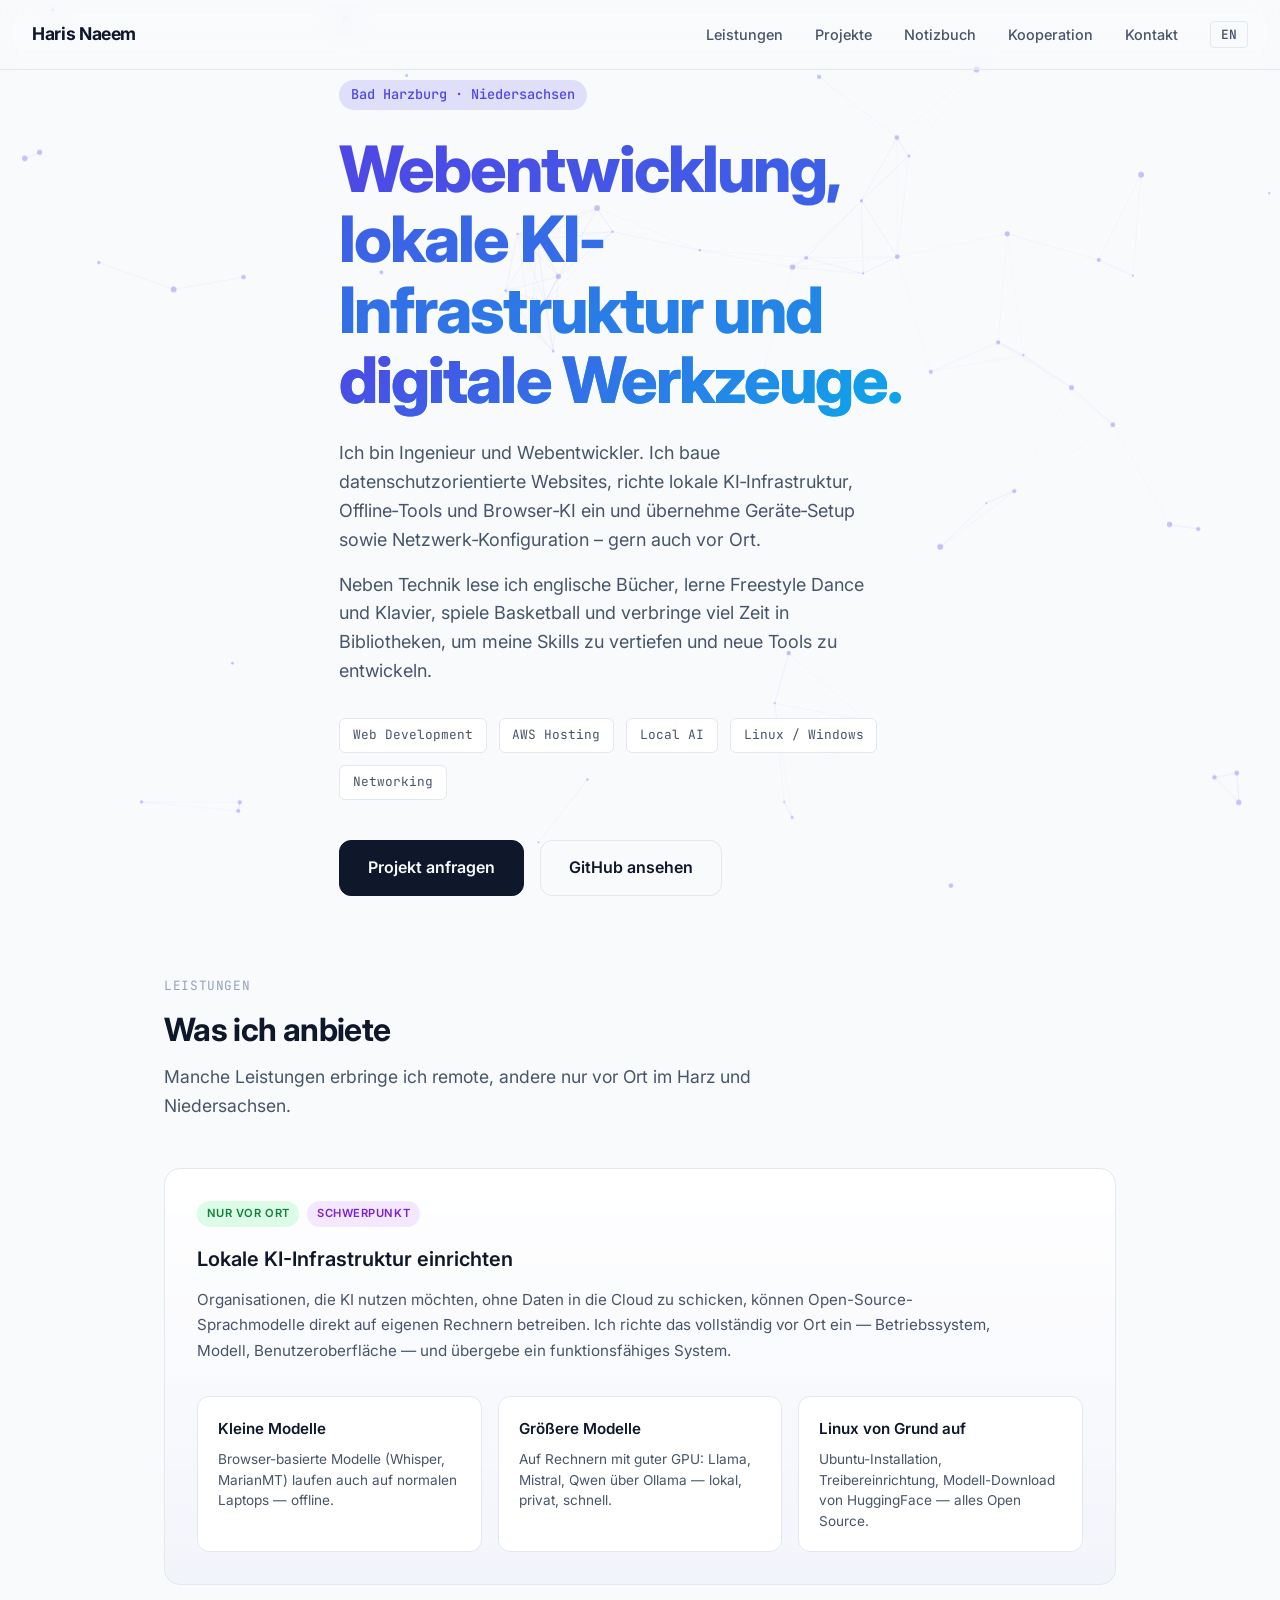
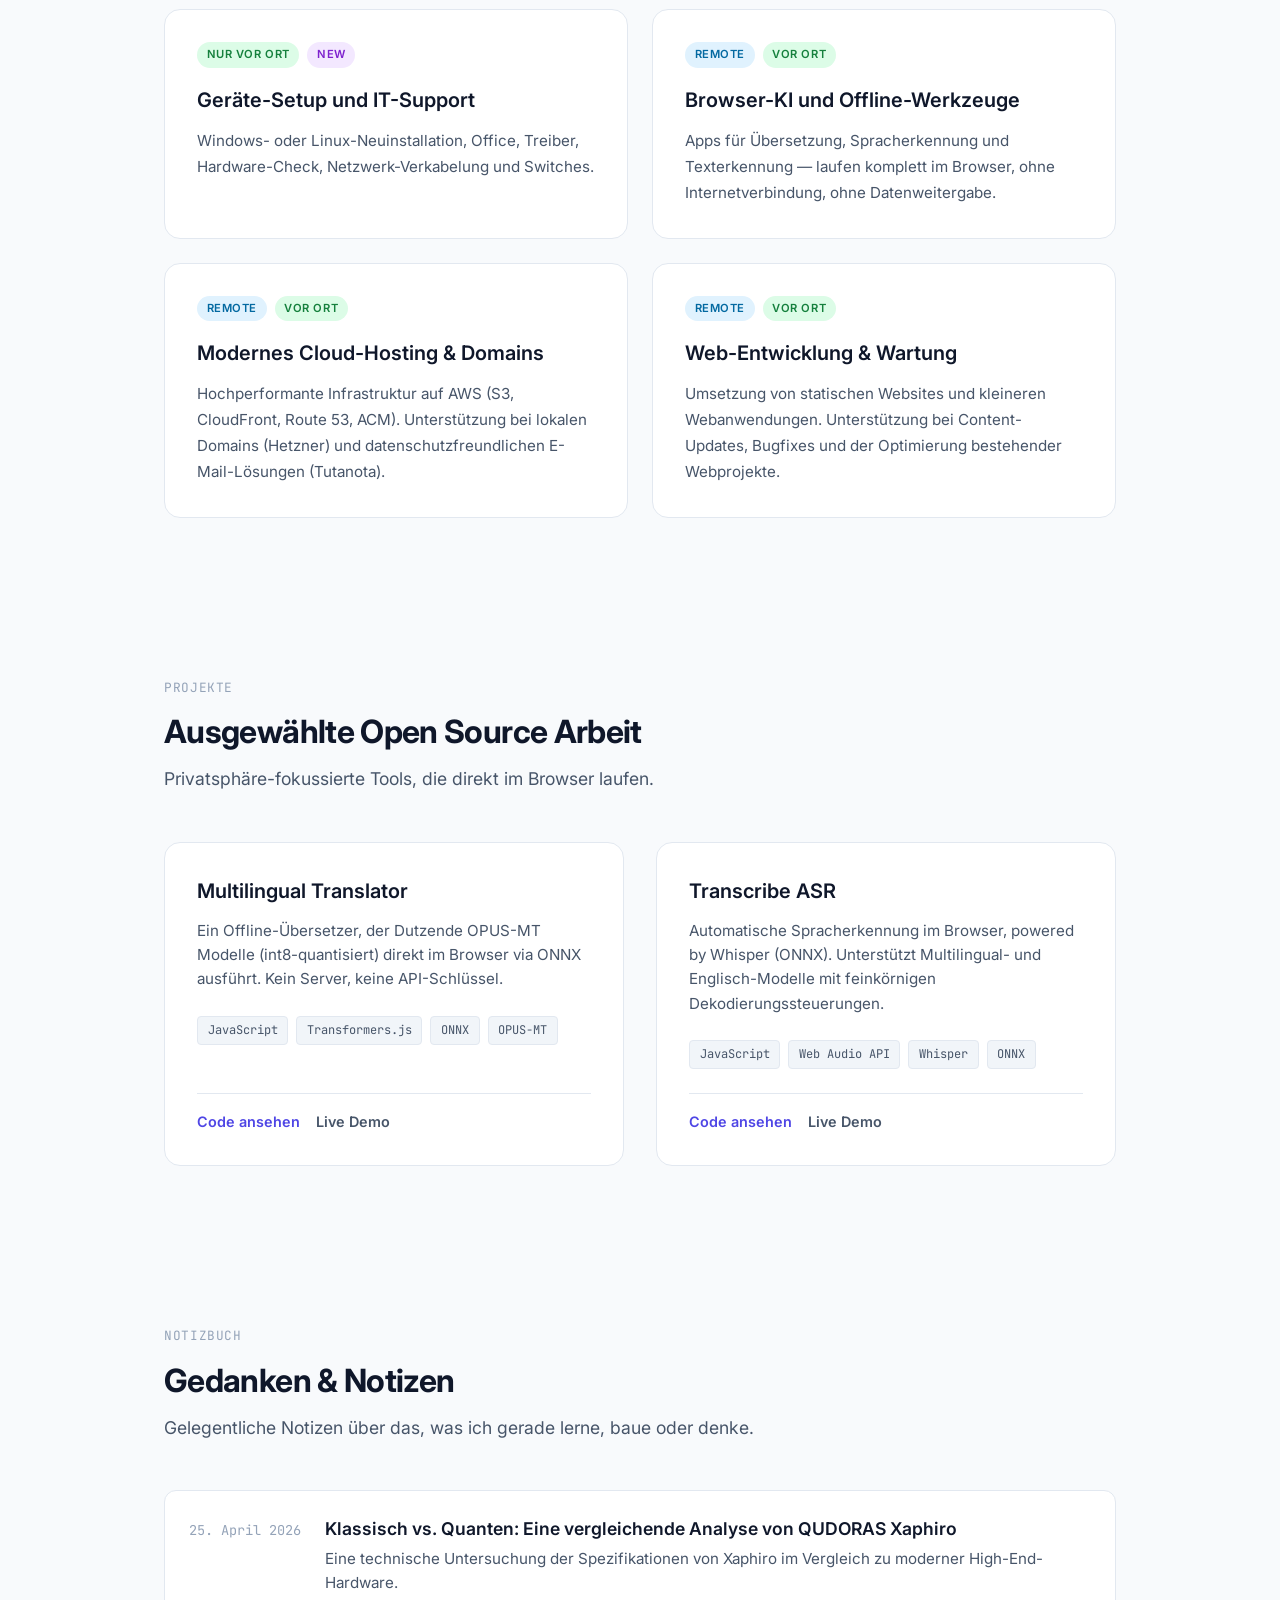
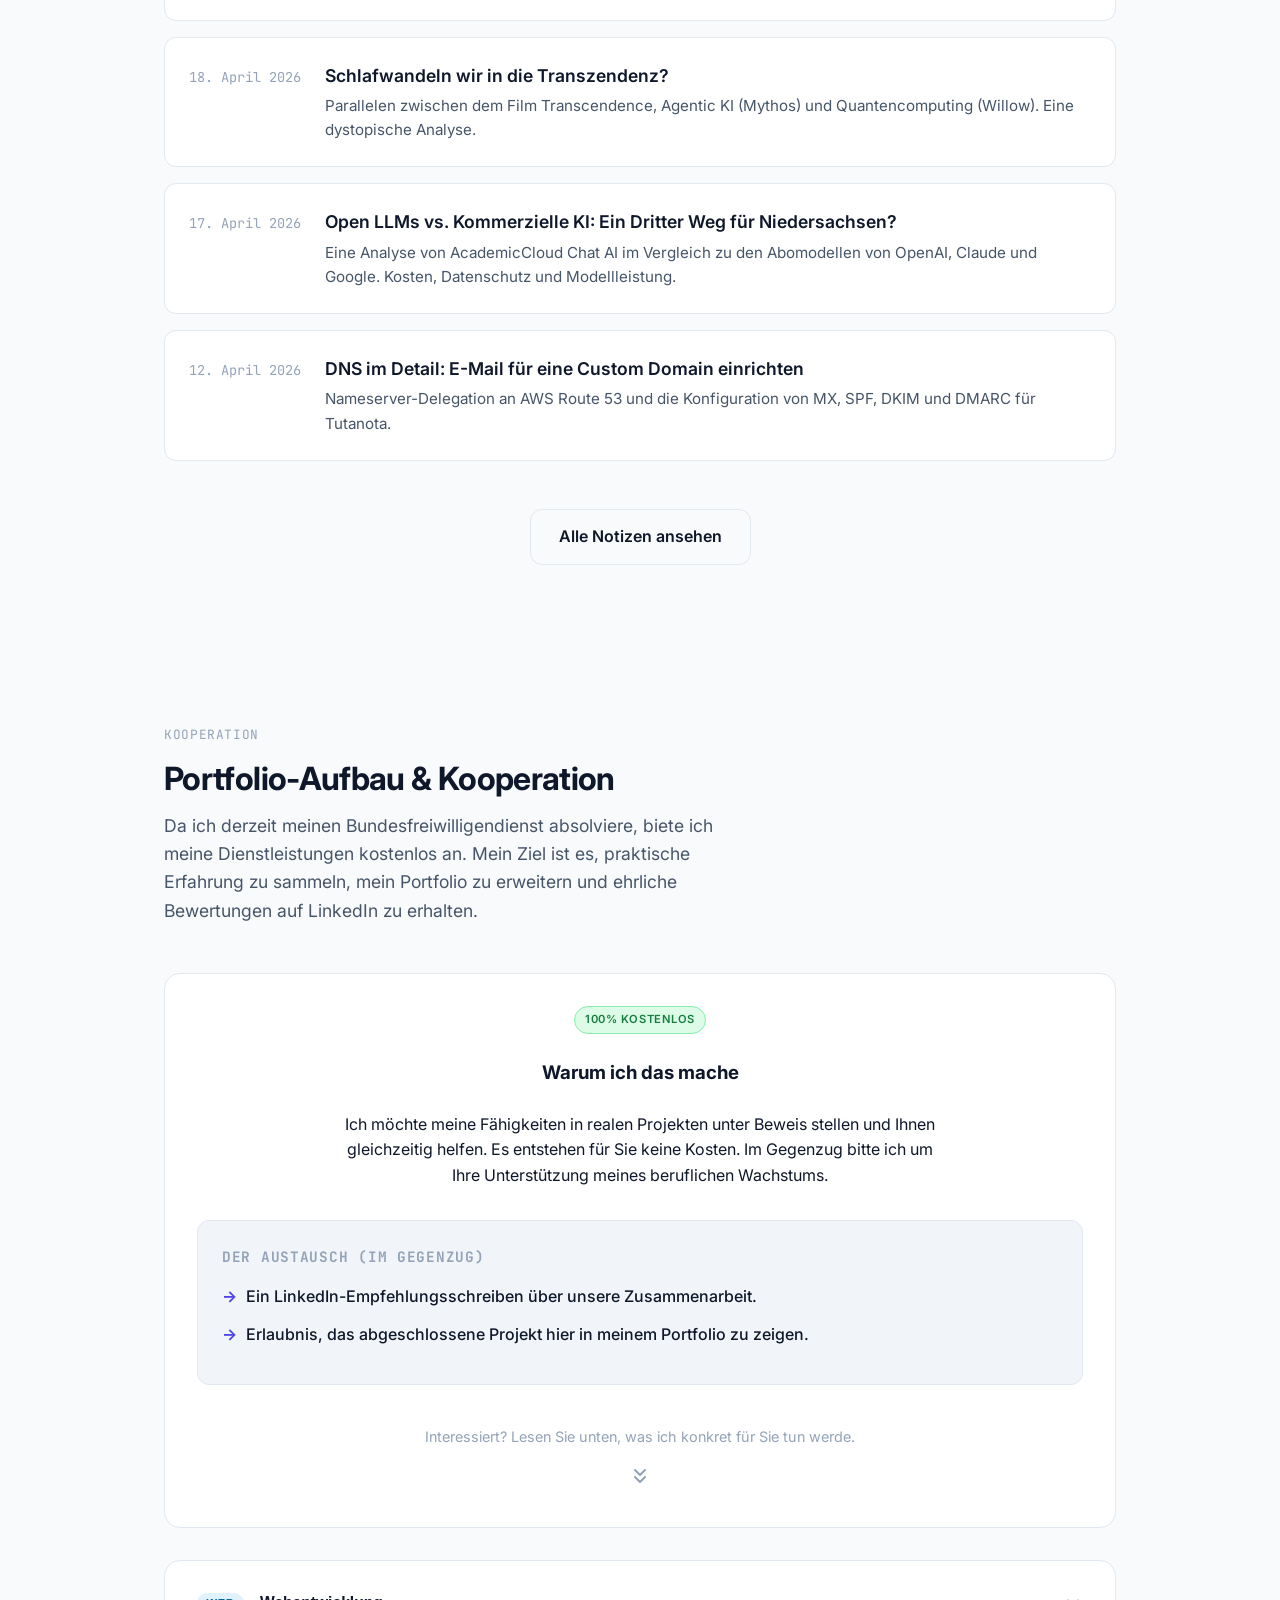
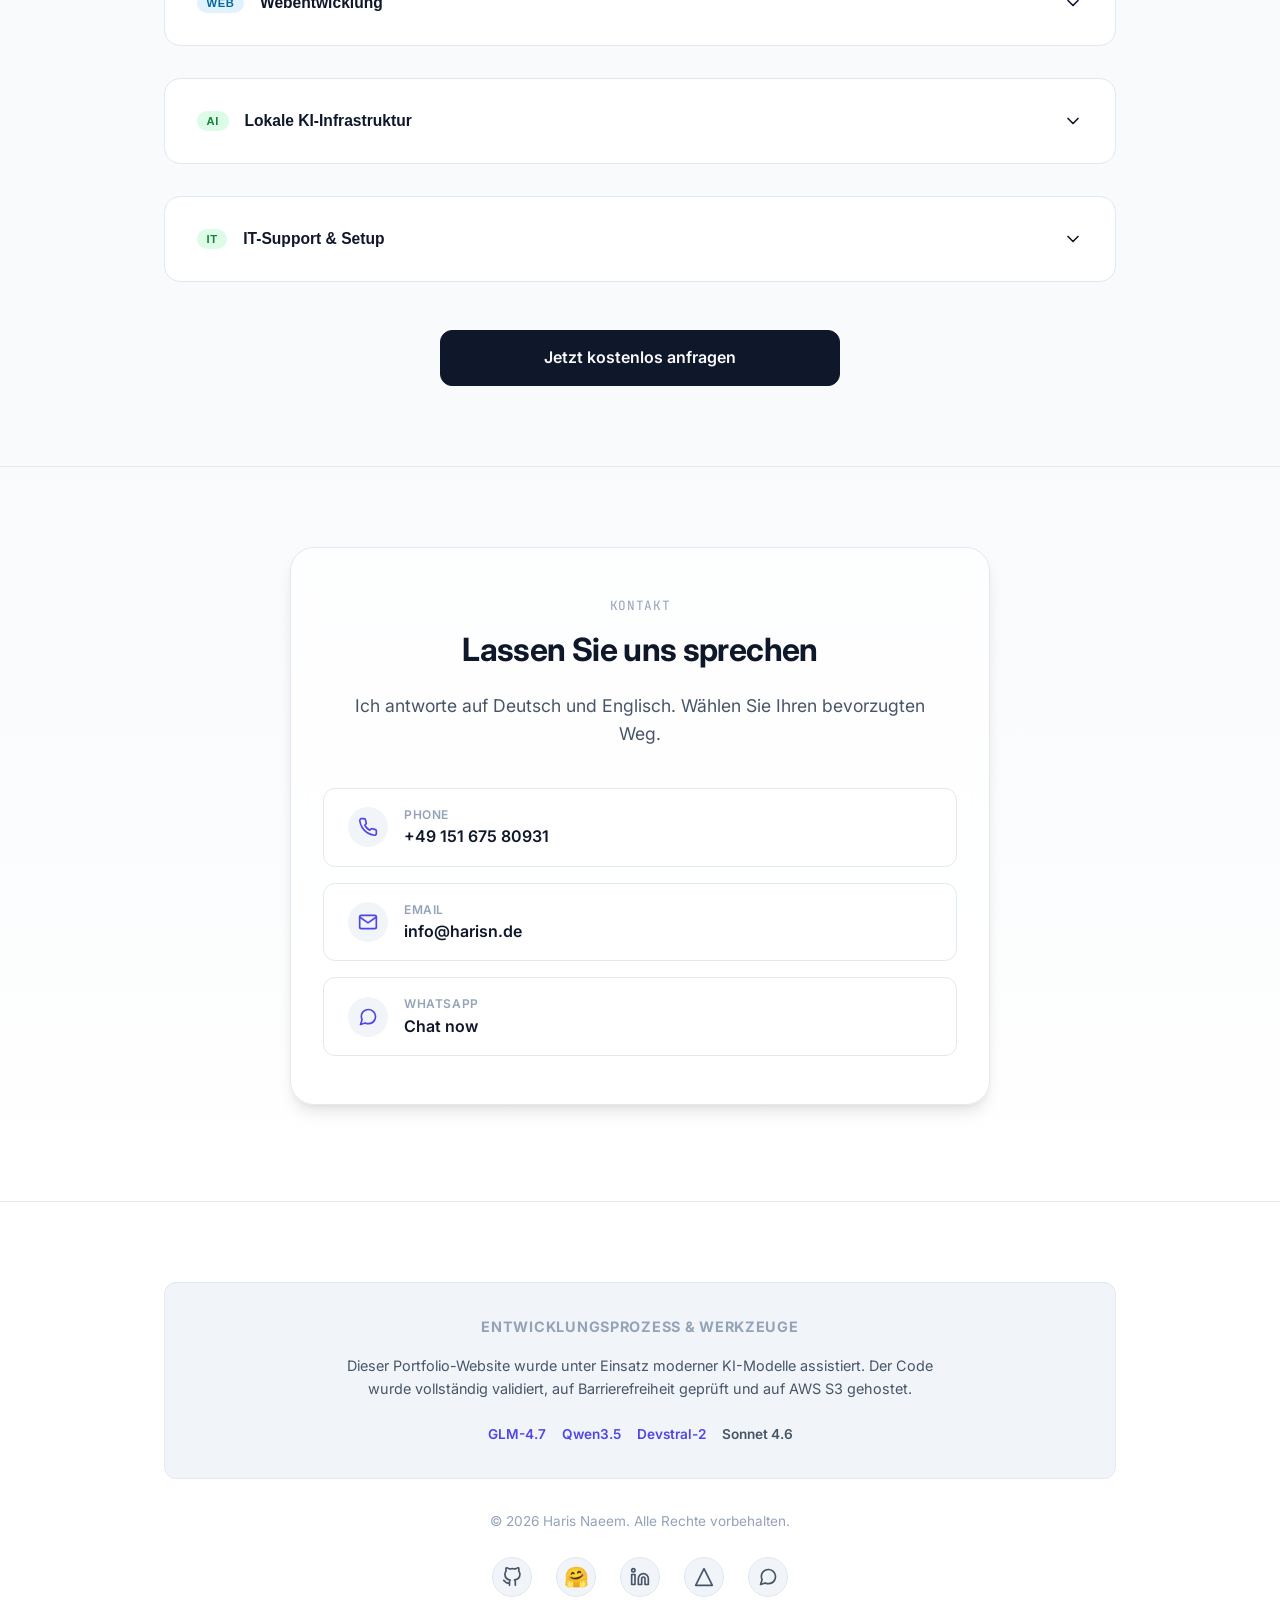
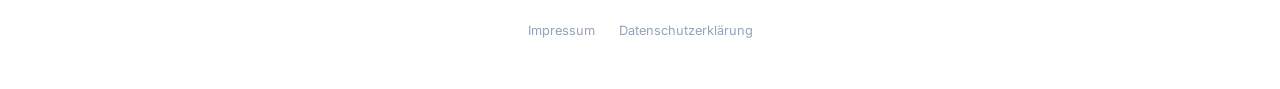
==== index.html @ 2668cb2e "add file xaphiro-quanten-vs-gaming-pc.html" ====
<!DOCTYPE html>
<html lang="de">
<head>
    <meta charset="UTF-8">
    <meta name="viewport" content="width=device-width, initial-scale=1.0">
    <meta name="description" content="Webentwicklung, lokale KI-Infrastruktur und digitale Werkzeuge von Haris Naeem in Bad Harzburg, Niedersachsen">
    <meta name="author" content="Haris Naeem">
    <meta name="theme-color" content="#0f172a">

    <!-- SEO & Social Media Meta Tags -->
    <meta property="og:title" content="Haris Naeem - Webentwicklung & KI-Infrastruktur">
    <meta property="og:description" content="Professionelle Websites, lokale KI-Lösungen und IT-Support im Harz und Niedersachsen">
    <meta property="og:type" content="website">
    <meta property="og:locale" content="de_DE">

    <title>Haris Naeem | Webentwicklung & KI-Infrastruktur</title>

    <!-- Google Fonts -->
    <link rel="preconnect" href="https://fonts.googleapis.com">
    <link rel="preconnect" href="https://fonts.gstatic.com" crossorigin>
    <link href="https://fonts.googleapis.com/css2?family=Inter:wght@400;500;600;700&family=JetBrains+Mono:wght@400;500&display=swap" rel="stylesheet">

    <!-- External CSS -->
    <link rel="stylesheet" href="styles.css">
</head>
<body data-active-lang="de">

    <!-- NAVIGATION -->
    <nav class="nav">
    <a href="index.html" class="nav-name">Haris Naeem</a>
        
        <div class="nav-links">
            <a href="#leistungen" class="nav-link">
                <span data-lang="de">Leistungen</span>
                <span data-lang="en">Services</span>
            </a>
            <a href="#projekte" class="nav-link">
                <span data-lang="de">Projekte</span>
                <span data-lang="en">Projects</span>
            </a>
            <a href="#notizbuch" class="nav-link">
                <span data-lang="de">Notizbuch</span>
                <span data-lang="en">Notebook</span>
            </a>
            <a href="#kooperation" class="nav-link">
                <span data-lang="de">Kooperation</span>
                <span data-lang="en">Collaboration</span>
            </a>
            <a href="#kontakt" class="nav-link">
                <span data-lang="de">Kontakt</span>
                <span data-lang="en">Contact</span>
            </a>
            
            <div class="nav-lang-switch">
                <button id="lang-toggle" aria-label="Change Language">EN</button>
            </div>
        </div>

        <button class="nav-toggle" aria-label="Menü öffnen" aria-expanded="false">
            <span></span>
            <span></span>
            <span></span>
        </button>
    </nav>

    <!-- HERO SECTION -->
    <section class="hero">
        <canvas id="hero-canvas"></canvas>
        <div class="container hero-content">
            <span class="hero-tag">
                <span data-lang="de">Bad Harzburg · Niedersachsen</span>
                <span data-lang="en">Bad Harzburg · Lower Saxony</span>
            </span>
            
            <h1>
                <span data-lang="de">Webentwicklung, lokale KI-Infrastruktur und <span>digitale Werkzeuge</span>.</span>
                <span data-lang="en">Web Development, Local AI Infrastructure, and <span>Digital Tools</span>.</span>
            </h1>
            
            <div class="hero-body">
                <p>
                    <span data-lang="de">
                        Ich bin Ingenieur und Webentwickler. Ich baue datenschutzorientierte Websites, 
                        richte lokale KI‑Infrastruktur, Offline‑Tools und Browser‑KI ein und übernehme 
                        Geräte‑Setup sowie Netzwerk‑Konfiguration – gern auch vor Ort.
                    </span>
                    <span data-lang="en">
                        I am an engineer and web developer. I build privacy-focused websites, 
                        set up local AI infrastructure, offline tools and browser-based AI, 
                        and handle device setup and network configuration – I’m happy to do this on-site as well.
                    </span>
                </p>
                <p>
                    <span data-lang="de">Neben Technik lese ich englische Bücher, lerne Freestyle Dance und Klavier, 
                    spiele Basketball und verbringe viel Zeit in Bibliotheken, um meine Skills zu vertiefen und 
                    neue Tools zu entwickeln.</span>
                    <span data-lang="en">Besides technology, I read English books, learn freestyle dance and the piano, 
                    play basketball, and spend a lot of time in libraries to deepen my skills and develop new tools.</span>
                </p>
            </div>

            <div class="pill-row">
                <span class="pill">Web Development</span>
                <span class="pill">AWS Hosting</span>
                <span class="pill">Local AI</span>
                <span class="pill">Linux / Windows</span>
                <span class="pill">Networking</span>
            </div>

            <div class="cta-row">
                <a href="#kontakt" class="btn btn-primary">
                    <span data-lang="de">Projekt anfragen</span>
                    <span data-lang="en">Request Project</span>
                </a>
                <a href="https://github.com/harisnae" target="_blank" rel="noopener noreferrer" class="btn btn-secondary">
                    <span data-lang="de">GitHub ansehen</span>
                    <span data-lang="en">View GitHub</span>
                </a>
            </div>
        </div>
    </section>

    <!-- SERVICES SECTION -->
    <section id="leistungen" class="section-spacer">
        <div class="container">
            <div class="section-header">
                <span class="section-label">
                    <span data-lang="de">Leistungen</span>
                    <span data-lang="en">Services</span>
                </span>
                <h2 class="section-title">
                    <span data-lang="de">Was ich anbiete</span>
                    <span data-lang="en">What I Offer</span>
                </h2>
                <p class="section-sub">
                    <span data-lang="de">Manche Leistungen erbringe ich remote, andere nur vor Ort im Harz und Niedersachsen.</span>
                    <span data-lang="en">Some services are provided remotely, others only on-site in the Harz and Lower Saxony.</span>
                </p>
            </div>

            <div class="service-grid">
            
                <!-- Full Width Card -->
                <article class="card service-full" onmousemove="handleCardHover(event, this)">
                    <div class="card-content">
                        <div class="badge-row">
                            <span class="badge badge-regional">
                                <span data-lang="de">Nur vor Ort</span>
                                <span data-lang="en">On-site Only</span>
                            </span>
                            <span class="badge badge-new">
                                <span data-lang="de">Schwerpunkt</span>
                                <span data-lang="en">Focus</span>
                            </span>
                        </div>
                        <h3>
                            <span data-lang="de">Lokale KI-Infrastruktur einrichten</span>
                            <span data-lang="en">Setting up Local AI Infrastructure</span>
                        </h3>
                        <p style="max-width: 800px;">
                            <span data-lang="de">
                                Organisationen, die KI nutzen möchten, ohne Daten in die Cloud zu
                                schicken, können Open-Source-Sprachmodelle direkt auf eigenen
                                Rechnern betreiben. Ich richte das vollständig vor Ort ein —
                                Betriebssystem, Modell, Benutzeroberfläche — und übergebe ein
                                funktionsfähiges System.
                            </span>
                            <span data-lang="en">
                                Organizations that want to use AI without sending data to the cloud
                                can run open-source language models directly on their own machines.
                                I set this up completely on-site — operating system, model, UI —
                                and hand over a working system.
                            </span>
                        </p>

                        <div class="examples-grid">
                            <div class="example-box">
                                <h4>
                                    <span data-lang="de">Kleine Modelle</span>
                                    <span data-lang="en">Small Models</span>
                                </h4>
                                <p>
                                    <span data-lang="de">Browser-basierte Modelle (Whisper, MarianMT) laufen auch auf normalen Laptops — offline.</span>
                                    <span data-lang="en">Browser-based models (Whisper, MarianMT) run on normal laptops too — offline.</span>
                                </p>
                            </div>
                            <div class="example-box">
                                <h4>
                                    <span data-lang="de">Größere Modelle</span>
                                    <span data-lang="en">Larger Models</span>
                                </h4>
                                <p>
                                    <span data-lang="de">Auf Rechnern mit guter GPU: Llama, Mistral, Qwen über Ollama — lokal, privat, schnell.</span>
                                    <span data-lang="en">On machines with good GPU: Llama, Mistral, Qwen via Ollama — local, private, fast.</span>
                                </p>
                            </div>
                            <div class="example-box">
                                <h4>
                                    <span data-lang="de">Linux von Grund auf</span>
                                    <span data-lang="en">Linux from Scratch</span>
                                </h4>
                                <p>
                                    <span data-lang="de">Ubuntu-Installation, Treibereinrichtung, Modell-Download von HuggingFace — alles Open Source.</span>
                                    <span data-lang="en">Ubuntu installation, driver setup, model download from HuggingFace — all open source.</span>
                                </p>
                            </div>
                        </div>
                    </div>
                </article>
                <!-- Full Width Card Ends Here -->
                
                <!-- Half Width Cards -->
                <!-- Card 1 -->
                <article class="card" onmousemove="handleCardHover(event, this)">
                    <div class="card-content">
                        <div class="badge-row">
                            <span class="badge badge-regional">
                                <span data-lang="de">Nur vor Ort</span>
                                <span data-lang="en">On-site Only</span>
                            </span>
                            <span class="badge badge-new">New</span>
                        </div>
                        <h3>
                            <span data-lang="de">Geräte-Setup und IT-Support</span>
                            <span data-lang="en">Device Setup & IT Support</span>
                        </h3>
                        <p>
                            <span data-lang="de">
                                Windows- oder Linux-Neuinstallation, Office, Treiber, Hardware-Check,
                                Netzwerk-Verkabelung und Switches.
                            </span>
                            <span data-lang="en">
                                Windows or Linux reinstall, Office, drivers, hardware check,
                                network cabling and switches.
                            </span>
                        </p>
                    </div>
                </article>
                
                <!-- Card 2 -->
                <article class="card" onmousemove="handleCardHover(event, this)">
                    <div class="card-content">
                        <div class="badge-row">
                            <span class="badge badge-remote">Remote</span>
                            <span class="badge badge-regional">
                                <span data-lang="de">Vor Ort</span>
                                <span data-lang="en">On-site</span>
                            </span>
                        </div>
                        <h3>
                            <span data-lang="de">Browser-KI und Offline-Werkzeuge</span>
                            <span data-lang="en">Browser AI & Offline Tools</span>
                        </h3>
                        <p>
                            <span data-lang="de">
                                Apps für Übersetzung, Spracherkennung und Texterkennung — laufen
                                komplett im Browser, ohne Internetverbindung, ohne Datenweitergabe.
                            </span>
                            <span data-lang="en">
                                Apps for translation, speech recognition, and OCR — running
                                completely in the browser, without internet, without data sharing.
                            </span>
                        </p>
                    </div>
                </article>
                
                <!-- Card 3 -->
                <article class="card" onmousemove="handleCardHover(event, this)">
                    <div class="card-content">
                        <div class="badge-row">
                            <span class="badge badge-remote">Remote</span>
                            <span class="badge badge-regional">
                              <span data-lang="de">Vor Ort</span>
                              <span data-lang="en">On-site</span>
                          </span>
                        </div>
                        <h3>
                          <span data-lang="de">Modernes Cloud-Hosting & Domains</span>
                          <span data-lang="en">Modern Cloud Hosting & Domains</span>
                        </h3>
                        <p>
                            <span data-lang="de">
                              Hochperformante Infrastruktur auf AWS (S3, CloudFront, Route 53, ACM). 
                              Unterstützung bei lokalen Domains (Hetzner) und 
                              datenschutzfreundlichen E-Mail-Lösungen (Tutanota).
                            </span>
                            <span data-lang="en">
                              High-performance infrastructure on AWS (S3, CloudFront, Route 53, ACM). 
                              Assistance with local domains (Hetzner) and 
                              privacy-focused email solutions (Tutanota).
                            </span>
                        </p>
                    </div>
                </article>
                
                <!-- Card 4 -->
                  <article class="card" onmousemove="handleCardHover(event, this)">
                    <div class="card-content">
                        <div class="badge-row">
                          <span class="badge badge-remote">Remote</span>
                          <span class="badge badge-regional">
                              <span data-lang="de">Vor Ort</span>
                              <span data-lang="en">On-site</span>
                          </span>
                    </div>
                  <h3>
                      <span data-lang="de">Web-Entwicklung & Wartung</span>
                      <span data-lang="en">Web Development & Maintenance</span>
                  </h3>
                  <p>
                    <span data-lang="de">
                        Umsetzung von statischen Websites und kleineren Webanwendungen. 
                        Unterstützung bei Content-Updates, Bugfixes und der Optimierung 
                        bestehender Webprojekte.
                    </span>
                    <span data-lang="en">
                        Implementation of static websites and small web applications. 
                        Assistance with content updates, bug fixes, and optimization 
                        of existing web projects.
                    </span>
                </p>
            </div>
          </article>

            </div>
        </div>
    </section>
    
    
<!-- PROJECTS SECTION -->
<section id="projekte" class="section-spacer">
    <div class="container">
        <div class="section-header">
            <span class="section-label">
                <span data-lang="de">Projekte</span>
                <span data-lang="en">Projects</span>
            </span>
            <h2 class="section-title">
                <span data-lang="de">Ausgewählte Open Source Arbeit</span>
                <span data-lang="en">Selected Open Source Work</span>
            </h2>
            <p class="section-sub">
                <span data-lang="de">Privatsphäre-fokussierte Tools, die direkt im Browser laufen.</span>
                <span data-lang="en">Privacy-focused tools that run directly in the browser.</span>
            </p>
        </div>

        <div class="project-grid">
            <!-- Project 1: Multilingual Translator -->
            <article class="project-card">
                <div class="project-content">
                    <h3>Multilingual Translator</h3>
                    <p>
                        <span data-lang="de">Ein Offline-Übersetzer, der Dutzende OPUS-MT Modelle (int8-quantisiert) direkt im Browser via ONNX ausführt. Kein Server, keine API-Schlüssel.</span>
                        <span data-lang="en">An offline translator running dozens of OPUS-MT models (int8-quantized) directly in the browser via ONNX. No server, no API keys.</span>
                    </p>
                    <div class="project-tags">
                        <span class="project-tag">JavaScript</span>
                        <span class="project-tag">Transformers.js</span>
                        <span class="project-tag">ONNX</span>
                        <span class="project-tag">OPUS-MT</span>
                    </div>
                </div>
                <div class="project-links">
                    <a href="https://github.com/harisnae/multilingual-translator-offline" target="_blank" rel="noopener noreferrer" class="project-link">
                        <span data-lang="de">Code ansehen</span>
                        <span data-lang="en">View Code</span>
                    </a>
                    <a href="https://harisnae.github.io/multilingual-translator-offline/" target="_blank" rel="noopener noreferrer" class="project-link secondary">
                        <span data-lang="de">Live Demo</span>
                        <span data-lang="en">Live Demo</span>
                    </a>
                </div>
            </article>

            <!-- Project 2: Transcribe ASR -->
            <article class="project-card">
                <div class="project-content">
                    <h3>Transcribe ASR</h3>
                    <p>
                        <span data-lang="de">Automatische Spracherkennung im Browser, powered by Whisper (ONNX). Unterstützt Multilingual- und Englisch-Modelle mit feinkörnigen Dekodierungssteuerungen.</span>
                        <span data-lang="en">Client-side Automatic Speech Recognition powered by Whisper (ONNX). Supports multilingual and English-only models with fine-grained decoding controls.</span>
                    </p>
                    <div class="project-tags">
                        <span class="project-tag">JavaScript</span>
                        <span class="project-tag">Web Audio API</span>
                        <span class="project-tag">Whisper</span>
                        <span class="project-tag">ONNX</span>
                    </div>
                </div>
                <div class="project-links">
                    <a href="https://github.com/harisnae/transcribe-asr" target="_blank" rel="noopener noreferrer" class="project-link">
                        <span data-lang="de">Code ansehen</span>
                        <span data-lang="en">View Code</span>
                    </a>
                    <a href="https://harisnae.github.io/transcribe-asr" target="_blank" rel="noopener noreferrer" class="project-link secondary">
                        <span data-lang="de">Live Demo</span>
                        <span data-lang="en">Live Demo</span>
                    </a>
                </div>
            </article>
        </div>
    </div>
</section>
    

    <!-- NOTEBOOK SECTION -->
    <section id="notizbuch" class="section-spacer">
        <div class="container">
            <div class="section-header">
                <span class="section-label">
                    <span data-lang="de">Notizbuch</span>
                    <span data-lang="en">Notebook</span>
                </span>
                <h2 class="section-title">
                    <span data-lang="de">Gedanken & Notizen</span>
                    <span data-lang="en">Thoughts & Notes</span>
                </h2>
                <p class="section-sub">
                    <span data-lang="de">Gelegentliche Notizen über das, was ich gerade lerne, baue oder denke.</span>
                    <span data-lang="en">Occasional notes about what I'm currently learning, building, or thinking.</span>
                </p>
            </div>

            <div class="notebook-list">
            <!-- New Clickable Blog Post Entry -->
<a href="xaphiro-quanten-vs-gaming-pc.html" class="entry" style="display: flex; align-items: baseline; gap: 1.5rem; padding: 1.5rem; background-color: var(--bg-surface); border: 1px solid var(--border); border-radius: var(--radius-md); transition: all 0.2s ease;">
    <span class="entry-date">25. April 2026</span>
    <div class="entry-content">
        <h3 class="entry-title">
            <span data-lang="de">Klassisch vs. Quanten: Eine vergleichende Analyse von QUDORAS Xaphiro</span>
            <span data-lang="en">Classical vs. Quantum: A Comparative Analysis of QUDORA’s Xaphiro</span>
        </h3>
        <p class="entry-sub">
            <span data-lang="de">Eine technische Untersuchung der Spezifikationen von Xaphiro im Vergleich zu moderner High-End-Hardware.</span>
            <span data-lang="en">A technical examination of Xaphiro's specifications compared to modern high-end hardware.</span>
        </p>
    </div>
</a>
            <!-- Clickable Blog Post Entry -->
<a href="transcendence-reality.html" class="entry" style="display: flex; align-items: baseline; gap: 1.5rem; padding: 1.5rem; background-color: var(--bg-surface); border: 1px solid var(--border); border-radius: var(--radius-md); transition: all 0.2s ease;">
    <span class="entry-date">18. April 2026</span>
    <div class="entry-content">
        <h3 class="entry-title">
            <span data-lang="de">Schlafwandeln wir in die Transzendenz?</span>
            <span data-lang="en">Are We Sleepwalking Into Transcendence?</span>
        </h3>
        <p class="entry-sub">
            <span data-lang="de">Parallelen zwischen dem Film Transcendence, Agentic KI (Mythos) und Quantencomputing (Willow). Eine dystopische Analyse.</span>
            <span data-lang="en">Parallels between the film Transcendence, Agentic AI (Mythos), and Quantum Computing (Willow). A dystopian analysis.</span>
        </p>
    </div>
</a>

            <!-- Clickable Blog Post Entry -->
<a href="open-llm-vs-kommerzielle-ki-niedersachsen.html" class="entry" style="display: flex; align-items: baseline; gap: 1.5rem; padding: 1.5rem; background-color: var(--bg-surface); border: 1px solid var(--border); border-radius: var(--radius-md); transition: all 0.2s ease;">
    <span class="entry-date">17. April 2026</span>
    <div class="entry-content">
        <h3 class="entry-title">
            <span data-lang="de">Open LLMs vs. Kommerzielle KI: Ein Dritter Weg für Niedersachsen?</span>
            <span data-lang="en">Open LLMs vs. Commercial AI: A Third Way for Lower Saxony?</span>
        </h3>
        <p class="entry-sub">
            <span data-lang="de">Eine Analyse von AcademicCloud Chat AI im Vergleich zu den Abomodellen von OpenAI, Claude und Google. Kosten, Datenschutz und Modellleistung.</span>
            <span data-lang="en">An analysis of AcademicCloud Chat AI compared to subscription models from OpenAI, Claude, and Google. Cost, data privacy, and model performance.</span>
        </p>
    </div>
</a> 
            <!-- Clickable Blog Post Entry -->
<a href="dns-email-einrichtung.html" class="entry" style="display: flex; align-items: baseline; gap: 1.5rem; padding: 1.5rem; background-color: var(--bg-surface); border: 1px solid var(--border); border-radius: var(--radius-md); transition: all 0.2s ease;">
    <span class="entry-date">12. April 2026</span>
    <div class="entry-content">
        <h3 class="entry-title">
            <span data-lang="de">DNS im Detail: E-Mail für eine Custom Domain einrichten</span>
            <span data-lang="en">DNS Deep Dive: Setting up Email for a Custom Domain</span>
        </h3>
        <p class="entry-sub">
            <span data-lang="de">Nameserver-Delegation an AWS Route 53 und die Konfiguration von MX, SPF, DKIM und DMARC für Tutanota.</span>
            <span data-lang="en">Nameserver delegation to AWS Route 53 and configuring MX, SPF, DKIM, and DMARC for Tutanota.</span>
        </p>
    </div>
</a>                      

                <!-- "View All" Link -->
                <div style="text-align: center; margin-top: 2rem;">
                    <a href="archiv.html" class="btn btn-secondary" style="display: inline-flex;">
                        <span data-lang="de">Alle Notizen ansehen</span>
                        <span data-lang="en">View All Notes</span>
                    </a>
                </div>
            </div>
        </section>

            </div>
        </div>
    </section>

<!-- COLLABORATION SECTION -->
<section id="kooperation" class="section-spacer">
    <div class="container">
        <div class="section-header">
            <span class="section-label">
                <span data-lang="de">Kooperation</span>
                <span data-lang="en">Collaboration</span>
            </span>
            <h2 class="section-title">
                <span data-lang="de">Portfolio-Aufbau & Kooperation</span>
                <span data-lang="en">Portfolio Building & Cooperation</span>
            </h2>
            <p class="section-sub">
                <span data-lang="de">Da ich derzeit meinen Bundesfreiwilligendienst absolviere, biete ich meine Dienstleistungen kostenlos an. Mein Ziel ist es, praktische Erfahrung zu sammeln, mein Portfolio zu erweitern und ehrliche Bewertungen auf LinkedIn zu erhalten.</span>
                <span data-lang="en">As I am currently completing my Federal Volunteer Service, I am offering my services for free. My goal is to gain practical experience, expand my portfolio, and receive honest reviews on LinkedIn.</span>
            </p>
        </div>

        <!-- Single Column Stacked Cards (Full Width) -->
        <div style="display: flex; flex-direction: column; gap: 2rem;">
            
            <!-- CARD 1: THE OFFER (Always Visible) -->
            <article class="collab-card">
                <div class="badge-row" style="justify-content: center; margin-bottom: 1.5rem;">
                    <span class="badge badge-free">100% Kostenlos</span>
                </div>
                
                <h3 style="text-align: center; margin-bottom: 1.5rem;">
                    <span data-lang="de">Warum ich das mache</span>
                    <span data-lang="en">Why I am doing this</span>
                </h3>
                
                <p style="text-align: center; max-width: 600px; margin: 0 auto 2rem auto;">
                    <span data-lang="de">
                        Ich möchte meine Fähigkeiten in realen Projekten unter Beweis stellen und Ihnen gleichzeitig helfen. 
                        Es entstehen für Sie keine Kosten. Im Gegenzug bitte ich um Ihre Unterstützung meines beruflichen Wachstums.
                    </span>
                    <span data-lang="en">
                        I want to prove my skills in real projects while helping you at the same time. 
                        There are no costs for you. In return, I ask for your support in my professional growth.
                    </span>
                </p>

                <div class="exchange-box" style="text-align: left;">
                    <h4>
                        <span data-lang="de">Der Austausch (Im Gegenzug)</span>
                        <span data-lang="en">The Exchange (In Return)</span>
                    </h4>
                    <ul class="exchange-list">
                        <li>
                            <span data-lang="de">Ein LinkedIn-Empfehlungsschreiben über unsere Zusammenarbeit.</span>
                            <span data-lang="en">A LinkedIn recommendation about our collaboration.</span>
                        </li>
                        <li>
                            <span data-lang="de">Erlaubnis, das abgeschlossene Projekt hier in meinem Portfolio zu zeigen.</span>
                            <span data-lang="en">Permission to showcase the completed project here in my portfolio.</span>
                        </li>
                    </ul>
                </div>

                <div style="margin-top: 2.5rem; text-align: center;">
                    <p style="font-size: 0.9rem; color: var(--text-muted); margin-bottom: 1rem;">
                        <span data-lang="de">Interessiert? Lesen Sie unten, was ich konkret für Sie tun werde.</span>
                        <span data-lang="en">Interested? Read below what I will specifically do for you.</span>
                    </p>
                    <svg xmlns="http://www.w3.org/2000/svg" width="24" height="24" viewBox="0 0 24 24" fill="none" stroke="var(--text-muted)" stroke-width="2" stroke-linecap="round" stroke-linejoin="round"><path d="M7 13l5 5 5-5M7 6l5 5 5-5"/></svg>
                </div>
            </article>

            <!-- CARD 2: WEB DEVELOPMENT (Collapsible) -->
            <article class="collab-card accordion-card">
                <button class="accordion-header" onclick="toggleAccordion('web-content', this)" aria-expanded="false">
                    <span style="display: flex; align-items: center; gap: 1rem;">
                        <span class="badge badge-remote" style="margin:0;">Web</span>
                        <h3 style="margin: 0;">
                            <span data-lang="de">Webentwicklung</span>
                            <span data-lang="en">Web Development</span>
                        </h3>
                    </span>
                    <svg class="accordion-icon" xmlns="http://www.w3.org/2000/svg" width="20" height="20" viewBox="0 0 24 24" fill="none" stroke="currentColor" stroke-width="2" stroke-linecap="round" stroke-linejoin="round"><polyline points="6 9 12 15 18 9"></polyline></svg>
                </button>
                
                <div id="web-content" class="accordion-content">
                    <div style="padding-top: 1.5rem;">
                        
                        <!-- Web Dev Tasks -->
                        <div class="task-category">
                            <ul class="task-list bullets-arrow">
                                <li>
                                    <span data-lang="de">
                                        <strong>Die Technologie:</strong> Ich erstelle eine <strong>moderne, statische Website</strong> (Handcrafted HTML/CSS/JS). 
                                        Das bedeutet: Kein langsames WordPress, keine monatlichen Plugin-Kosten, sondern maximaler Performance, Sicherheit und Geschwindigkeit.
                                    </span>
                                    <span data-lang="en">
                                        <strong>The Technology:</strong> I create a <strong>modern, static website</strong> (Handcrafted HTML/CSS/JS). 
                                        This means: No slow WordPress, no monthly plugin costs, but maximum performance, security, and speed.
                                    </span>
                                </li>
                                <li>
                                    <span data-lang="de">
                                        <strong>Hosting & Workflow (GitHub Pages):</strong> 
                                        Wir nutzen GitHub Pages für das kostenlose Hosting. 
                                        <br>• <strong>Der Prozess:</strong> Ich erstelle ein Projekt-Repository in <strong>Ihrem</strong> GitHub-Account (oder helfe Ihnen, eines zu erstellen). 
                                        <br>• <strong>Ihr Vorteil:</strong> Sie behalten 100% die Kontrolle über den Code. Die Website gehört Ihnen.
                                    </span>
                                    <span data-lang="en">
                                        <strong>Hosting & Workflow (GitHub Pages):</strong> 
                                        We use GitHub Pages for free hosting. 
                                        <br>• <strong>The Process:</strong> I create a project repository in <strong>your</strong> GitHub account (or help you create one). 
                                        <br>• <strong>Your Benefit:</strong> You retain 100% control over the code. The website belongs to you.
                                    </span>
                                </li>
                                <li>
                                    <span data-lang="de">
                                        <strong>Domain & SSL:</strong> Ich verbinde Ihre eigene Domain (z.B. `meine-firma.de`) mit der GitHub-Seite. 
                                        Das SSL-Zertifikat (für das Schloss-Symbol im Browser) wird dabei automatisch und kostenlos von GitHub konfiguriert.
                                    </span>
                                    <span data-lang="en">
                                        <strong>Domain & SSL:</strong> I connect your own domain (e.g., `example.com`) to the GitHub site. 
                                        The SSL certificate (for the lock icon in the browser) is configured automatically and free of charge by GitHub.
                                    </span>
                                </li>
                                <li>
                                    <span data-lang="de">
                                        <strong>E-Mail (Exklusiv):</strong> E-Mail-Dienste werden nicht über GitHub bereitgestellt. 
                                        Ich kann jedoch helfen, eine professionelle E-Mail-Lösung (z.B. Tuta) separat einzurichten.
                                    </span>
                                    <span data-lang="en">
                                        <strong>Email (Exclusive):</strong> Email services are not provided by GitHub. 
                                        However, I can help set up a professional email solution (e.g., Tuta) separately.
                                    </span>
                                </li>
                                <li>
                                    <span data-lang="de">Responsive Design für optimale Darstellung auf Mobilgeräten und Desktops.</span>
                                    <span data-lang="en">Responsive design for optimal display on mobile and desktop.</span>
                                </li>
                                <li>
                                    <span data-lang="de">Grundlegende SEO-Optimierung (Meta-Tags, Struktur).</span>
                                    <span data-lang="en">Basic SEO optimization (Meta tags, structure).</span>
                                </li>
                            </ul>
                        </div>

                        <!-- NESTED: Important Info for Web Dev -->
                        <div style="margin-top: 2rem; background: var(--bg-surface-hover); padding: 1.5rem; border-radius: var(--radius-sm); border-left: 3px solid var(--accent);">
                            <h5 style="margin: 0 0 1rem 0; font-size: 0.95rem; color: var(--accent); display: flex; align-items: center; gap: 0.5rem;">
                                <svg xmlns="http://www.w3.org/2000/svg" width="16" height="16" viewBox="0 0 24 24" fill="none" stroke="currentColor" stroke-width="2" stroke-linecap="round" stroke-linejoin="round"><circle cx="12" cy="12" r="10"></circle><line x1="12" y1="16" x2="12" y2="12"></line><line x1="12" y1="8" x2="12.01" y2="8"></line></svg>
                                <span data-lang="de">Wichtige Infos vorab</span>
                                <span data-lang="en">Important Info Upfront</span>
                            </h5>
                            <ul style="margin: 0; padding-left: 1.2rem; font-size: 0.9rem; color: var(--text-secondary); line-height: 1.6;">
                                <li style="margin-bottom: 0.5rem;">
                                    <span data-lang="de"><strong>Stack:</strong> Ich baue keine WordPress, Wix, Squarespace oder Shopify-Seiten. Ich nutze Modern Semantic HTML5, CSS3 und Vanilla JavaScript.</span>
                                    <span data-lang="en"><strong>Stack:</strong> I do not build WordPress, Wix, Squarespace or Shopify sites. I use Modern Semantic HTML5, CSS3, and Vanilla JavaScript.</span>
                                </li>
                                <li style="margin-bottom: 0.5rem;">
                                    <span data-lang="de"><strong>Hosting:</strong> Wir nutzen GitHub Pages. Ich erstelle das Repository in <strong>Ihrem</strong> Account, damit Sie den Code besitzen.</span>
                                    <span data-lang="en"><strong>Hosting:</strong> We use GitHub Pages. I create the repository in <strong>your</strong> account so you own the code.</span>
                                </li>
                                <li>
                                    <span data-lang="de"><strong>Voraussetzung:</strong> Wenn Sie kein GitHub haben, helfe ich Ihnen, eines in 2 Minuten kostenlos zu erstellen.</span>
                                    <span data-lang="en"><strong>Requirement:</strong> If you don't have GitHub, I will help you create one for free in 2 minutes.</span>
                                </li>
                            </ul>
                        </div>

                    </div>
                </div>
            </article>

            <!-- CARD 3: LOCAL AI (Collapsible) -->
            <article class="collab-card accordion-card">
                <button class="accordion-header" onclick="toggleAccordion('ai-content', this)" aria-expanded="false">
                    <span style="display: flex; align-items: center; gap: 1rem;">
                        <span class="badge badge-regional" style="margin:0;">AI</span>
                        <h3 style="margin: 0;">
                            <span data-lang="de">Lokale KI-Infrastruktur</span>
                            <span data-lang="en">Local AI Infrastructure</span>
                        </h3>
                    </span>
                    <svg class="accordion-icon" xmlns="http://www.w3.org/2000/svg" width="20" height="20" viewBox="0 0 24 24" fill="none" stroke="currentColor" stroke-width="2" stroke-linecap="round" stroke-linejoin="round"><polyline points="6 9 12 15 18 9"></polyline></svg>
                </button>
                
                <div id="ai-content" class="accordion-content">
                    <div style="padding-top: 1.5rem;">
                        
                        <!-- AI Tasks -->
                        <div class="task-category">
                            <ul class="task-list bullets-arrow">
                                <li>
                                    <span data-lang="de">
                                        <strong>Tool-Stack & Deployment:</strong> 
                                        Ich bringe Erfahrung mit den etablierten Standards mit (<strong>Ollama</strong>, <strong>LM Studio</strong>, <strong>text-generation-webui</strong>, <strong>llama.cpp</strong>). 
                                        Darüber hinaus kann ich moderne Produktions-Stacks wie <strong>vLLM</strong> (für hohen Durchsatz), <strong>LocalAI</strong> (OpenAI-kompatible Server) oder containerisierte Lösungen via <strong>Docker Model Runner</strong> einrichten.
                                    </span>
                                    <span data-lang="en">
                                        <strong>Tool Stack & Deployment:</strong> 
                                        I bring experience with established standards (<strong>Ollama</strong>, <strong>LM Studio</strong>, <strong>text-generation-webui</strong>, <strong>llama.cpp</strong>). 
                                        Additionally, I can set up modern production stacks like <strong>vLLM</strong> (for high throughput), <strong>LocalAI</strong> (OpenAI-compatible servers), or containerized solutions via <strong>Docker Model Runner</strong>.
                                    </span>
                                </li>
                                <li>
                                    <span data-lang="de">
                                        <strong>OS-Szenarien (Linux vs. Windows/Mac):</strong> 
                                        <br>• <strong>Linux von Grund auf:</strong> Installation von Ubuntu (Server/Desktop), NVIDIA-Treiber (CUDA/ROCm) und Backend-Setup für maximale Performance.
                                        <br>• <strong>Bestehendes OS:</strong> Nahtlose Integration in Ihre aktuelle Windows- oder macOS-Umgebung mit passenden GUIs oder CLI-Tools.
                                    </span>
                                    <span data-lang="en">
                                        <strong>OS Scenarios (Linux vs. Windows/Mac):</strong> 
                                        <br>• <strong>Linux from Scratch:</strong> Installation of Ubuntu (Server/Desktop), NVIDIA drivers (CUDA/ROCm), and backend setup for maximum performance.
                                        <br>• <strong>Existing OS:</strong> Seamless integration into your current Windows or macOS environment with suitable GUIs or CLI tools.
                                    </span>
                                </li>
                                <li>
                                    <span data-lang="de">
                                        <strong>Modell-Optimierung:</strong> 
                                        Auswahl und Download der passenden Modelle von HuggingFace. Nutzung von <strong>Quantisierung</strong> (4-bit/8-bit via AWQ/GPTQ/BitsAndBytes), um große Modelle (z.B. Llama-3.1-70B) auch auf Hardware mit begrenztem VRAM nutzbar zu machen.
                                    </span>
                                    <span data-lang="en">
                                        <strong>Model Optimization:</strong> 
                                        Selection and download of suitable models from HuggingFace. Utilization of <strong>Quantization</strong> (4-bit/8-bit via AWQ/GPTQ/BitsAndBytes) to make large models (e.g., Llama-3.1-70B) usable even on hardware with limited VRAM.
                                    </span>
                                </li>
                                <li>
                                    <span data-lang="de">
                                        <strong>Interface & Workflow:</strong> 
                                        Einrichtung von Web-UIs (Open WebUI, text-generation-webui) für Chat, Dokumenten-Upload (RAG) und Bildanalyse. Bei Bedarf Konfiguration von Fine-Tuning-Workflows (QLoRA) oder Adaptern.
                                    </span>
                                    <span data-lang="en">
                                        <strong>Interface & Workflow:</strong> 
                                        Setup of Web-UIs (Open WebUI, text-generation-webui) for chat, document upload (RAG), and image analysis. If needed, configuration of fine-tuning workflows (QLoRA) or adapters.
                                    </span>
                                </li>
                            </ul>
                        </div>

                        <!-- NESTED: Hardware Requirements Table -->
                        <div style="margin-top: 2rem; background: var(--bg-surface-hover); padding: 1.5rem; border-radius: var(--radius-sm); border-left: 3px solid var(--accent);">
                            <h5 style="margin: 0 0 1rem 0; font-size: 0.95rem; color: var(--accent); display: flex; align-items: center; gap: 0.5rem;">
                                <svg xmlns="http://www.w3.org/2000/svg" width="16" height="16" viewBox="0 0 24 24" fill="none" stroke="currentColor" stroke-width="2" stroke-linecap="round" stroke-linejoin="round"><rect x="2" y="3" width="20" height="14" rx="2" ry="2"></rect><line x1="8" y1="21" x2="16" y2="21"></line><line x1="12" y1="17" x2="12" y2="21"></line></svg>
                                <span data-lang="de">Hardware-Leitfaden (Stand 2026)</span>
                                <span data-lang="en">Hardware Guidelines (As of 2026)</span>
                            </h5>
                            
                            <div style="overflow-x: auto;">
                                <table style="width: 100%; border-collapse: collapse; font-size: 0.85rem; color: var(--text-secondary);">
                                    <thead>
                                        <tr style="border-bottom: 1px solid var(--border); text-align: left;">
                                            <th style="padding: 0.5rem; color: var(--text-main);">Model Class</th>
                                            <th style="padding: 0.5rem; color: var(--text-main);">Examples</th>
                                            <th style="padding: 0.5rem; color: var(--text-main);">GPU VRAM (Min)</th>
                                            <th style="padding: 0.5rem; color: var(--text-main);">System RAM</th>
                                        </tr>
                                    </thead>
                                    <tbody>
                                        <tr style="border-bottom: 1px solid var(--border-hover);">
                                            <td style="padding: 0.5rem; font-weight: 600;">Small / Efficient</td>
                                            <td style="padding: 0.5rem;">Llama 3 8B, Mistral 7B</td>
                                            <td style="padding: 0.5rem;">6–16 GB</td>
                                            <td style="padding: 0.5rem;">16–32 GB</td>
                                        </tr>
                                        <tr style="border-bottom: 1px solid var(--border-hover);">
                                            <td style="padding: 0.5rem; font-weight: 600;">Medium (Quantized)</td>
                                            <td style="padding: 0.5rem;">gemma-4-26B, Mistral 8B</td>
                                            <td style="padding: 0.5rem;">24–48 GB</td>
                                            <td style="padding: 0.5rem;">32–64 GB</td>
                                        </tr>
                                        <tr>
                                            <td style="padding: 0.5rem; font-weight: 600;">Large (Single-GPU)</td>
                                            <td style="padding: 0.5rem;">gemma-4-31B, Qwen3.5-35B</td>
                                            <td style="padding: 0.5rem;">48–80 GB (A100/H100)</td>
                                            <td style="padding: 0.5rem;">64–256 GB</td>
                                        </tr>
                                        <tr>
                                            <td style="padding: 0.5rem; font-weight: 600;">Very Large (Multi‑GPU)</td>
                                            <td style="padding: 0.5rem;">GLM-5.1, gpt-oss-120b</td>
                                            <td style="padding: 0.5rem;">160–320+ GB (A100/H100)</td>
                                            <td style="padding: 0.5rem;">128–512+ GB</td>
                                        </tr>
                                    </tbody>
                                </table>
                            </div>
                            <p style="margin-top: 1rem; font-size: 0.8rem; color: var(--text-muted);">
                                <span data-lang="de"><strong>Hinweis:</strong> Werte basieren auf 4-bit/8-bit Quantisierung. NVMe SSD wird für Model-Loading empfohlen.</span>
                                <span data-lang="en"><strong>Note:</strong> Values assume 4-bit/8-bit quantization. NVMe SSD recommended for model loading.</span>
                            </p>
                        </div>

                    </div>
                </div>
            </article>

            <!-- CARD 4: IT SUPPORT (Collapsible) -->
            <article class="collab-card accordion-card">
                <button class="accordion-header" onclick="toggleAccordion('support-content', this)" aria-expanded="false">
                    <span style="display: flex; align-items: center; gap: 1rem;">
                        <span class="badge badge-regional" style="margin:0;">IT</span>
                        <h3 style="margin: 0;">IT-Support & Setup</h3>
                    </span>
                    <svg class="accordion-icon" xmlns="http://www.w3.org/2000/svg" width="20" height="20" viewBox="0 0 24 24" fill="none" stroke="currentColor" stroke-width="2" stroke-linecap="round" stroke-linejoin="round"><polyline points="6 9 12 15 18 9"></polyline></svg>
                </button>
                
                <div id="support-content" class="accordion-content">
                    <div style="padding-top: 1.5rem;">
                        
                        <!-- IT Support Tasks -->
                        <div class="task-category">
                            <ul class="task-list bullets-arrow">
                                <li>
                                    <span data-lang="de">
                                        <strong>Büro-Umgebung (Office Setup):</strong> 
                                        Kommissionierung von Arbeitsplatz-PCs: Installation oder Reset des Betriebssystems (Windows 10/11 Pro, Ubuntu Linux), Einrichtung von Benutzerkonten und Installation der Standard-Software-Stacks (Microsoft Office/LibreOffice, Browser, PDF-Tools, VPN-Clients).
                                    </span>
                                    <span data-lang="en">
                                        <strong>Office Environment Setup:</strong> 
                                        Commissioning of workstations: Installation or reset of the operating system (Windows 10/11 Pro, Ubuntu Linux), setup of user accounts, and installation of standard software stacks (Microsoft Office/LibreOffice, Browsers, PDF tools, VPN clients).
                                    </span>
                                </li>
                                <li>
                                    <span data-lang="de">
                                        <strong>Netzwerk-Infrastruktur & Peripherie:</strong> 
                                        physische Verkabelung (LAN), Konfiguration von Routern/Switches und Einrichtung von Netzwerkdruckern (Treiberinstallation, IP-Adressierung, Testdruck). Sicherstellung, dass alle Workstations Zugriff auf gemeinsame Ordner oder Drucker haben.
                                    </span>
                                    <span data-lang="en">
                                        <strong>Network Infrastructure & Peripherals:</strong> 
                                        Physical cabling (LAN), configuration of routers/switches, and setup of network printers (driver installation, IP addressing, test prints). Ensuring all workstations have access to shared folders or printers.
                                    </span>
                                </li>
                                <li>
                                    <span data-lang="de">
                                        <strong>Workshop & Konferenz-Räume:</strong> 
                                        Vorbereitung von Teilnehmer-Geräten (Laptops/Tablets): Konfiguration von WLAN-Zugang (SSID, Passwörter), Prüfung der LAN-Verbindung und Sicherstellung der Stromversorgung an allen Arbeitsplätzen. Einrichtung von Präsentationstechnik (Beamer/Displays mit HDMI/USB-C).
                                    </span>
                                    <span data-lang="en">
                                        <strong>Workshop & Conference Rooms:</strong> 
                                        Preparation of participant devices (Laptops/Tablets): Configuration of Wi-Fi access (SSID, passwords), checking LAN connectivity, and ensuring power supply at all workstations. Setup of presentation technology (Projectors/Displays via HDMI/USB-C).
                                    </span>
                                </li>
                                <li>
                                    <span data-lang="de">
                                        <strong>Hardware-Check & Inbetriebnahme:</strong> 
                                        Überprüfung der Hardware-Funktionalität (RAM, Festplatte, Grafik) vor der Auslieferung an Mitarbeiter oder Teilnehmer. Durchführung von Updates (Windows Update, Firmware) und Ersteinrichtung (OOBE - Out of Box Experience).
                                    </span>
                                    <span data-lang="en">
                                        <strong>Hardware Check & Commissioning:</strong> 
                                        Verification of hardware functionality (RAM, Disk, Graphics) before delivery to employees or participants. Execution of updates (Windows Update, Firmware) and initial setup (OOBE - Out of Box Experience).
                                    </span>
                                </li>
                            </ul>
                        </div>

                        <!-- NESTED: Important Info for IT Support -->
                        <div style="margin-top: 2rem; background: var(--bg-surface-hover); padding: 1.5rem; border-radius: var(--radius-sm); border-left: 3px solid var(--accent);">
                            <h5 style="margin: 0 0 1rem 0; font-size: 0.95rem; color: var(--accent); display: flex; align-items: center; gap: 0.5rem;">
                                <svg xmlns="http://www.w3.org/2000/svg" width="16" height="16" viewBox="0 0 24 24" fill="none" stroke="currentColor" stroke-width="2" stroke-linecap="round" stroke-linejoin="round"><path d="M10.29 3.86L1.82 18a2 2 0 0 0 1.71 3h16.94a2 2 0 0 0 1.71-3L13.71 3.86a2 2 0 0 0-3.42 0z"></path><line x1="12" y1="9" x2="12" y2="13"></line><line x1="12" y1="17" x2="12.01" y2="17"></line></svg>
                                <span data-lang="de">Wichtige Infos vorab</span>
                                <span data-lang="en">Important Info Upfront</span>
                            </h5>
                            <ul style="margin: 0; padding-left: 1.2rem; font-size: 0.9rem; color: var(--text-secondary); line-height: 1.6;">
                                <li style="margin-bottom: 0.5rem;">
                                    <span data-lang="de"><strong>Datensicherung (Backup):</strong> Vor Neuinstallationen oder Resets müssen wichtige Daten gesichert werden. Ich unterstütze beim Prozess, aber die finale Verantwortung für die Datensicherheit liegt beim Kunden.</span>
                                    <span data-lang="en"><strong>Data Backup:</strong> Important data must be backed up before reinstallations or resets. I assist with the process, but final responsibility for data security lies with the client.</span>
                                </li>
                                <li style="margin-bottom: 0.5rem;">
                                    <span data-lang="de"><strong>Lizenzen:</strong> Der Kunde muss im Besitz gültiger Lizenzen für das Betriebssystem (Windows) und Anwendungssoftware (Office) sein. Ich installiere keine Raubkopien oder Crack-Software.</span>
                                    <span data-lang="en"><strong>Licenses:</strong> The client must possess valid licenses for the operating system (Windows) and application software (Office). I do not install pirated or cracked software.</span>
                                </li>
                                <li>
                                    <span data-lang="de"><strong>Servicegebiet:</strong> Vor-Ort-Termine sind nur im Harz / Niedersachsen möglich.</span>
                                    <span data-lang="en"><strong>Service Area:</strong> On-site appointments are only possible in the Harz / Lower Saxony area.</span>
                                </li>
                            </ul>
                        </div>

                    </div>
                </div>
            </article>

            <!-- FINAL CTA -->
            <div style="text-align: center; margin-top: 1rem;">
                <a href="#kontakt" class="btn btn-primary" style="width: 100%; max-width: 400px;">
                    <span data-lang="de">Jetzt kostenlos anfragen</span>
                    <span data-lang="en">Request for free now</span>
                </a>
            </div>

        </div>
    </div>
</section>


        <!-- CONTACT SECTION -->
    <section id="kontakt" class="section-spacer contact-section">
        <div class="container">
            <div class="contact-card">
                <span class="section-label">
                    <span data-lang="de">Kontakt</span>
                    <span data-lang="en">Contact</span>
                </span>
                <h2 class="section-title">
                    <span data-lang="de">Lassen Sie uns sprechen</span>
                    <span data-lang="en">Let's talk</span>
                </h2>
                <p class="section-sub" style="margin: 1rem auto 2.5rem;">
                    <span data-lang="de">Ich antworte auf Deutsch und Englisch. Wählen Sie Ihren bevorzugten Weg.</span>
                    <span data-lang="en">I reply in German and English. Choose your preferred channel.</span>
                </p>
                
                <div class="contact-links">
<!-- Phone -->
<a href="tel:+4915167580931" class="contact-link-item">
    <div class="contact-icon">
        <svg xmlns="http://www.w3.org/2000/svg" width="20" height="20" viewBox="0 0 24 24" fill="none" stroke="currentColor" stroke-width="2" stroke-linecap="round" stroke-linejoin="round"><path d="M22 16.92v3a2 2 0 0 1-2.18 2 19.79 19.79 0 0 1-8.63-3.07 19.5 19.5 0 0 1-6-6 19.79 19.79 0 0 1-3.07-8.67A2 2 0 0 1 4.11 2h3a2 2 0 0 1 2 1.72 12.84 12.84 0 0 0 .7 2.81 2 2 0 0 1-.45 2.11L8.09 9.91a16 16 0 0 0 6 6l1.27-1.27a2 2 0 0 1 2.11-.45 12.84 12.84 0 0 0 2.81.7A2 2 0 0 1 22 16.92z"></path></svg>
    </div>
    <div class="contact-text">
        <span class="contact-label">Phone</span>
        <span class="contact-value">+49 151 675 80931</span>
    </div>
</a>

<!-- Email -->
<a href="mailto:info@harisn.de" class="contact-link-item">
    <div class="contact-icon">
        <svg xmlns="http://www.w3.org/2000/svg" width="20" height="20" viewBox="0 0 24 24" fill="none" stroke="currentColor" stroke-width="2" stroke-linecap="round" stroke-linejoin="round"><path d="M4 4h16c1.1 0 2 .9 2 2v12c0 1.1-.9 2-2 2H4c-1.1 0-2-.9-2-2V6c0-1.1.9-2 2-2z"></path><polyline points="22,6 12,13 2,6"></polyline></svg>
    </div>
    <div class="contact-text">
        <span class="contact-label">Email</span>
        <span class="contact-value">info@harisn.de</span>
    </div>
</a>

                    <!-- WhatsApp -->
                    <a href="https://wa.me/4915167580931" target="_blank" rel="noopener noreferrer" class="contact-link-item">
                        <div class="contact-icon">
                            <svg xmlns="http://www.w3.org/2000/svg" width="20" height="20" viewBox="0 0 24 24" fill="none" stroke="currentColor" stroke-width="2" stroke-linecap="round" stroke-linejoin="round"><path d="M21 11.5a8.38 8.38 0 0 1-.9 3.8 8.5 8.5 0 0 1-7.6 4.7 8.38 8.38 0 0 1-3.8-.9L3 21l1.9-5.7a8.38 8.38 0 0 1-.9-3.8 8.5 8.5 0 0 1 4.7-7.6 8.38 8.38 0 0 1 3.8-.9h.5a8.48 8.48 0 0 1 8 8v.5z"></path></svg>
                        </div>
                        <div class="contact-text">
                            <span class="contact-label">WhatsApp</span>
                            <span class="contact-value">Chat now</span>
                        </div>
                    </a>
                </div>
            </div>
        </div>
    </section>



        <!-- FOOTER SECTION -->
        <footer>
        <!-- DEVELOPMENT DISCLOSURE -->
    <section class="section-spacer" style="padding-bottom: 2rem; padding-top: 2rem;">
        <div class="container">
            <div style="background: var(--bg-surface-hover); border: 1px solid var(--border); border-radius: var(--radius-md); padding: 2rem; text-align: center;">
                <h4 style="font-size: 0.9rem; text-transform: uppercase; letter-spacing: 0.05em; color: var(--text-muted); margin-bottom: 1rem;">
                    <span data-lang="de">Entwicklungsprozess & Werkzeuge</span>
                    <span data-lang="en">Development Process & Tools</span>
                </h4>
                
                <p style="font-size: 0.9rem; color: var(--text-secondary); max-width: 600px; margin: 0 auto 1.5rem auto;">
                    <span data-lang="de">
                        Dieser Portfolio-Website wurde unter Einsatz moderner KI-Modelle assistiert. 
                        Der Code wurde vollständig validiert, auf Barrierefreiheit geprüft und auf AWS S3 gehostet.
                    </span>
                    <span data-lang="en">
                        This portfolio website was built with assistance from modern LLMs. 
                        All code has been validated for accessibility and hosted on AWS S3.
                    </span>
                </p>

                <!-- Model Links -->
                <div style="display: flex; justify-content: center; gap: 1rem; flex-wrap: wrap;">
                    <a href="https://huggingface.co/zai-org/GLM-4.7" target="_blank" rel="noopener noreferrer" class="project-link" style="font-size: 0.85rem;">GLM-4.7</a>
                    <a href="https://huggingface.co/Qwen/Qwen3.5-397B-A17B" target="_blank" rel="noopener noreferrer" class="project-link" style="font-size: 0.85rem;">Qwen3.5</a>
                    <a href="https://huggingface.co/mistralai/Devstral-2-123B-Instruct-2512" target="_blank" rel="noopener noreferrer" class="project-link" style="font-size: 0.85rem;">Devstral-2</a>
                    <a href="https://www.anthropic.com/claude/sonnet" target="_blank" rel="noopener noreferrer" class="project-link secondary" style="font-size: 0.85rem;">Sonnet 4.6</a>
                </div>
            </div>
        </div>
    </section>
    <!-- END OF DEVELOPMENT DISCLOSURE -->

    <div class="container">
        <p>&copy; 2026 Haris Naeem. <span data-lang="de">Alle Rechte vorbehalten.</span><span data-lang="en">All rights reserved.</span></p>
        
        <!-- Social Links Section -->
        <div class="social-links">
            <a href="https://github.com/harisnae" target="_blank" rel="noopener noreferrer" aria-label="GitHub" class="social-icon">
                <!-- GitHub Icon (SVG) -->
                <svg xmlns="http://www.w3.org/2000/svg" width="20" height="20" viewBox="0 0 24 24" fill="none" stroke="currentColor" stroke-width="2" stroke-linecap="round" stroke-linejoin="round"><path d="M9 19c-5 1.5-5-2.5-7-3m14 6v-3.87a3.37 3.37 0 0 0-.94-2.61c3.14-.35 6.44-1.54 6.44-7A5.44 5.44 0 0 0 20 4.77 5.07 5.07 0 0 0 19.91 1S18.73.65 16 2.48a13.38 13.38 0 0 0-7 0C6.27.65 5.09 1 5.09 1A5.07 5.07 0 0 0 5 4.77a5.44 5.44 0 0 0-1.5 3.78c0 5.42 3.3 6.61 6.44 7A3.37 3.37 0 0 0 9 18.13V22"></path></svg>
            </a>
            
            <a href="https://huggingface.co/harisnaeem" target="_blank" rel="noopener noreferrer" aria-label="HuggingFace" class="social-icon">
                <!-- HuggingFace Icon (Emoji or SVG path - using Emoji for simplicity as official SVG is complex) -->
                <span style="font-size: 20px;">🤗</span>
            </a>

            <a href="https://www.linkedin.com/in/haris-naeem-6082ab395/" target="_blank" rel="noopener noreferrer" aria-label="LinkedIn" class="social-icon">
                <!-- LinkedIn Icon (SVG) -->
                <svg xmlns="http://www.w3.org/2000/svg" width="20" height="20" viewBox="0 0 24 24" fill="none" stroke="currentColor" stroke-width="2" stroke-linecap="round" stroke-linejoin="round"><path d="M16 8a6 6 0 0 1 6 6v7h-4v-7a2 2 0 0 0-2-2 2 2 0 0 0-2 2v7h-4v-7a6 6 0 0 1 6-6z"></path><rect x="2" y="9" width="4" height="12"></rect><circle cx="4" cy="4" r="2"></circle></svg>
            </a>

            <a href="https://www.kaggle.com/harisna" target="_blank" rel="noopener noreferrer" aria-label="Kaggle" class="social-icon">
                <!-- Kaggle Icon (SVG) -->
                <svg xmlns="http://www.w3.org/2000/svg" width="20" height="20" viewBox="0 0 24 24" fill="none" stroke="currentColor" stroke-width="2" stroke-linecap="round" stroke-linejoin="round"><path d="M12 2L2 22h20L12 2z"></path></svg>
            </a>

            <a href="https://wa.me/4915167580931" target="_blank" rel="noopener noreferrer" aria-label="WhatsApp" class="social-icon">
                <!-- WhatsApp Icon (SVG) -->
                <svg xmlns="http://www.w3.org/2000/svg" width="20" height="20" viewBox="0 0 24 24" fill="none" stroke="currentColor" stroke-width="2" stroke-linecap="round" stroke-linejoin="round"><path d="M21 11.5a8.38 8.38 0 0 1-.9 3.8 8.5 8.5 0 0 1-7.6 4.7 8.38 8.38 0 0 1-3.8-.9L3 21l1.9-5.7a8.38 8.38 0 0 1-.9-3.8 8.5 8.5 0 0 1 4.7-7.6 8.38 8.38 0 0 1 3.8-.9h.5a8.48 8.48 0 0 1 8 8v.5z"></path></svg>
            </a>
        </div>

        <div style="margin-top: 0.5rem; font-size: 0.8rem;">
            <a href="impressum.html" style="margin: 0 10px; color: var(--text-muted);">
                <span data-lang="de">Impressum</span>
                <span data-lang="en">Imprint</span>
            </a>
            <a href="datenschutz.html" style="margin: 0 10px; color: var(--text-muted);">
                <span data-lang="de">Datenschutzerklärung</span>
                <span data-lang="en">Privacy</span>
            </a>
        </div>
    </div>
    </footer>
<!-- END OF FOOTER SECTION -->
    <!-- External Scripts -->
    <script src="scripts.js" defer></script>
    <script src="home.js" defer></script>
</body>
</html>
---- styles.css ----
/* styles.css */

/* =====================================================
   CSS VARIABLES & THEME
   ===================================================== */
:root {
    /* Typography */
    --font-sans: 'Inter', -apple-system, BlinkMacSystemFont, sans-serif;
    --font-mono: 'JetBrains Mono', monospace;

    /* Colors - Modern Slate & Indigo Theme */
    --bg-body: #f8fafc;
    --bg-surface: #ffffff;
    --bg-surface-hover: #f1f5f9;
    
    --text-main: #0f172a;
    --text-secondary: #475569;
    --text-muted: #94a3b8;

    --primary: #4f46e5; /* Indigo 600 */
    --primary-glow: rgba(79, 70, 229, 0.15);
    --primary-hover: #4338ca;
    
    --accent: #0ea5e9; /* Sky 500 */

    /* Borders & Shadows */
    --border: #e2e8f0;
    --border-hover: #cbd5e1;
    --shadow-sm: 0 1px 2px 0 rgba(0, 0, 0, 0.05);
    --shadow-md: 0 4px 6px -1px rgba(0, 0, 0, 0.1), 0 2px 4px -1px rgba(0, 0, 0, 0.06);
    --shadow-lg: 0 10px 15px -3px rgba(0, 0, 0, 0.1), 0 4px 6px -2px rgba(0, 0, 0, 0.05);
    --shadow-glow: 0 0 20px -5px var(--primary-glow);

    /* Spacing & Radius */
    --radius-sm: 6px;
    --radius-md: 12px;
    --radius-lg: 16px;
    --radius-xl: 24px;
    
    --container-width: 1000px;
}

/* Dark Mode Support */
@media (prefers-color-scheme: dark) {
    :root {
        --bg-body: #0f172a;
        --bg-surface: #1e293b;
        --bg-surface-hover: #334155;
        
        --text-main: #f8fafc;
        --text-secondary: #cbd5e1;
        --text-muted: #64748b;

        --border: #334155;
        --border-hover: #475569;
        
        --primary: #6366f1; /* Indigo 500 */
        --primary-glow: rgba(99, 102, 241, 0.2);
    }
}

/* =====================================================
   RESET & BASE STYLES
   ===================================================== */
*, *::before, *::after {
    box-sizing: border-box;
    margin: 0;
    padding: 0;
}

html {
    scroll-behavior: smooth;
    font-size: 16px;
}

body {
    font-family: var(--font-sans);
    background-color: var(--bg-body);
    color: var(--text-main);
    line-height: 1.6;
    overflow-x: hidden;
    -webkit-font-smoothing: antialiased;
}

a {
    text-decoration: none;
    color: inherit;
    transition: color 0.2s ease;
}

ul {
    list-style: none;
}

/* =====================================================
   LANGUAGE SWITCHER LOGIC
   ===================================================== */
body[data-active-lang="de"] [data-lang="en"],
body[data-active-lang="en"] [data-lang="de"] {
    display: none !important;
}

body[data-active-lang="de"] [data-lang="de"],
body[data-active-lang="en"] [data-lang="en"] {
    display: var(--original-display, inline);
}

.nav-lang-switch button {
    background: transparent;
    border: 1px solid var(--border);
    color: var(--text-secondary);
    padding: 4px 10px;
    border-radius: 4px;
    font-size: 0.8rem;
    font-weight: 600;
    cursor: pointer;
    transition: all 0.2s ease;
    font-family: var(--font-mono);
}

.nav-lang-switch button:hover {
    border-color: var(--primary);
    color: var(--primary);
}

/* =====================================================
   LAYOUT UTILITIES
   ===================================================== */
.container {
    max-width: var(--container-width);
    margin: 0 auto;
    padding: 0 1.5rem;
    position: relative;
}

.section-spacer {
    padding: 5rem 0;
}

/* =====================================================
   NAVIGATION
   ===================================================== */
.nav {
    position: fixed;
    top: 0;
    left: 0;
    right: 0;
    height: 70px;
    display: flex;
    align-items: center;
    justify-content: space-between;
    padding: 0 2rem;
    z-index: 1000;
    background: rgba(var(--bg-body), 0.8);/*  Transparent Fallback */
    /*background-color: var(--bg-surface);  Solid fallback */
    backdrop-filter: blur(12px); /* This provides the transparency effect */
    -webkit-backdrop-filter: blur(12px);
    /*border-bottom: 1px solid rgba(128, 128, 128, 0.1);*/
    border-bottom: 1px solid var(--border);
    transition: all 0.3s ease;
}

.nav-name {
    font-weight: 700;
    font-size: 1.1rem;
    letter-spacing: -0.02em;
    color: var(--text-main);
    z-index: 1002;
}

.nav-links {
    display: flex;
    gap: 2rem;
    align-items: center;
}

.nav-link {
    font-size: 0.9rem;
    font-weight: 500;
    color: var(--text-secondary);
    position: relative;
}

.nav-link:hover, .nav-link.active {
    color: var(--primary);
}

.nav-link::after {
    content: '';
    position: absolute;
    bottom: -4px;
    left: 0;
    width: 0;
    height: 2px;
    background-color: var(--primary);
    transition: width 0.3s ease;
    border-radius: 2px;
}

.nav-link:hover::after, .nav-link.active::after {
    width: 100%;
}

/* Mobile Toggle */
.nav-toggle {
    display: none;
    flex-direction: column;
    gap: 5px;
    background: none;
    border: none;
    cursor: pointer;
    z-index: 1002;
    padding: 5px;
}

.nav-toggle span {
    display: block;
    width: 24px;
    height: 2px;
    background-color: var(--text-main);
    border-radius: 2px;
    transition: all 0.3s ease;
}

/* =====================================================
   HERO SECTION (Index Only)
   ===================================================== */
.hero {
    position: relative;
    min-height: 90vh;
    display: flex;
    flex-direction: column;
    justify-content: center;
    padding-top: 80px;
    overflow: hidden;
}

#hero-canvas {
    position: absolute;
    top: 0;
    left: 0;
    width: 100%;
    height: 100%;
    z-index: 0;
    opacity: 0.6;
    pointer-events: none;
}

.hero-content {
    position: relative;
    z-index: 1;
    max-width: 650px;
}

.hero-tag {
    font-family: var(--font-mono);
    font-size: 0.85rem;
    color: var(--primary);
    margin-bottom: 1.5rem;
    display: inline-block;
    background: var(--primary-glow);
    padding: 0.25rem 0.75rem;
    border-radius: 99px;
    font-weight: 500;
}

.hero h1 {
    font-size: clamp(2.5rem, 5vw, 4rem);
    font-weight: 800;
    line-height: 1.1;
    letter-spacing: -0.03em;
    margin-bottom: 1.5rem;
    color: var(--text-main);
}

.hero h1 span {
    background: linear-gradient(135deg, var(--primary) 0%, var(--accent) 100%);
    -webkit-background-clip: text;
    -webkit-text-fill-color: transparent;
    background-clip: text;
}

.hero-body {
    font-size: 1.125rem;
    color: var(--text-secondary);
    margin-bottom: 2rem;
    max-width: 540px;
}

.hero-body p {
    margin-bottom: 1rem;
}

.pill-row {
    display: flex;
    flex-wrap: wrap;
    gap: 0.75rem;
    margin-bottom: 2.5rem;
}

.pill {
    font-family: var(--font-mono);
    font-size: 0.8rem;
    padding: 0.4rem 0.8rem;
    border-radius: var(--radius-sm);
    background-color: var(--bg-surface);
    border: 1px solid var(--border);
    color: var(--text-secondary);
    transition: all 0.2s ease;
}

.pill:hover {
    border-color: var(--primary);
    color: var(--primary);
    transform: translateY(-2px);
    box-shadow: var(--shadow-sm);
}

.cta-row {
    display: flex;
    gap: 1rem;
    flex-wrap: wrap;
}

.btn {
    display: inline-flex;
    align-items: center;
    justify-content: center;
    padding: 0.875rem 1.75rem;
    border-radius: var(--radius-md);
    font-weight: 600;
    font-size: 1rem;
    transition: all 0.2s ease;
    cursor: pointer;
}

.btn-primary {
    background-color: var(--text-main);
    color: var(--bg-body);
    border: 1px solid var(--text-main);
}

.btn-primary:hover {
    background-color: var(--primary);
    border-color: var(--primary);
    color: white;
    transform: translateY(-2px);
    box-shadow: var(--shadow-glow);
}

.btn-secondary {
    background-color: transparent;
    color: var(--text-main);
    border: 1px solid var(--border);
}

.btn-secondary:hover {
    border-color: var(--text-main);
    background-color: var(--bg-surface);
}

/* =====================================================
   SECTIONS GENERAL
   ===================================================== */
.section-header {
    margin-bottom: 3rem;
}

.section-label {
    font-family: var(--font-mono);
    font-size: 0.8rem;
    color: var(--text-muted);
    text-transform: uppercase;
    letter-spacing: 0.05em;
    margin-bottom: 0.5rem;
    display: block;
}

.section-title {
    font-size: 2rem;
    font-weight: 700;
    letter-spacing: -0.02em;
    color: var(--text-main);
}

.section-sub {
    font-size: 1.1rem;
    color: var(--text-secondary);
    margin-top: 0.5rem;
    max-width: 600px;
}

/* =====================================================
   TABLE STYLES (For Hardware Guidelines)
   ===================================================== */
table {
    width: 100%;
    border-collapse: collapse;
    font-size: 0.9rem;
    color: var(--text-secondary);
}

table th, table td {
    padding: 0.75rem 1rem;
    text-align: left;
    border-bottom: 1px solid var(--border);
}

table th {
    font-weight: 600;
    color: var(--text-main);
    background-color: var(--bg-surface-hover);
}

table tr:last-child td {
    border-bottom: none;
}

table tr:hover td {
    background-color: var(--bg-surface-hover);
}

/* =====================================================
   SERVICES (Bento Grid)
   ===================================================== */
.service-grid {
    display: grid;
    grid-template-columns: repeat(2, 1fr);
    gap: 1.5rem;
}

.card {
    background-color: var(--bg-surface);
    border: 1px solid var(--border);
    border-radius: var(--radius-lg);
    padding: 2rem;
    position: relative;
    overflow: hidden;
    transition: transform 0.3s ease, border-color 0.3s ease;
    display: flex;
    flex-direction: column;
    justify-content: space-between;
    height: 100%;
}

.card::before {
    content: "";
    position: absolute;
    height: 100%;
    width: 100%;
    top: 0;
    left: 0;
    border-radius: inherit;
    background: radial-gradient(
        800px circle at var(--mouse-x) var(--mouse-y),
        rgba(255, 255, 255, 0.06),
        transparent 40%
    );
    z-index: 1;
    opacity: 0;
    transition: opacity 0.5s ease;
    pointer-events: none;
}

@media (prefers-color-scheme: dark) {
    .card::before {
        background: radial-gradient(
            800px circle at var(--mouse-x) var(--mouse-y),
            rgba(255, 255, 255, 0.08),
            transparent 40%
        );
    }
}

.card:hover::before {
    opacity: 1;
}

.card:hover {
    border-color: var(--border-hover);
    transform: translateY(-4px);
    box-shadow: var(--shadow-lg);
}

.card-content {
    position: relative;
    z-index: 2;
}

.card h3 {
    font-size: 1.25rem;
    font-weight: 600;
    margin-bottom: 0.75rem;
    color: var(--text-main);
}

.card p {
    color: var(--text-secondary);
    font-size: 0.95rem;
    line-height: 1.7;
}

.badge-row {
    display: flex;
    gap: 0.5rem;
    margin-bottom: 1rem;
    flex-wrap: wrap;
}

.badge {
    font-size: 0.7rem;
    font-weight: 600;
    padding: 0.25rem 0.6rem;
    border-radius: 99px;
    text-transform: uppercase;
    letter-spacing: 0.05em;
}

.badge-free { 
    background: #dcfce7; 
    color: #15803d; 
    border: 1px solid #86efac; 
    
}

.badge-remote { background: #e0f2fe; color: #0369a1; }
.badge-regional { background: #dcfce7; color: #15803d; }
.badge-new { background: #f3e8ff; color: #7e22ce; }

@media (prefers-color-scheme: dark) {
    .badge-remote { background: #0c4a6e; color: #e0f2fe; }
    .badge-regional { background: #14532d; color: #dcfce7; }
    .badge-new { background: #581c87; color: #f3e8ff; }
    .badge-free { background: #14532d; color: #dcfce7; border-color: #22c55e; }
}

.service-full {
    grid-column: 1 / -1;
    background: linear-gradient(180deg, var(--bg-surface) 0%, rgba(79, 70, 229, 0.03) 100%);
    border: 1px solid var(--border);
}

.examples-grid {
    display: grid;
    grid-template-columns: repeat(3, 1fr);
    gap: 1rem;
    margin-top: 2rem;
}

.example-box {
    background: var(--bg-surface);
    padding: 1.25rem;
    border-radius: var(--radius-md);
    border: 1px solid var(--border);
}

.example-box h4 {
    font-size: 0.95rem;
    font-weight: 600;
    margin-bottom: 0.5rem;
    color: var(--text-main);
}

.example-box p {
    font-size: 0.85rem;
    color: var(--text-secondary);
    line-height: 1.5;
}

/* =====================================================
   PROJECTS SECTION
   ===================================================== */
.project-grid {
    display: grid;
    grid-template-columns: repeat(auto-fit, minmax(300px, 1fr));
    gap: 2rem;
}

.project-card {
    background-color: var(--bg-surface);
    border: 1px solid var(--border);
    border-radius: var(--radius-lg);
    padding: 2rem;
    display: flex;
    flex-direction: column;
    justify-content: space-between;
    transition: transform 0.3s ease, box-shadow 0.3s ease, border-color 0.3s ease;
    height: 100%;
}

.project-card:hover {
    transform: translateY(-5px);
    box-shadow: var(--shadow-lg);
    /*border-color: var(--primary);*/
}

.project-content h3 {
    font-size: 1.25rem;
    font-weight: 600;
    margin-bottom: 0.75rem;
    color: var(--text-main);
}

.project-content p {
    color: var(--text-secondary);
    font-size: 0.95rem;
    line-height: 1.6;
    margin-bottom: 1.5rem;
    flex-grow: 1; /* Pushes links to bottom */
}

.project-tags {
    display: flex;
    flex-wrap: wrap;
    gap: 0.5rem;
    margin-bottom: 1.5rem;
}

.project-tag {
    font-family: var(--font-mono);
    font-size: 0.75rem;
    padding: 0.25rem 0.6rem;
    border-radius: 4px;
    background-color: var(--bg-surface-hover);
    color: var(--text-secondary);
    border: 1px solid var(--border);
}

.project-links {
    display: flex;
    gap: 1rem;
    margin-top: auto;
    border-top: 1px solid var(--border);
    padding-top: 1rem;
}

.project-link {
    font-size: 0.9rem;
    font-weight: 600;
    color: var(--primary);
    text-decoration: none;
    display: inline-flex;
    align-items: center;
    transition: color 0.2s ease;
}

.project-link:hover {
    color: var(--primary-hover);
    text-decoration: underline;
}

.project-link.secondary {
    color: var(--text-secondary);
}

/* =====================================================
   NOTEBOOK SECTION
   ===================================================== */
.notebook-list {
    display: flex;
    flex-direction: column;
    gap: 1rem;
}

.entry {
    display: flex;
    align-items: baseline;
    gap: 1.5rem;
    padding: 1.5rem;
    background-color: var(--bg-surface);
    border: 1px solid var(--border);
    border-radius: var(--radius-md);
    transition: all 0.2s ease;
    cursor: default;
    cursor: pointer; /* Forces the hand pointer on hover */
}

.entry:hover {
    border-color: var(--primary);
    transform: translateX(8px);
    box-shadow: var(--shadow-md);
}

.entry-date {
    font-family: var(--font-mono);
    font-size: 0.85rem;
    color: var(--text-muted);
    min-width: 100px;
}

.entry-content {
    flex: 1;
}

.entry-title {
    font-size: 1.1rem;
    font-weight: 600;
    color: var(--text-main);
    margin-bottom: 0.25rem;
}

.entry-sub {
    font-size: 0.95rem;
    color: var(--text-secondary);
}

/* =====================================================
   BLOG POST STYLES
   ===================================================== */
.blog-post {
    width: 100%;
    max-width: var(--container-width); /* Matches homepage width */
    margin: 0 auto;
    padding-top: 2rem;
}

/* HEADER SECTION */
.blog-header {
    margin-bottom: 4rem;
    padding-bottom: 2rem;
    border-bottom: 1px solid var(--border);
    position: relative;
}

/* Metadata Pills */
.blog-meta {
    display: flex;
    flex-wrap: wrap;
    gap: 1rem;
    margin-bottom: 1.5rem;
    align-items: center;
}

.blog-meta-item {
    font-family: var(--font-mono);
    font-size: 0.85rem;
    color: var(--text-secondary);
    display: flex;
    align-items: center;
    gap: 0.5rem;
}

.blog-category {
    background: var(--primary-glow);
    color: var(--primary);
    padding: 0.25rem 0.75rem;
    border-radius: 99px;
    font-weight: 600;
    font-size: 0.8rem;
    border: 1px solid rgba(79, 70, 229, 0.1);
}

/* Typography */
.blog-title {
    font-size: clamp(2rem, 4vw, 3rem); /* Larger, responsive title */
    font-weight: 800;
    line-height: 1.1;
    letter-spacing: -0.03em;
    color: var(--text-main);
    margin-bottom: 1rem;
}

.blog-subtitle {
    font-size: 1.25rem;
    color: var(--text-secondary);
    line-height: 1.6;
    max-width: 800px; /* Keep subtitle slightly narrower for readability */
}

/* CONTENT BODY */
.blog-content {
    font-size: 1.125rem; /* Slightly larger body text */
    line-height: 1.8;
    color: var(--text-secondary);
}

.blog-content h2 {
    font-size: 1.75rem;
    font-weight: 700;
    color: var(--text-main);
    margin-top: 3.5rem;
    margin-bottom: 1.25rem;
    letter-spacing: -0.02em;
    /* Visual Anchor */
    position: relative;
    padding-left: 1rem;
    border-left: 4px solid var(--primary);
}

.blog-content h3 {
    font-size: 1.4rem;
    font-weight: 600;
    color: var(--text-main);
    margin-top: 2.5rem;
    margin-bottom: 1rem;
}

.blog-content p {
    margin-bottom: 1.75rem;
}

.blog-content ul {
    list-style: none; /* Explicitly remove bullets */
    list-style-type: none; /* Force removal */
    padding-left: 0;
    margin-bottom: 2rem;
}

/* Unordered Lists (Bullets) */
.blog-content ul li {
    position: relative;
    padding-left: 1.5rem;
    margin-bottom: 0.75rem;
}

.blog-content ul li::before {
    content: "•";
    color: var(--primary);
    font-weight: bold;
    position: absolute;
    left: 0;
    top: 0;
}

/* Ordered Lists (Numbers) */
.blog-content ol {
    list-style: none; /* Remove default browser numbers */
    counter-reset: item; /* Create a custom counter */
    padding-left: 0;
    margin-bottom: 2rem;
}

.blog-content ol li {
    position: relative;
    padding-left: 2.5rem; /* More space for the number */
    margin-bottom: 0.75rem;
    counter-increment: item; /* Increment the counter */
}

/* Create the custom number */
.blog-content ol li::before {
    content: counter(item) "."; /* Display the number */
    color: var(--primary);
    font-weight: bold;
    position: absolute;
    left: 0;
    top: 0;
    width: 2rem; /* Fixed width for alignment */
    text-align: right;
}

.blog-content strong {
    color: var(--text-main);
    font-weight: 700;
}

/* SPECIAL BOXES */
.spec-box {
    background: var(--bg-surface);
    border: 1px solid var(--border);
    border-radius: var(--radius-lg);
    padding: 2rem;
    margin: 2.5rem 0;
    box-shadow: var(--shadow-sm);
}

.spec-box h4 {
    font-size: 0.85rem;
    font-weight: 700;
    color: var(--text-muted);
    text-transform: uppercase;
    letter-spacing: 0.05em;
    margin-bottom: 1.5rem;
    border-bottom: 1px solid var(--border);
    padding-bottom: 0.5rem;
}

.spec-list {
    display: grid;
    grid-template-columns: repeat(auto-fit, minmax(200px, 1fr)); /* Responsive grid */
    gap: 1.5rem;
    font-family: var(--font-mono);
    font-size: 0.9rem;
}

.spec-item {
    display: flex;
    flex-direction: column; /* Stack label and value */
    gap: 0.25rem;
}

.spec-label {
    color: var(--text-muted);
    font-size: 0.8rem;
}

.spec-value {
    color: var(--text-main);
    font-weight: 600;
    font-size: 1rem;
}

/* Highlight / Callout Box */
.highlight-box {
    background: linear-gradient(135deg, var(--bg-surface-hover) 0%, rgba(79, 70, 229, 0.05) 100%);
    border-left: 4px solid var(--primary);
    padding: 2rem;
    margin: 3rem 0;
    border-radius: 0 var(--radius-md) var(--radius-md) 0;
    position: relative;
    overflow: hidden;
}

/* Decorative Quote Mark */
.highlight-box::before {
    content: "“";
    position: absolute;
    top: -1rem;
    left: 0.5rem;
    font-size: 6rem;
    color: var(--primary);
    opacity: 0.1;
    font-family: serif;
    line-height: 1;
}

.back-link {
    display: inline-flex;
    align-items: center;
    gap: 0.5rem;
    margin-top: 4rem;
    padding-top: 2rem;
    border-top: 1px solid var(--border);
    color: var(--text-secondary);
    font-weight: 600;
    font-size: 1rem;
    transition: all 0.2s ease;
    width: 100%;
}

.back-link:hover {
    color: var(--primary);
    transform: translateX(-5px); /* Subtle movement */
}

/* --- References Section Styling --- */
.references-section {
    margin-top: 4rem;
    padding-top: 2rem;
    border-top: 1px solid var(--border);
}

.references-grid {
    display: grid;
    grid-template-columns: repeat(auto-fit, minmax(280px, 1fr));
    gap: 1.5rem;
}

.reference-card {
    background-color: var(--bg-surface);
    border: 1px solid var(--border);
    border-radius: var(--radius-md);
    padding: 1.5rem;
    transition: transform 0.2s ease, border-color 0.2s ease;
    display: flex;
    flex-direction: column;
}

.reference-card:hover {
    transform: translateY(-2px);
    border-color: var(--accent);
}

.ref-header {
    display: flex;
    justify-content: space-between;
    align-items: center;
    margin-bottom: 0.75rem;
}

.ref-tag {
    font-family: 'JetBrains Mono', monospace;
    font-size: 0.7rem;
    font-weight: 700;
    padding: 0.2rem 0.5rem;
    border-radius: 4px;
    text-transform: uppercase;
    letter-spacing: 0.05em;
}

/* Tag Colors */
.tag-film { background-color: rgba(236, 72, 153, 0.1); color: #ec4899; }
.tag-tech { background-color: rgba(59, 130, 246, 0.1); color: #3b82f6; }
.tag-ai { background-color: rgba(168, 85, 247, 0.1); color: #a855f7; }
.tag-sec { background-color: rgba(234, 179, 8, 0.1); color: #eab308; }

.ref-date {
    font-family: 'JetBrains Mono', monospace;
    font-size: 0.75rem;
    color: var(--text-muted);
}

.ref-title {
    font-size: 1.1rem;
    font-weight: 600;
    margin: 0 0 0.5rem 0;
    color: var(--text-main);
}

.ref-desc {
    font-size: 0.9rem;
    color: var(--text-secondary);
    line-height: 1.5;
    margin-bottom: 1.5rem;
    flex-grow: 1; /* Pushes links to bottom */
}

.ref-links {
    margin-top: auto;
    display: flex;
    gap: 1rem;
}

.ref-link {
    display: inline-flex;
    align-items: center;
    gap: 0.4rem;
    font-size: 0.85rem;
    font-weight: 500;
    color: var(--accent);
    text-decoration: none;
    padding: 0.4rem 0.8rem;
    background-color: rgba(255, 255, 255, 0.05);
    border-radius: var(--radius-sm);
    transition: background-color 0.2s ease;
}

.ref-link:hover {
    background-color: rgba(255, 255, 255, 0.1);
}

@media (max-width: 768px) {
    .spec-list {
        grid-template-columns: 1fr;
    }

    .blog-meta {
        flex-direction: column;
        gap: 0.75rem;
    }
}

/* =====================================================
   COLLAPSIBLE LISTS (For Blog Posts)
   ===================================================== */
.collapsible-wrapper {
    margin-bottom: 2rem;
}

.collapsible-header {
    cursor: pointer;
    padding: 1rem;
    background-color: var(--bg-surface-hover);
    border: 1px solid var(--border);
    border-radius: var(--radius-md);
    margin-bottom: 0.5rem;
    font-weight: 600;
    display: flex;
    justify-content: space-between;
    align-items: center;
    transition: background-color 0.2s ease;
}

.collapsible-header:hover {
    background-color: var(--border);
}

.collapsible-content {
    max-height: 0;
    overflow: hidden;
    transition: max-height 0.3s ease-out;
    background-color: var(--bg-surface);
    border: 1px solid var(--border);
    border-top: none;
    border-radius: 0 0 var(--radius-md) var(--radius-md);
    margin-bottom: 2rem;
}

.collapsible-content.open {
    /* JS will set specific height, or a large max-height */
    max-height: 1000px; 
    overflow-y: auto;
}

.blog-content .member-list {
    list-style: none; /* Remove default numbers */
    counter-reset: member-counter; /* Create a specific counter for this list */
    padding: 1rem;
    padding-left: 0;
    display: grid;
    grid-template-columns: repeat(auto-fill, minmax(250px, 1fr));
    gap: 0.5rem;
}

.blog-content .member-list li {
    list-style-type: none;
    padding-left: 2.5rem;
    padding-top: 0; /* Remove top padding */
    padding-bottom: 0.5rem; /* Keep bottom spacing */
    font-size: 0.9rem;
    color: var(--text-secondary);
    border-bottom: 1px solid var(--border-hover);
    width: 100%;
    box-sizing: border-box;
    counter-increment: member-counter;
    position: relative;
    line-height: 1.5; /* Ensure consistent line height */
}

/* Create the custom number */
.blog-content .member-list   li::before {
    content: counter(member-counter) "."; /* Display the number */
    color: var(--primary);
    font-weight: bold;
    position: absolute;
    left: 0;
    top: 0; /* Align to the very top */
    line-height: 1.5; /* Match the list item's line height */
    width: 2rem;
    text-align: right;
}

.toggle-icon {
    transition: transform 0.3s ease;
}

.collapsible-header.active .toggle-icon {
    transform: rotate(180deg);
}

/* =====================================================
   AI DISCLOSURE FOOTER
   ===================================================== */
.ai-disclosure {
    margin-top: 3rem;
    padding: 1rem 1.5rem;
    background: rgba(79, 70, 229, 0.03);
    border: 1px solid rgba(79, 70, 229, 0.1);
    border-radius: var(--radius-sm);
    font-size: 0.85rem;
    color: var(--text-muted);
    text-align: center;
}

.ai-disclosure strong {
    color: var(--text-secondary);
    font-weight: 600;
}

.ai-disclosure p {
    margin: 0;
    line-height: 1.5;
}

@media (prefers-color-scheme: dark) {
    .ai-disclosure {
        background: rgba(99, 102, 241, 0.05);
        border-color: rgba(99, 102, 241, 0.15);
    }
}

/* =====================================================
   PRICING SECTION
   ===================================================== */
.pricing-card {
    background: var(--bg-surface);
    border: 1px solid var(--border);
    border-radius: var(--radius-xl);
    padding: 3rem 2rem;
    max-width: 600px;
    margin: 0 auto;
    text-align: center;
    box-shadow: var(--shadow-lg);
    position: relative;
    overflow: hidden;
}

/* Decorative top border */
.pricing-card::before {
    content: '';
    position: absolute;
    top: 0;
    left: 0;
    right: 0;
    height: 6px;
    background: linear-gradient(90deg, var(--primary), var(--accent));
}

.pricing-header h3 {
    font-size: 1.5rem;
    margin-bottom: 0.5rem;
    color: var(--text-main);
}

.pricing-price {
    font-size: 3.5rem;
    font-weight: 800;
    color: var(--text-main);
    margin: 1rem 0;
    letter-spacing: -2px;
}

.pricing-sub {
    color: var(--text-secondary);
    margin-bottom: 2rem;
}

.pricing-body {
    text-align: left;
    margin-bottom: 2.5rem;
    padding: 1.5rem;
    background: var(--bg-surface-hover);
    border-radius: var(--radius-md);
}

.pricing-body p {
    margin-bottom: 1rem;
    color: var(--text-secondary);
}

.pricing-features {
    list-style: none;
    margin-top: 1.5rem;
}

.pricing-features li {
    padding-left: 1.5rem;
    position: relative;
    margin-bottom: 0.75rem;
    color: var(--text-main);
    font-weight: 500;
}

.pricing-features li::before {
    content: '✓';
    position: absolute;
    left: 0;
    color: var(--primary);
    font-weight: bold;
}

.pricing-footer {
    margin-top: 2rem;
}

/* =====================================================
   PRICING SECTION (Grid Layout)
   ===================================================== */
.pricing-grid {
    display: grid;
    grid-template-columns: repeat(auto-fit, minmax(280px, 1fr));
    gap: 2rem;
    align-items: stretch; /* Ensures cards are same height */
}

.pricing-tier {
    background: var(--bg-surface);
    border: 1px solid var(--border);
    border-radius: var(--radius-lg);
    padding: 2rem;
    display: flex;
    flex-direction: column;
    transition: transform 0.3s ease, box-shadow 0.3s ease, border-color 0.3s ease;/* Transition */
    position: relative;
}

.pricing-tier:hover {
    transform: translateY(-5px);
    box-shadow: var(--shadow-lg);
    /*border-color: var(--border-hover);*/
}

/* Highlight the middle tier */
.pricing-tier.featured {
    /*border-color: var(--primary);*/
    box-shadow: var(--shadow-glow);
    transform: scale(1.02);
    z-index: 1;
}

.pricing-tier.featured:hover {
    transform: scale(1.02) translateY(-5px);
}

.pricing-header {
    text-align: center;
    margin-bottom: 2rem;
    padding-bottom: 2rem;
    border-bottom: 1px solid var(--border);
}

.pricing-header h3 {
    font-size: 1.25rem;
    font-weight: 600;
    color: var(--text-main);
    margin-bottom: 0.5rem;
}

.pricing-price {
    font-size: 2.5rem;
    font-weight: 800;
    color: var(--text-main);
    margin: 1rem 0;
    letter-spacing: -1px;
}

.pricing-sub {
    font-size: 0.9rem;
    color: var(--text-secondary);
    min-height: 2.8em; /* Aligns headers visually */
}

.pricing-body {
    flex-grow: 1;
    margin-bottom: 2rem;
}

.pricing-features {
    list-style: none;
    padding: 0;
    margin: 0;
}

.pricing-features li {
    position: relative;
    padding-left: 1.5rem;
    margin-bottom: 0.75rem;
    color: var(--text-secondary);
    font-size: 0.95rem;
    line-height: 1.5;
}

.pricing-features li::before {
    content: '✓';
    position: absolute;
    left: 0;
    color: var(--primary);
    font-weight: bold;
}

.pricing-footer {
    margin-top: auto;
}

/* Mobile adjustment for pricing */
@media (max-width: 768px) {
    .pricing-tier.featured {
        transform: none;
    }
    .pricing-tier.featured:hover {
        transform: translateY(-5px);
    }
}

/* =====================================================
   NEW PRICING / COLLABORATION SECTION
   ===================================================== */
.collab-grid {
    display: grid;
    grid-template-columns: 1fr 1.5fr;
    gap: 2rem;
    align-items: stretch;
}

.collab-card {
    background: var(--bg-surface);
    border: 1px solid var(--border);
    border-radius: var(--radius-lg);
    padding: 2rem;
    display: flex;
    flex-direction: column;
    transition: transform 0.3s ease, box-shadow 0.3s ease;
}

.collab-card:hover {
    transform: translateY(-4px);
    box-shadow: var(--shadow-lg);
}

.collab-intro {
    justify-content: center;
    text-align: center;
}

.collab-intro h3 {
    font-size: 1.5rem;
    margin-bottom: 1rem;
    color: var(--text-main);
}

.collab-intro p {
    color: var(--text-secondary);
    margin-bottom: 2rem;
    line-height: 1.7;
}

.exchange-box {
    background: var(--bg-surface-hover);
    border: 1px solid var(--border);
    border-radius: var(--radius-md);
    padding: 1.5rem;
    text-align: left;
}

.exchange-box h4 {
    font-size: 0.9rem;
    text-transform: uppercase;
    letter-spacing: 0.05em;
    color: var(--text-muted);
    margin-bottom: 1rem;
    font-family: var(--font-mono);
}

.exchange-list li {
    position: relative;
    padding-left: 1.5rem;
    margin-bottom: 0.75rem;
    color: var(--text-main);
    font-weight: 500;
}

.exchange-list li::before {
    content: '→';
    position: absolute;
    left: 0;
    color: var(--primary);
    font-weight: bold;
}

/* Task List Styles */
.task-category {
    margin-bottom: 2rem;
}

.task-category:last-child {
    margin-bottom: 0;
}

.task-category h4 {
    font-size: 1.1rem;
    font-weight: 600;
    color: var(--text-main);
    margin-bottom: 1rem;
    border-bottom: 1px solid var(--border);
    padding-bottom: 0.5rem;
}

.task-category {
    margin-bottom: 2rem;
}

.task-list {
    display: grid;
    grid-template-columns: 1fr;
    gap: 0.75rem;
}

.task-list li {
    position: relative;
    padding-left: 1.75rem;
    color: var(--text-secondary);
    font-size: 0.95rem;
    line-height: 1.5;
}
/*
.task-list li::before {
    content: '✓';
    position: absolute;
    left: 0;
    color: var(--primary);
    font-weight: bold;
    font-size: 1.1rem;
    top: -2px;
}
*/
/* =====================================================
   Accordion Styles
   ===================================================== */
.accordion-header {
    width: 100%;
    background: none;
    border: none;
    display: flex;
    justify-content: space-between;
    align-items: center;
    cursor: pointer;
    padding: 0;
    text-align: left;
    color: inherit;
}

.accordion-icon {
    transition: transform 0.3s ease;
}

.accordion-content {
    max-height: 0;
    overflow: hidden;
    transition: max-height 0.3s ease-out;
} 
   
/* =====================================================
   CONTACT SECTION (Modernized)
   ===================================================== */
.contact-section {
    text-align: center;
    background: linear-gradient(180deg, var(--bg-body) 0%, var(--bg-surface) 100%);
    border-top: 1px solid var(--border);
    padding-bottom: 6rem; /* Extra space at bottom */
}

.contact-card {
    background: rgba(255, 255, 255, 0.7); /* Glass effect base */
    border: 1px solid var(--border);
    border-radius: var(--radius-xl);
    padding: 3rem 2rem;
    max-width: 700px; /* Slightly wider for new layout */
    margin: 0 auto;
    box-shadow: var(--shadow-lg);
    backdrop-filter: blur(12px); /* The blur effect */
    -webkit-backdrop-filter: blur(12px);
    transition: transform 0.3s ease, box-shadow 0.3s ease;
}

.contact-card:hover {
    transform: translateY(-5px);
    box-shadow: 0 20px 25px -5px rgba(0, 0, 0, 0.1), 0 10px 10px -5px rgba(0, 0, 0, 0.04);
}

/* Dark mode adjustment for glass effect */
@media (prefers-color-scheme: dark) {
    .contact-card {
        background: rgba(30, 41, 59, 0.7); /* Darker glass */
    }
}

.contact-links {
    display: flex;
    flex-direction: column; /* Keeps them in one column */
    gap: 1rem;
    margin-top: 2rem;
    /* These two lines force equal width */
    width: 100%;           /* Make the container full width */
    align-items: stretch;  /* Force all children (buttons) to stretch to fill width */
}

/* Individual Contact Item Styling */
.contact-link-item {
    display: flex;
    align-items: center;
    gap: 1rem;
    padding: 1rem 1.5rem;
    background-color: var(--bg-surface);
    border: 1px solid var(--border);
    border-radius: var(--radius-md);
    text-decoration: none;
    color: var(--text-main);
    transition: all 0.2s ease;
    position: relative;
    flex: 1; /* Equal width */
    justify-content: flex-start;
}

.contact-link-item:hover {
    border-color: var(--primary);
    transform: translateY(-2px);
    box-shadow: var(--shadow-md);
    background-color: var(--bg-surface-hover);
}

.contact-icon {
    display: flex;
    align-items: center;
    justify-content: center;
    width: 40px;
    height: 40px;
    background-color: var(--bg-surface-hover);
    border-radius: 50%;
    color: var(--primary);
    flex-shrink: 0;
}

.contact-text {
    display: flex;
    flex-direction: column;
    align-items: flex-start;
    text-align: left;
}

.contact-label {
    font-size: 0.75rem;
    text-transform: uppercase;
    letter-spacing: 0.05em;
    color: var(--text-muted);
    font-weight: 600;
}

.contact-value {
    font-size: 1rem;
    font-weight: 600;
    color: var(--text-main);
}

/* =====================================================
   LEGAL PAGES (Impressum & Datenschutz)
   ===================================================== */
.legal-card {
    background-color: var(--bg-surface);
    border: 1px solid var(--border);
    border-radius: var(--radius-lg);
    padding: 3rem;
    max-width: 800px;
    margin: 0 auto;
    box-shadow: var(--shadow-sm);
}

.legal-card h1 {
    font-size: 2rem;
    font-weight: 700;
    letter-spacing: -0.02em;
    color: var(--text-main);
    margin-bottom: 1.5rem;
    padding-bottom: 1rem;
    border-bottom: 1px solid var(--border);
}

.legal-card h2 {
    font-size: 1.25rem;
    font-weight: 600;
    color: var(--text-main);
    margin-top: 2rem;
    margin-bottom: 0.75rem;
}

.legal-card h3 {
    font-size: 1.2rem;
    font-weight: 600;
    color: var(--text-main);
    margin-top: 1.5rem;
    margin-bottom: 0.75rem;
}

.legal-card p {
    color: var(--text-secondary);
    margin-bottom: 1rem;
    line-height: 1.7;
}

.legal-card ul {
    list-style: disc;
    padding-left: 1.5rem;
    margin-bottom: 1rem;
    color: var(--text-secondary);
}

.legal-card li {
    margin-bottom: 0.5rem;
}

.legal-card a {
    color: var(--primary);
    text-decoration: underline;
    text-underline-offset: 4px;
}

.legal-card a:hover {
    color: var(--primary-hover);
}

.highlight {
    background: rgba(79, 70, 229, 0.1);
    padding: 0.25rem 0.5rem;
    border-radius: 4px;
    font-family: var(--font-mono);
    font-size: 0.9em;
    color: var(--text-main);
}

.contact-box {
    background: var(--bg-surface-hover);
    border: 1px solid var(--border);
    border-radius: var(--radius-md);
    padding: 1.5rem;
    margin: 1.5rem 0;
}

/* =====================================================
   FOOTER & SOCIAL LINKS
   ===================================================== */
footer {
    padding: 3rem 0; /* Increased padding slightly */
    text-align: center;
    font-size: 0.85rem;
    color: var(--text-muted);
    border-top: 1px solid var(--border);
    background-color: var(--bg-surface); /* Optional: distinct background */
}

.social-links {
    display: flex;
    justify-content: center;
    align-items: center;
    gap: 1.5rem;
    margin: 1.5rem 0; /* Space above and below icons */
}

.social-icon {
    display: flex;
    align-items: center;
    justify-content: center;
    width: 40px;
    height: 40px;
    border-radius: 50%;
    background-color: var(--bg-surface-hover);
    color: var(--text-secondary);
    transition: all 0.3s ease;
    border: 1px solid var(--border);
}

.social-icon:hover {
    background-color: var(--primary);
    color: white;
    border-color: var(--primary);
    transform: translateY(-3px);
    box-shadow: var(--shadow-sm);
}

/* Ensure the emoji inside HuggingFace icon is centered vertically */
.social-icon span {
    line-height: 1;
}

/* =====================================================
   CUSTOM BULLET STYLES (Collaboration Section)
   ===================================================== */

/* Base styles for all custom bullets to ensure alignment */
.bullets-check, 
.bullets-terminal, 
.bullets-gear, 
.bullets-arrow {
    padding-left: 1.5rem; /* Indent the list */
}

/* 1. Web Development: The Checkmark */
.bullets-check {
    list-style-type: "✓  ";
}

/* 2. Local AI: The Terminal Prompt */
.bullets-terminal {
    list-style-type: ">  ";
}

/* 3. IT Support: The Gear */
.bullets-gear {
    list-style-type: "⚙  ";
}

/* 4. Important Info: The Arrow */
.bullets-arrow {
    list-style-type: "→  ";
}
/* =====================================================
   RESPONSIVE DESIGN
   ===================================================== */
@media (max-width: 768px) {
    .nav-links {
        position: fixed;
        top: 0;
        right: -100%;
        width: 75%;
        height: 100vh;
        background: var(--bg-surface);
        flex-direction: column;
        justify-content: center;
        box-shadow: -5px 0 25px rgba(0,0,0,0.1);
        transition: right 0.4s cubic-bezier(0.16, 1, 0.3, 1);
        border-left: 1px solid var(--border);
    }

    .nav-links.active {
        right: 0;
    }

    .nav-toggle {
        display: flex;
    }

    .nav-toggle.active span:nth-child(1) {
        transform: rotate(45deg) translate(5px, 6px);
    }
    .nav-toggle.active span:nth-child(2) {
        opacity: 0;
    }
    .nav-toggle.active span:nth-child(3) {
        transform: rotate(-45deg) translate(5px, -6px);
    }

    .service-grid, .examples-grid {
        grid-template-columns: 1fr;
    }

    .entry {
        flex-direction: column;
        gap: 0.5rem;
    }

    .entry-date {
        min-width: auto;
        font-size: 0.75rem;
        opacity: 0.8;
    }

    .legal-card {
        padding: 1.5rem;
    }
    
    /* --- BLOCK FOR BLOG MOBILE STYLES --- */
    .blog-title {
        font-size: 2rem;
    }
    
    .blog-content h2 {
        font-size: 1.5rem;
        padding-left: 0; /* Remove left padding */
        border-left: none; /* Remove left border */
        border-top: 4px solid var(--primary); /* Add top border instead */
        padding-top: 1rem; /* Add padding top */
    }

    .spec-list {
        grid-template-columns: 1fr; /* Stack specs on mobile */
    }
    
    .collab-grid {
    grid-template-columns: 1fr;
    }
    
    /* Force contact buttons to stack on mobile */
    .contact-links {
        flex-direction: column;
        align-items: stretch;
    }
    /* ----------------------------------------------- */
}
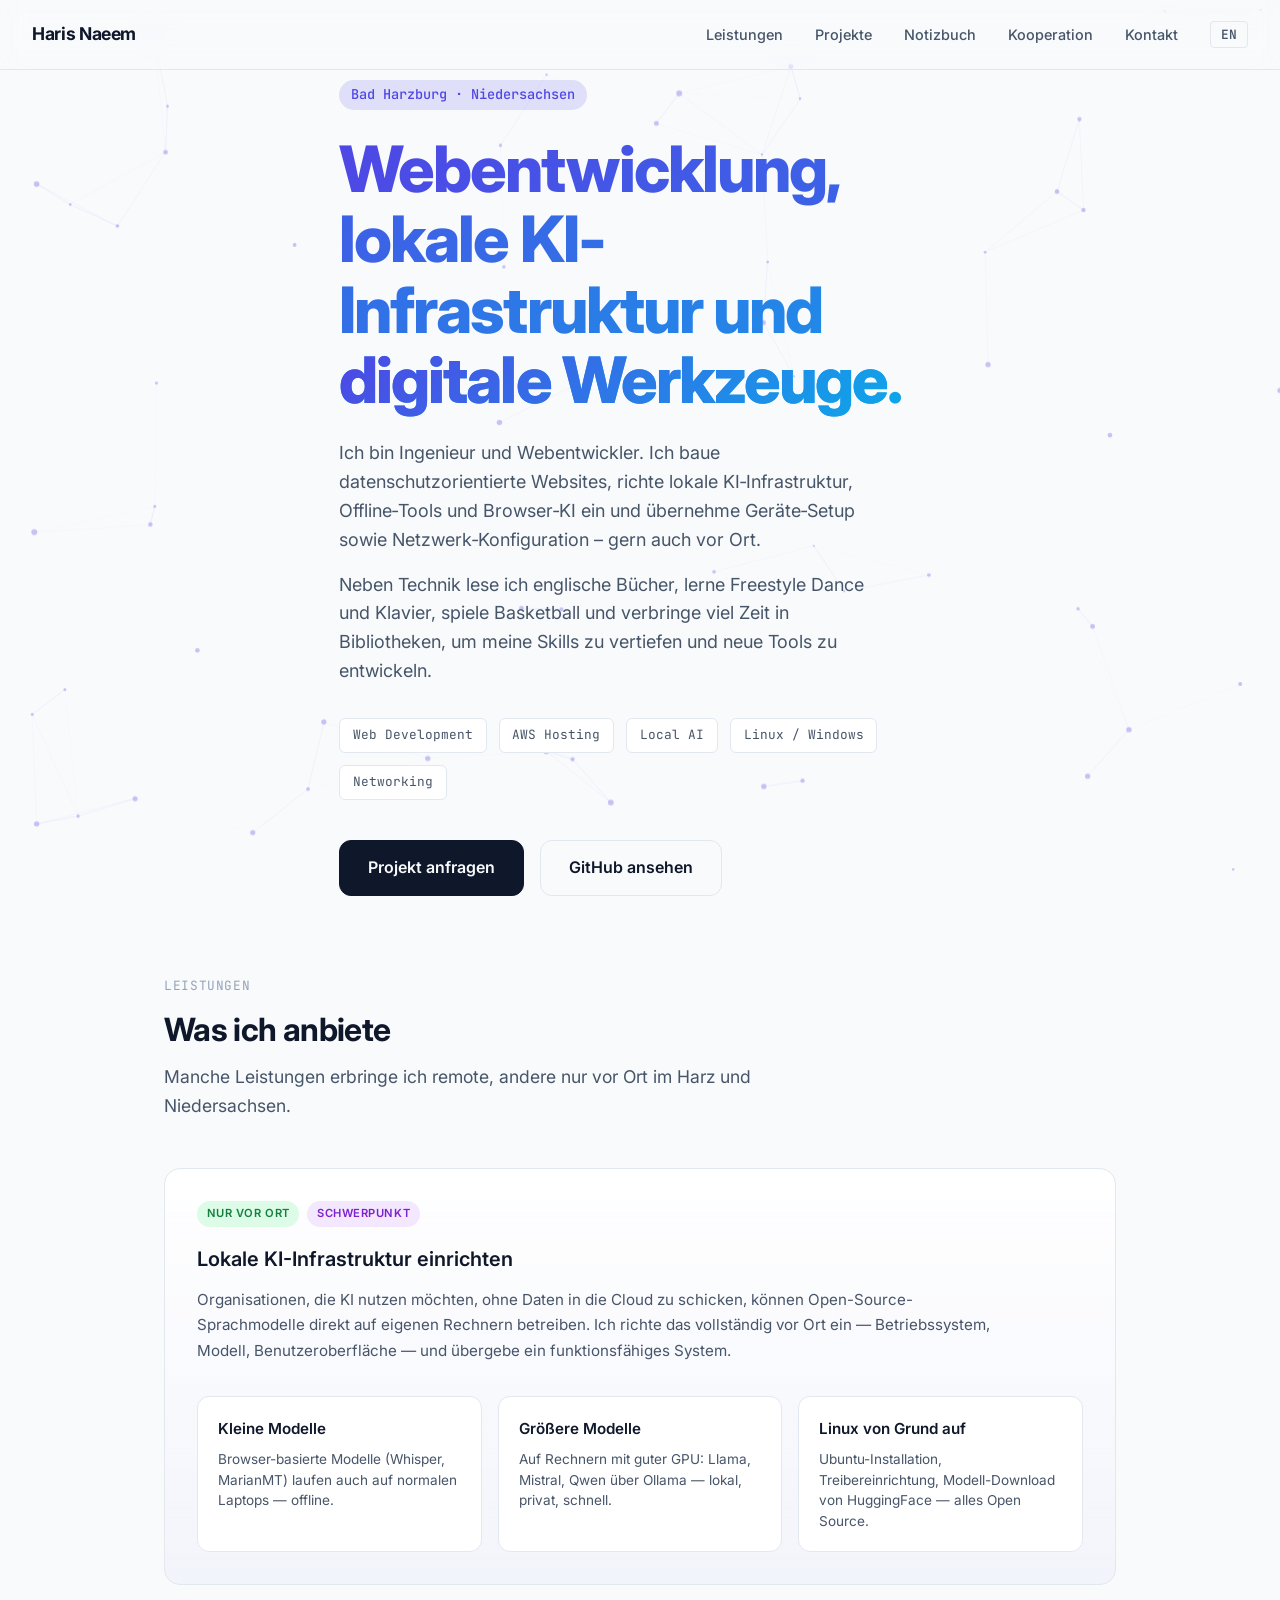
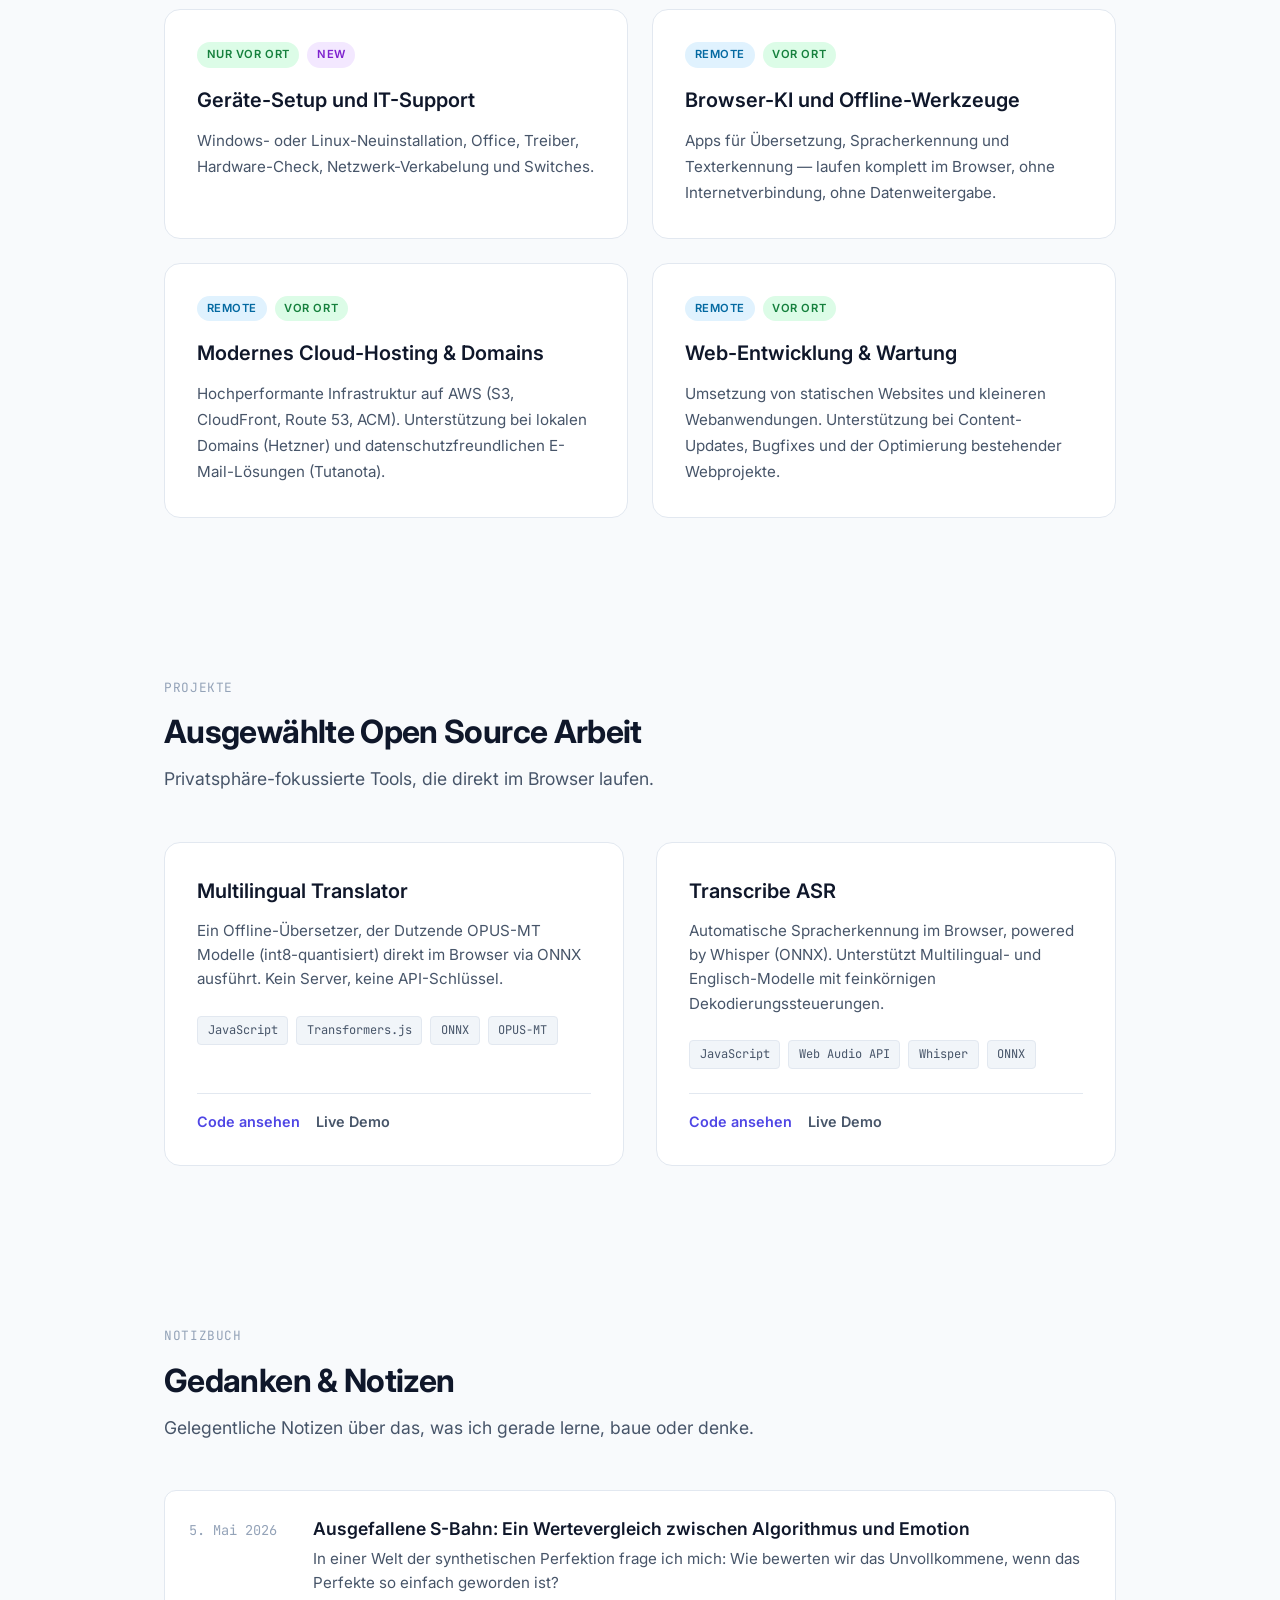
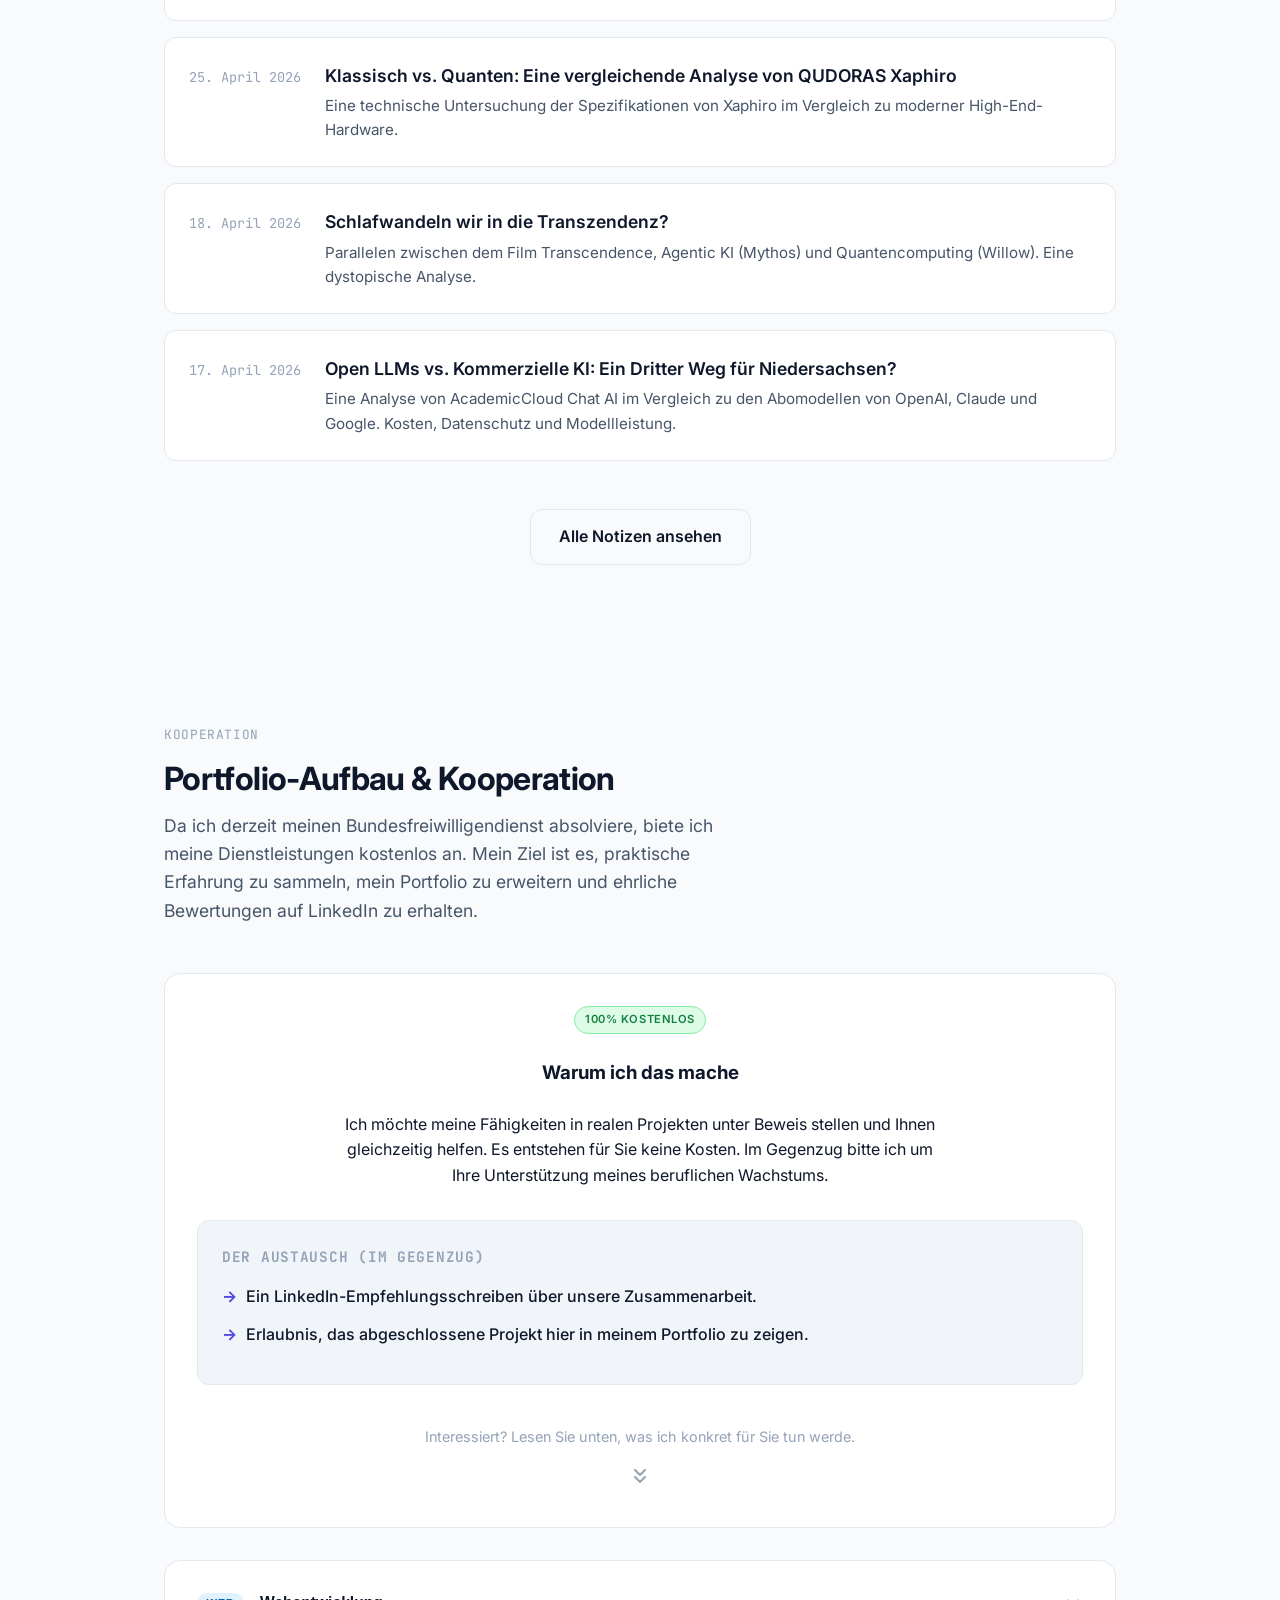
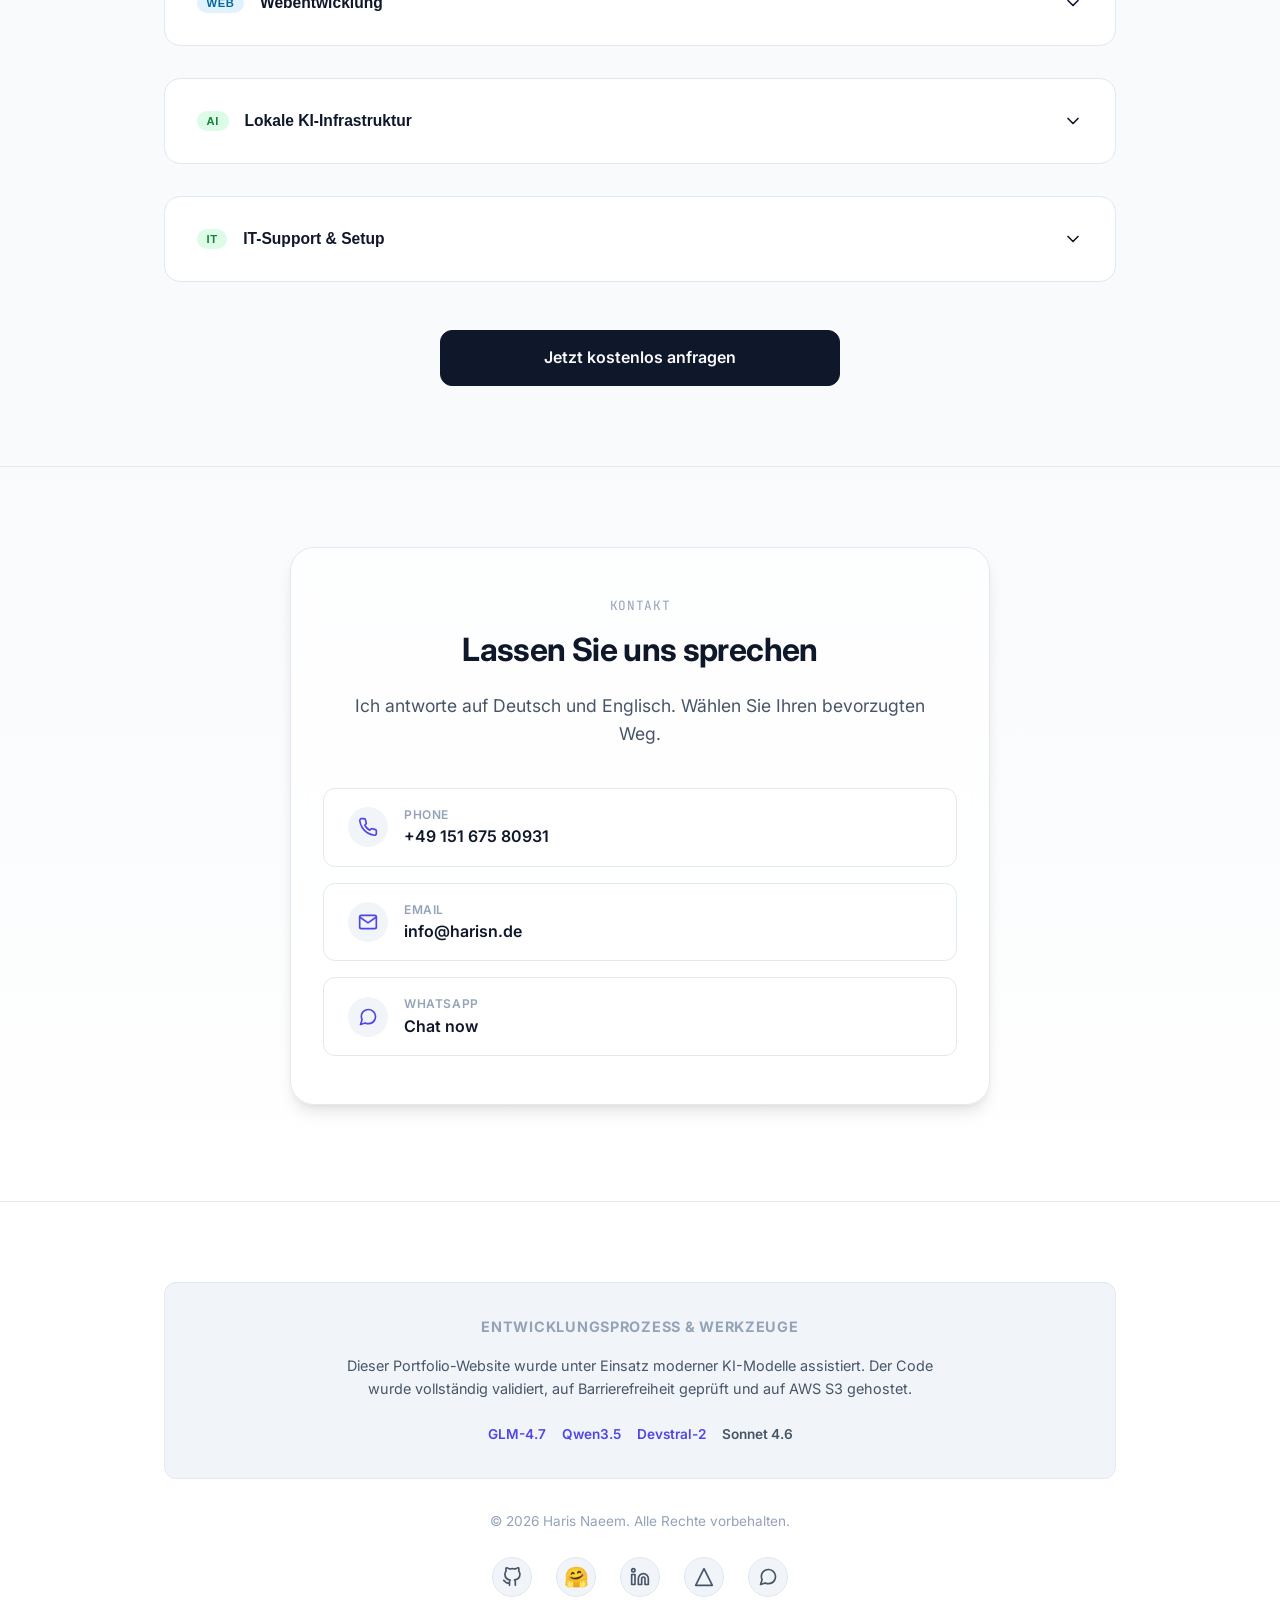
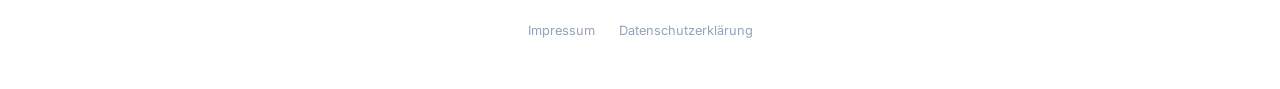
==== commit 019487f7: "add file value-of-imperfection.html" ====
--- a/index.html
+++ b/index.html
@@ -424,6 +424,20 @@
 
             <div class="notebook-list">
             <!-- New Clickable Blog Post Entry -->
+<a href="value-of-imperfection.html" class="entry" style="display: flex; align-items: baseline; gap: 1.5rem; padding: 1.5rem; background-color: var(--bg-surface); border: 1px solid var(--border); border-radius: var(--radius-md); transition: all 0.2s ease;">
+    <span class="entry-date">5. Mai 2026</span>
+    <div class="entry-content">
+        <h3 class="entry-title">
+            <span data-lang="de">Ausgefallene S-Bahn: Ein Wertevergleich zwischen Algorithmus und Emotion</span>
+            <span data-lang="en">Ausgefallene S-Bahn: A Value Comparison Between Algorithm and Emotion</span>
+        </h3>
+        <p class="entry-sub">
+            <span data-lang="de">In einer Welt der synthetischen Perfektion frage ich mich: Wie bewerten wir das Unvollkommene, wenn das Perfekte so einfach geworden ist?</span>
+            <span data-lang="en">In a world of synthetic perfection, I ask myself: How do we value the imperfect when the perfect has become so easy?</span>
+        </p>
+    </div>
+</a>
+            <!-- New Clickable Blog Post Entry -->
 <a href="xaphiro-quanten-vs-gaming-pc.html" class="entry" style="display: flex; align-items: baseline; gap: 1.5rem; padding: 1.5rem; background-color: var(--bg-surface); border: 1px solid var(--border); border-radius: var(--radius-md); transition: all 0.2s ease;">
     <span class="entry-date">25. April 2026</span>
     <div class="entry-content">
@@ -465,21 +479,7 @@
             <span data-lang="en">An analysis of AcademicCloud Chat AI compared to subscription models from OpenAI, Claude, and Google. Cost, data privacy, and model performance.</span>
         </p>
     </div>
-</a> 
-            <!-- Clickable Blog Post Entry -->
-<a href="dns-email-einrichtung.html" class="entry" style="display: flex; align-items: baseline; gap: 1.5rem; padding: 1.5rem; background-color: var(--bg-surface); border: 1px solid var(--border); border-radius: var(--radius-md); transition: all 0.2s ease;">
-    <span class="entry-date">12. April 2026</span>
-    <div class="entry-content">
-        <h3 class="entry-title">
-            <span data-lang="de">DNS im Detail: E-Mail für eine Custom Domain einrichten</span>
-            <span data-lang="en">DNS Deep Dive: Setting up Email for a Custom Domain</span>
-        </h3>
-        <p class="entry-sub">
-            <span data-lang="de">Nameserver-Delegation an AWS Route 53 und die Konfiguration von MX, SPF, DKIM und DMARC für Tutanota.</span>
-            <span data-lang="en">Nameserver delegation to AWS Route 53 and configuring MX, SPF, DKIM, and DMARC for Tutanota.</span>
-        </p>
-    </div>
-</a>                      
+</a>                     
 
                 <!-- "View All" Link -->
                 <div style="text-align: center; margin-top: 2rem;">
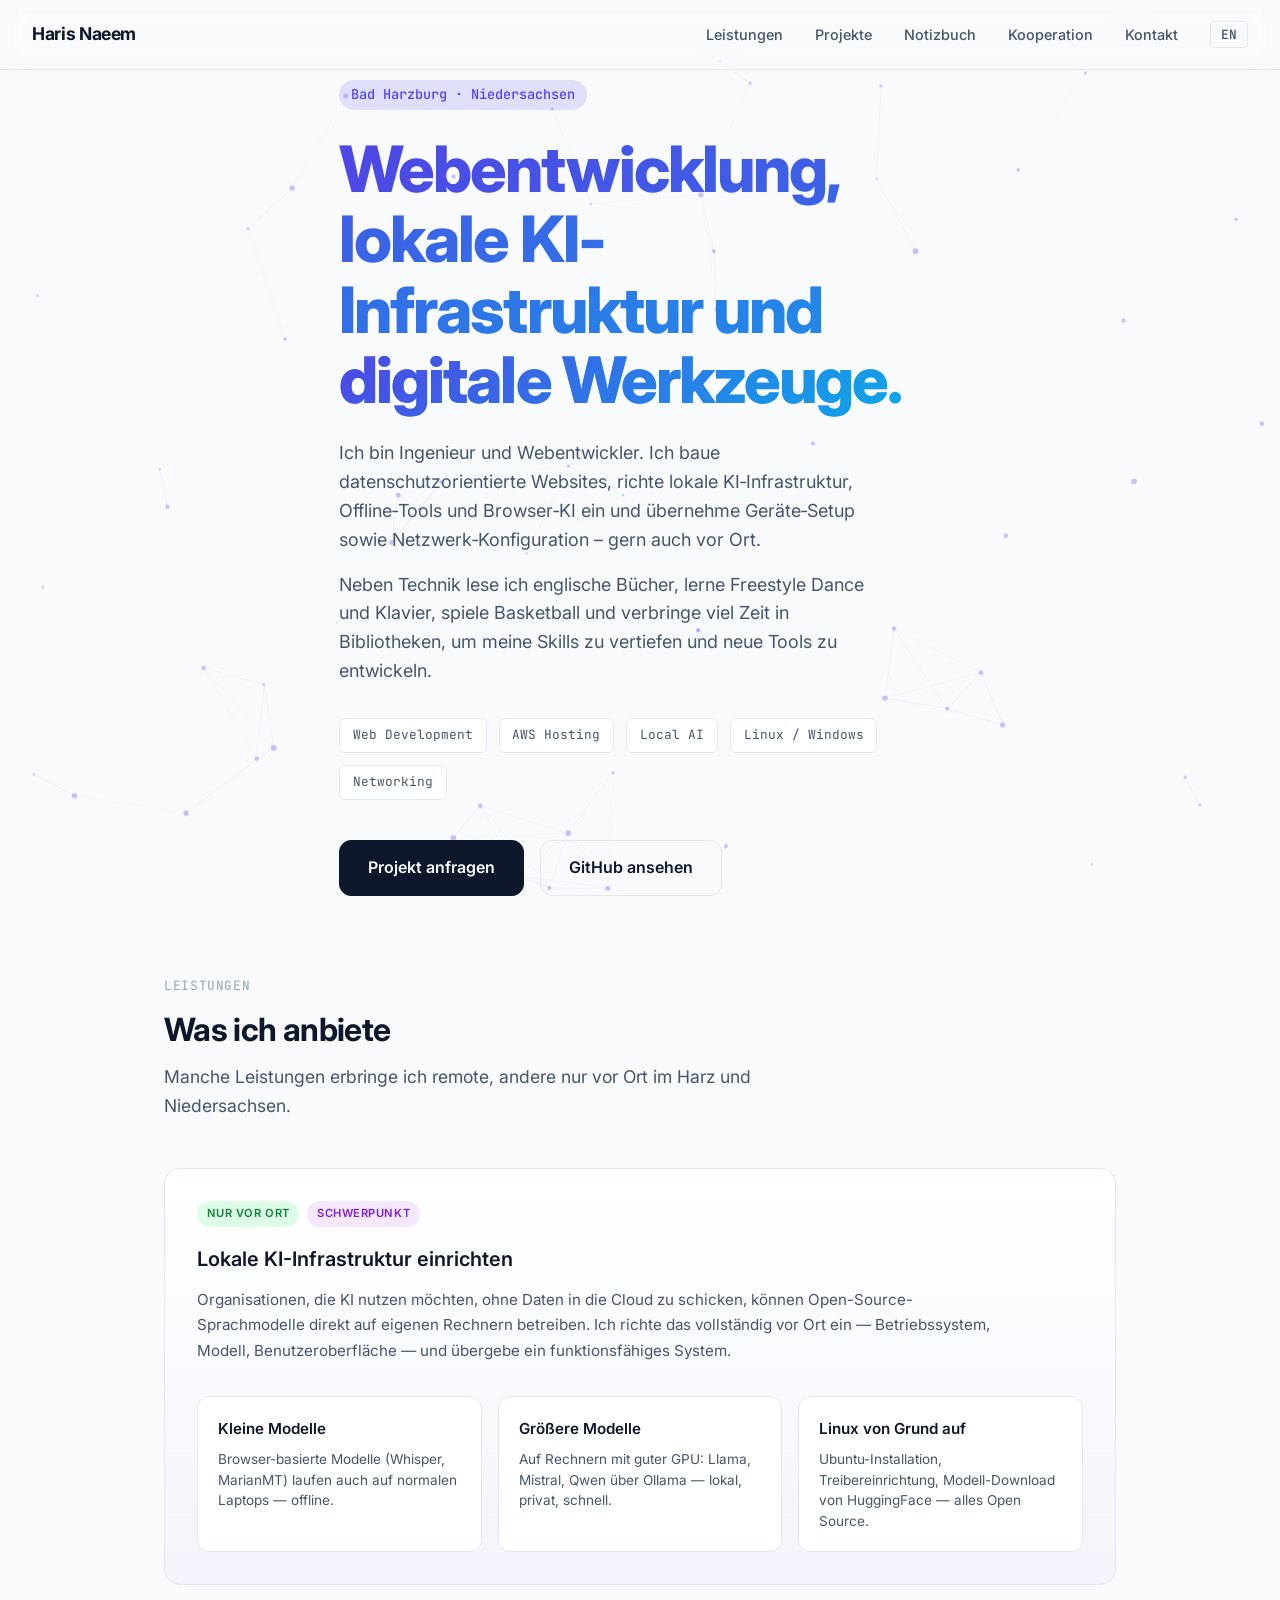
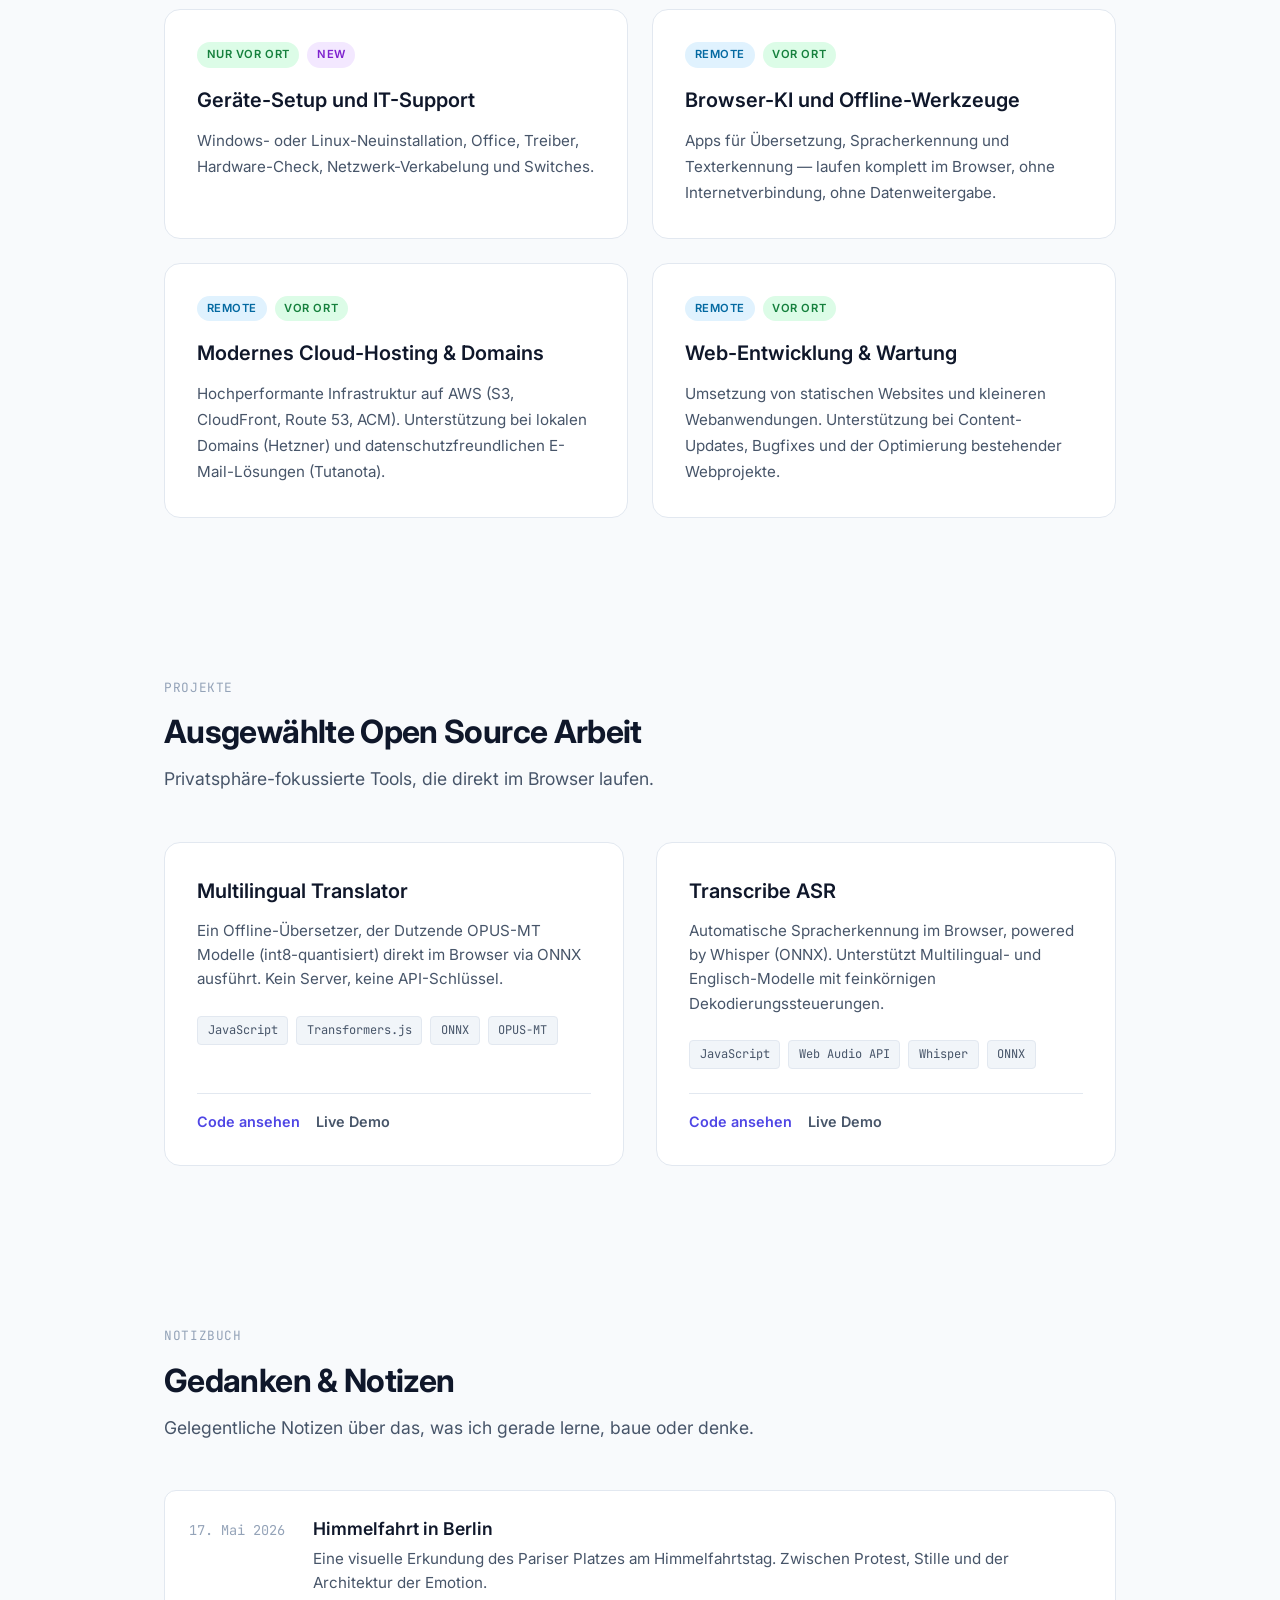
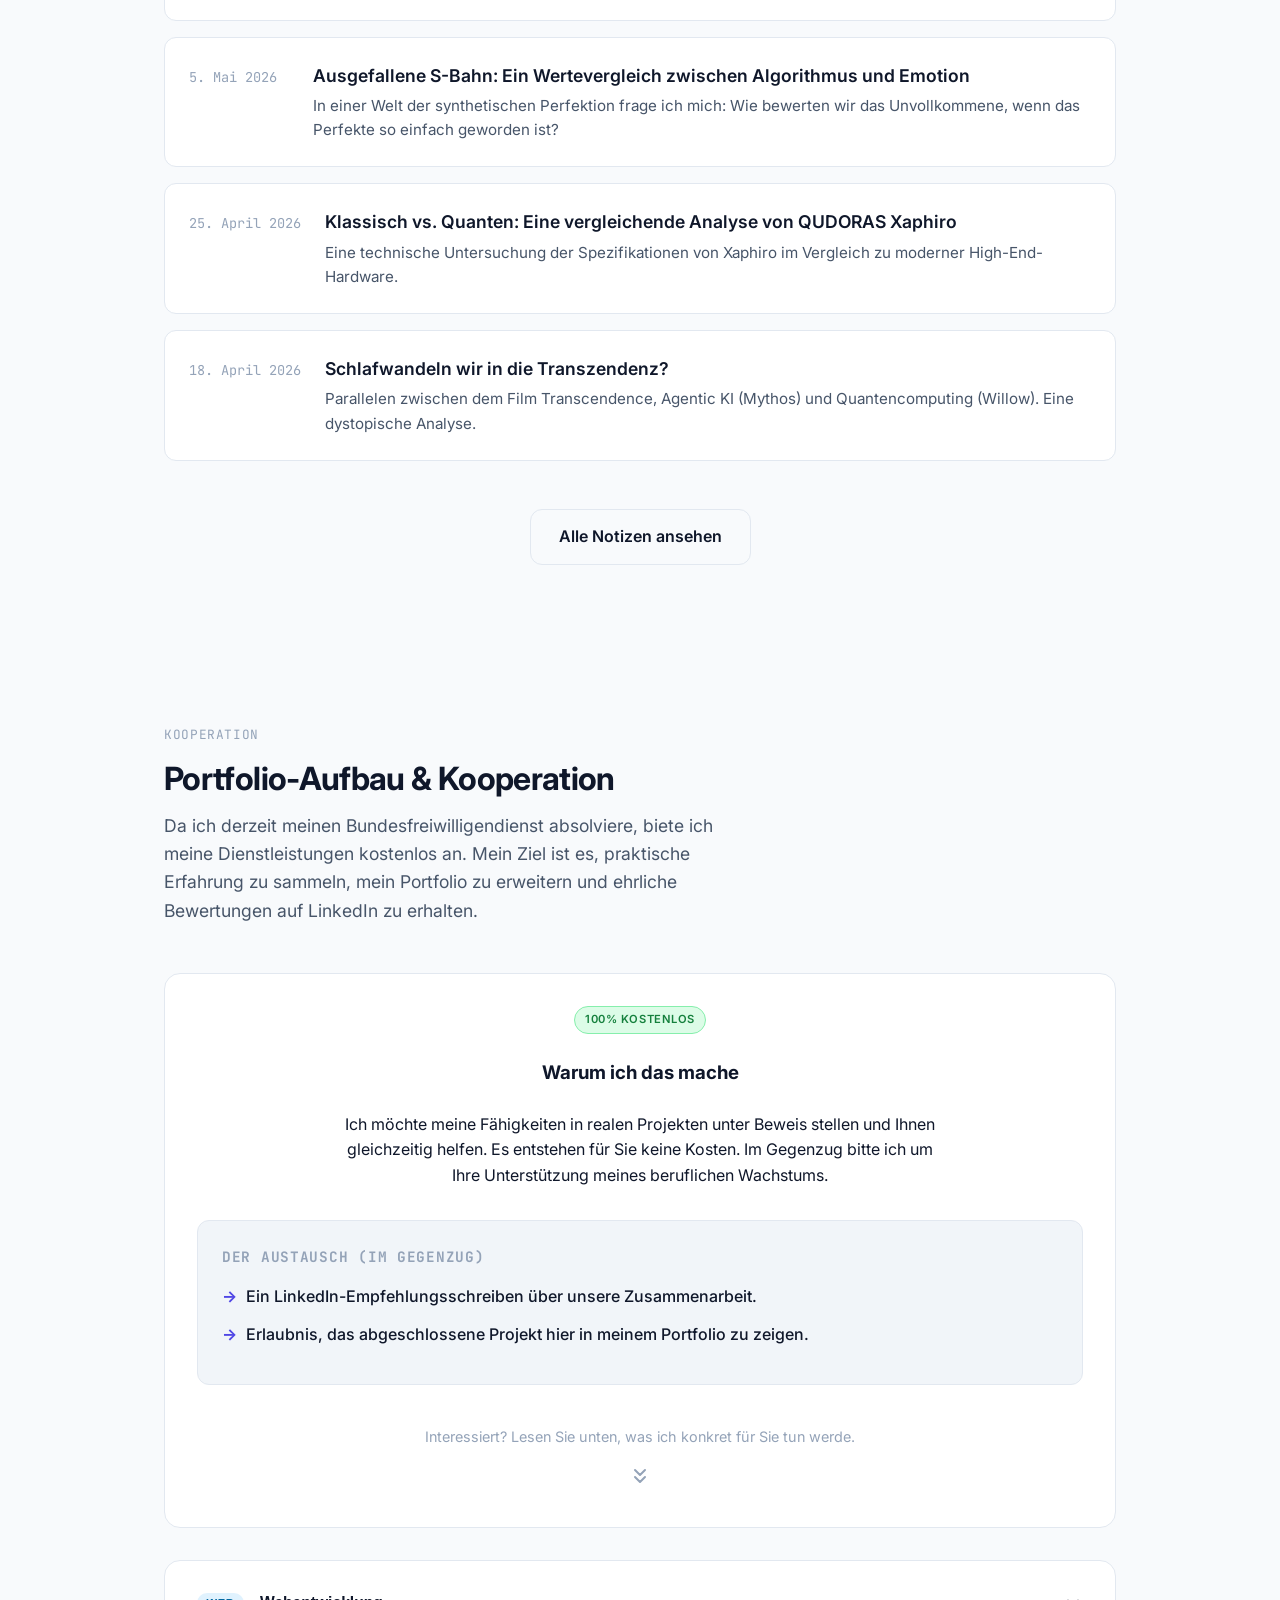
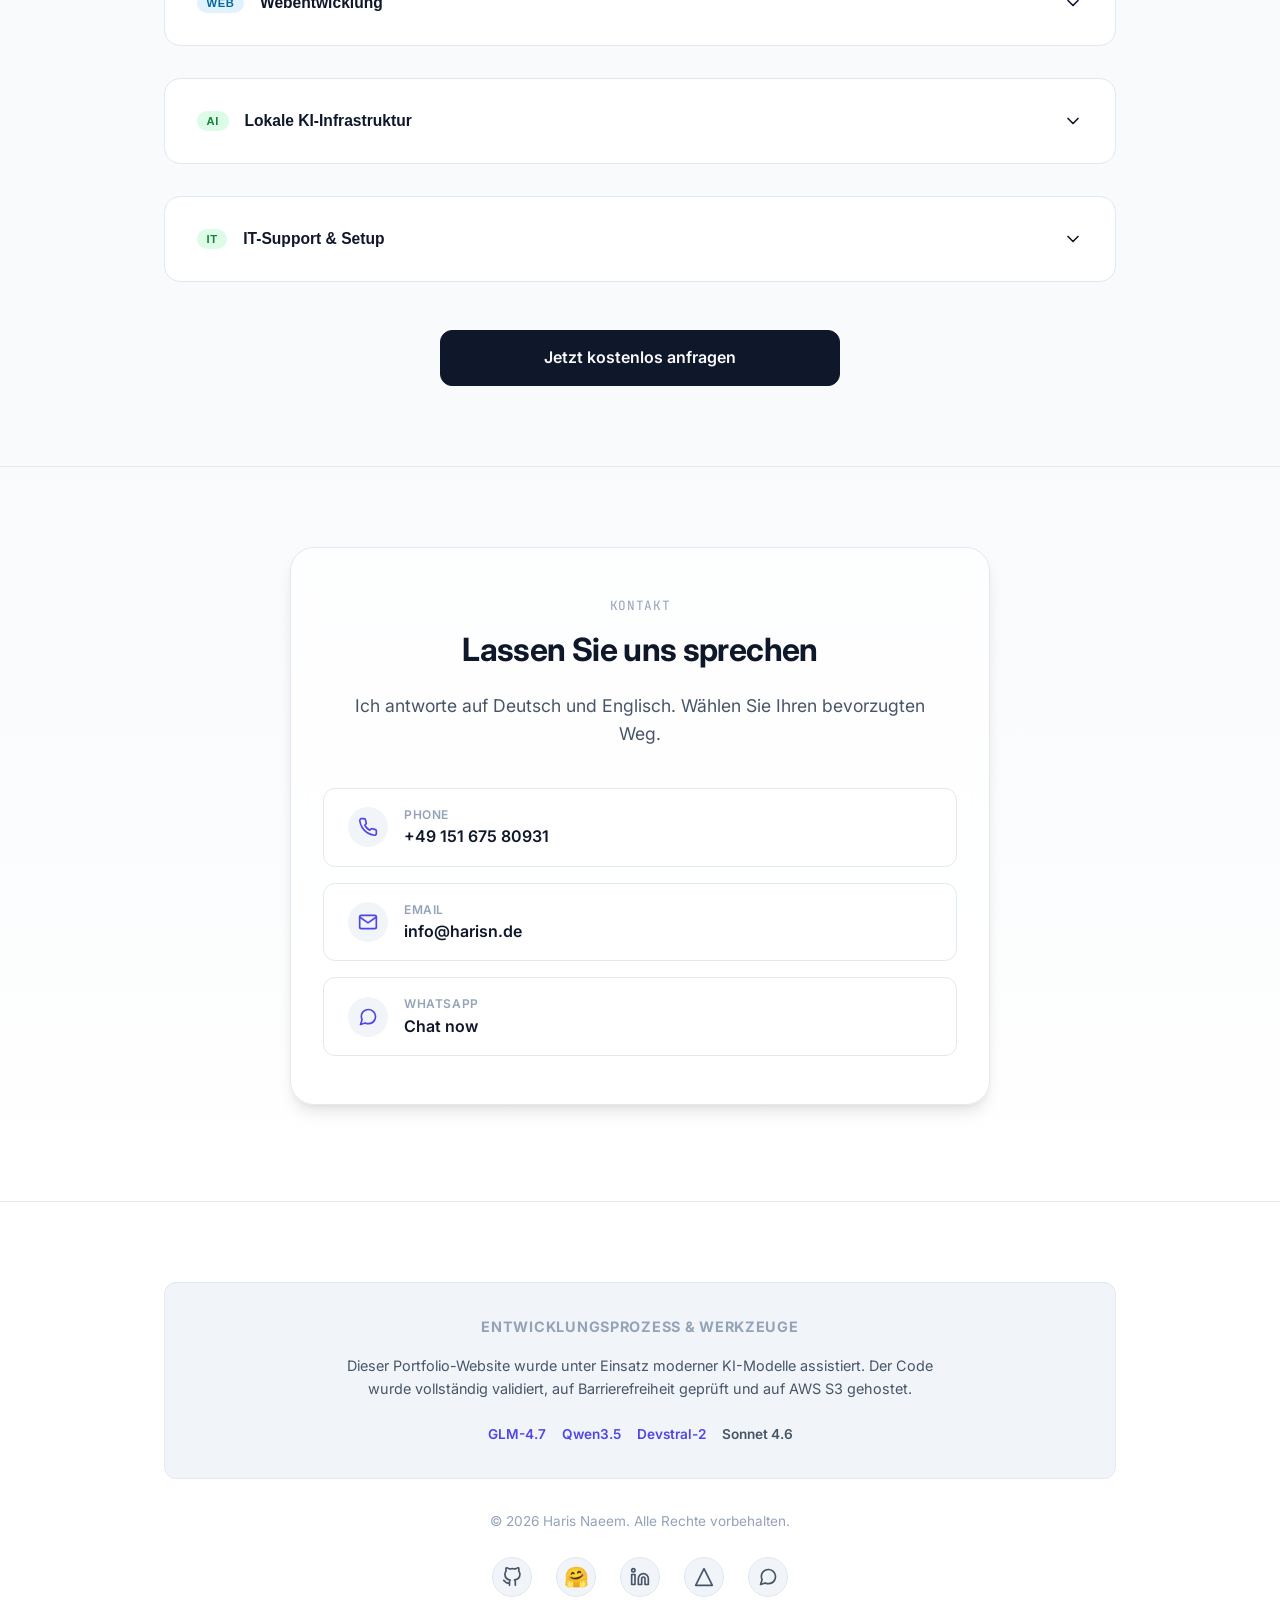
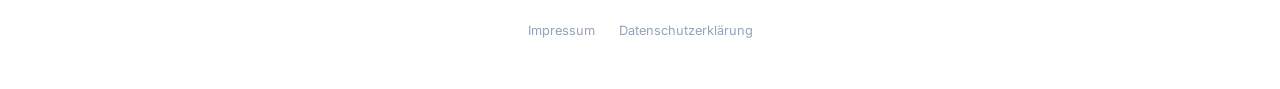
==== commit 06a02052: "add file himmelfahrt-in-berlin.html" ====
--- a/index.html
+++ b/index.html
@@ -423,6 +423,20 @@
             </div>
 
             <div class="notebook-list">
+            <!-- New Clickable Blog Post Entry -->
+<a href="himmelfahrt-in-berlin.html" class="entry" style="display: flex; align-items: baseline; gap: 1.5rem; padding: 1.5rem; background-color: var(--bg-surface); border: 1px solid var(--border); border-radius: var(--radius-md); transition: all 0.2s ease;">
+    <span class="entry-date">17. Mai 2026</span>
+    <div class="entry-content">
+        <h3 class="entry-title">
+            <span data-lang="de">Himmelfahrt in Berlin</span>
+            <span data-lang="en">Himmelfahrt in Berlin</span>
+        </h3>
+        <p class="entry-sub">
+            <span data-lang="de">Eine visuelle Erkundung des Pariser Platzes am Himmelfahrtstag. Zwischen Protest, Stille und der Architektur der Emotion.</span>
+            <span data-lang="en">A visual exploration of Pariser Platz on Ascension Day. Between protest, silence, and the architecture of emotion.</span>
+        </p>
+    </div>
+</a>
             <!-- New Clickable Blog Post Entry -->
 <a href="value-of-imperfection.html" class="entry" style="display: flex; align-items: baseline; gap: 1.5rem; padding: 1.5rem; background-color: var(--bg-surface); border: 1px solid var(--border); border-radius: var(--radius-md); transition: all 0.2s ease;">
     <span class="entry-date">5. Mai 2026</span>
@@ -464,22 +478,7 @@
             <span data-lang="en">Parallels between the film Transcendence, Agentic AI (Mythos), and Quantum Computing (Willow). A dystopian analysis.</span>
         </p>
     </div>
-</a>
-
-            <!-- Clickable Blog Post Entry -->
-<a href="open-llm-vs-kommerzielle-ki-niedersachsen.html" class="entry" style="display: flex; align-items: baseline; gap: 1.5rem; padding: 1.5rem; background-color: var(--bg-surface); border: 1px solid var(--border); border-radius: var(--radius-md); transition: all 0.2s ease;">
-    <span class="entry-date">17. April 2026</span>
-    <div class="entry-content">
-        <h3 class="entry-title">
-            <span data-lang="de">Open LLMs vs. Kommerzielle KI: Ein Dritter Weg für Niedersachsen?</span>
-            <span data-lang="en">Open LLMs vs. Commercial AI: A Third Way for Lower Saxony?</span>
-        </h3>
-        <p class="entry-sub">
-            <span data-lang="de">Eine Analyse von AcademicCloud Chat AI im Vergleich zu den Abomodellen von OpenAI, Claude und Google. Kosten, Datenschutz und Modellleistung.</span>
-            <span data-lang="en">An analysis of AcademicCloud Chat AI compared to subscription models from OpenAI, Claude, and Google. Cost, data privacy, and model performance.</span>
-        </p>
-    </div>
-</a>                     
+</a>                   
 
                 <!-- "View All" Link -->
                 <div style="text-align: center; margin-top: 2rem;">
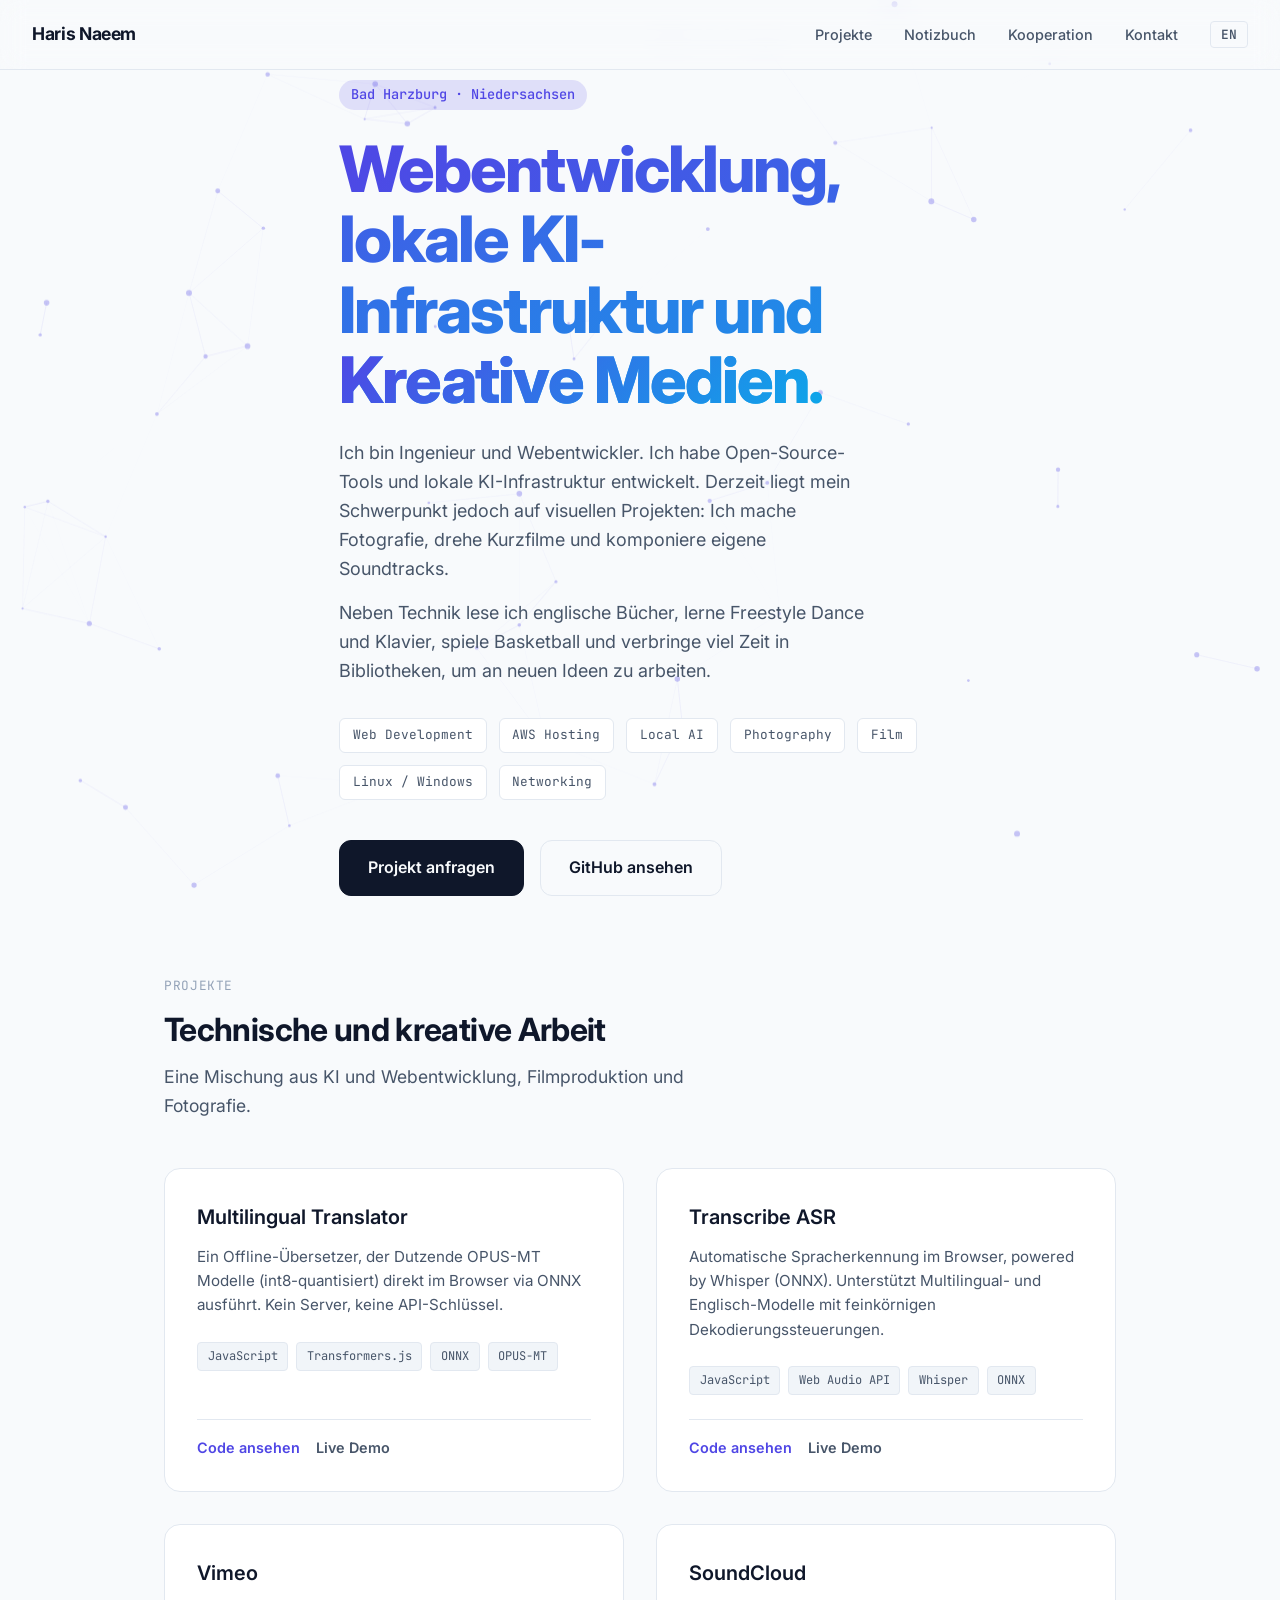
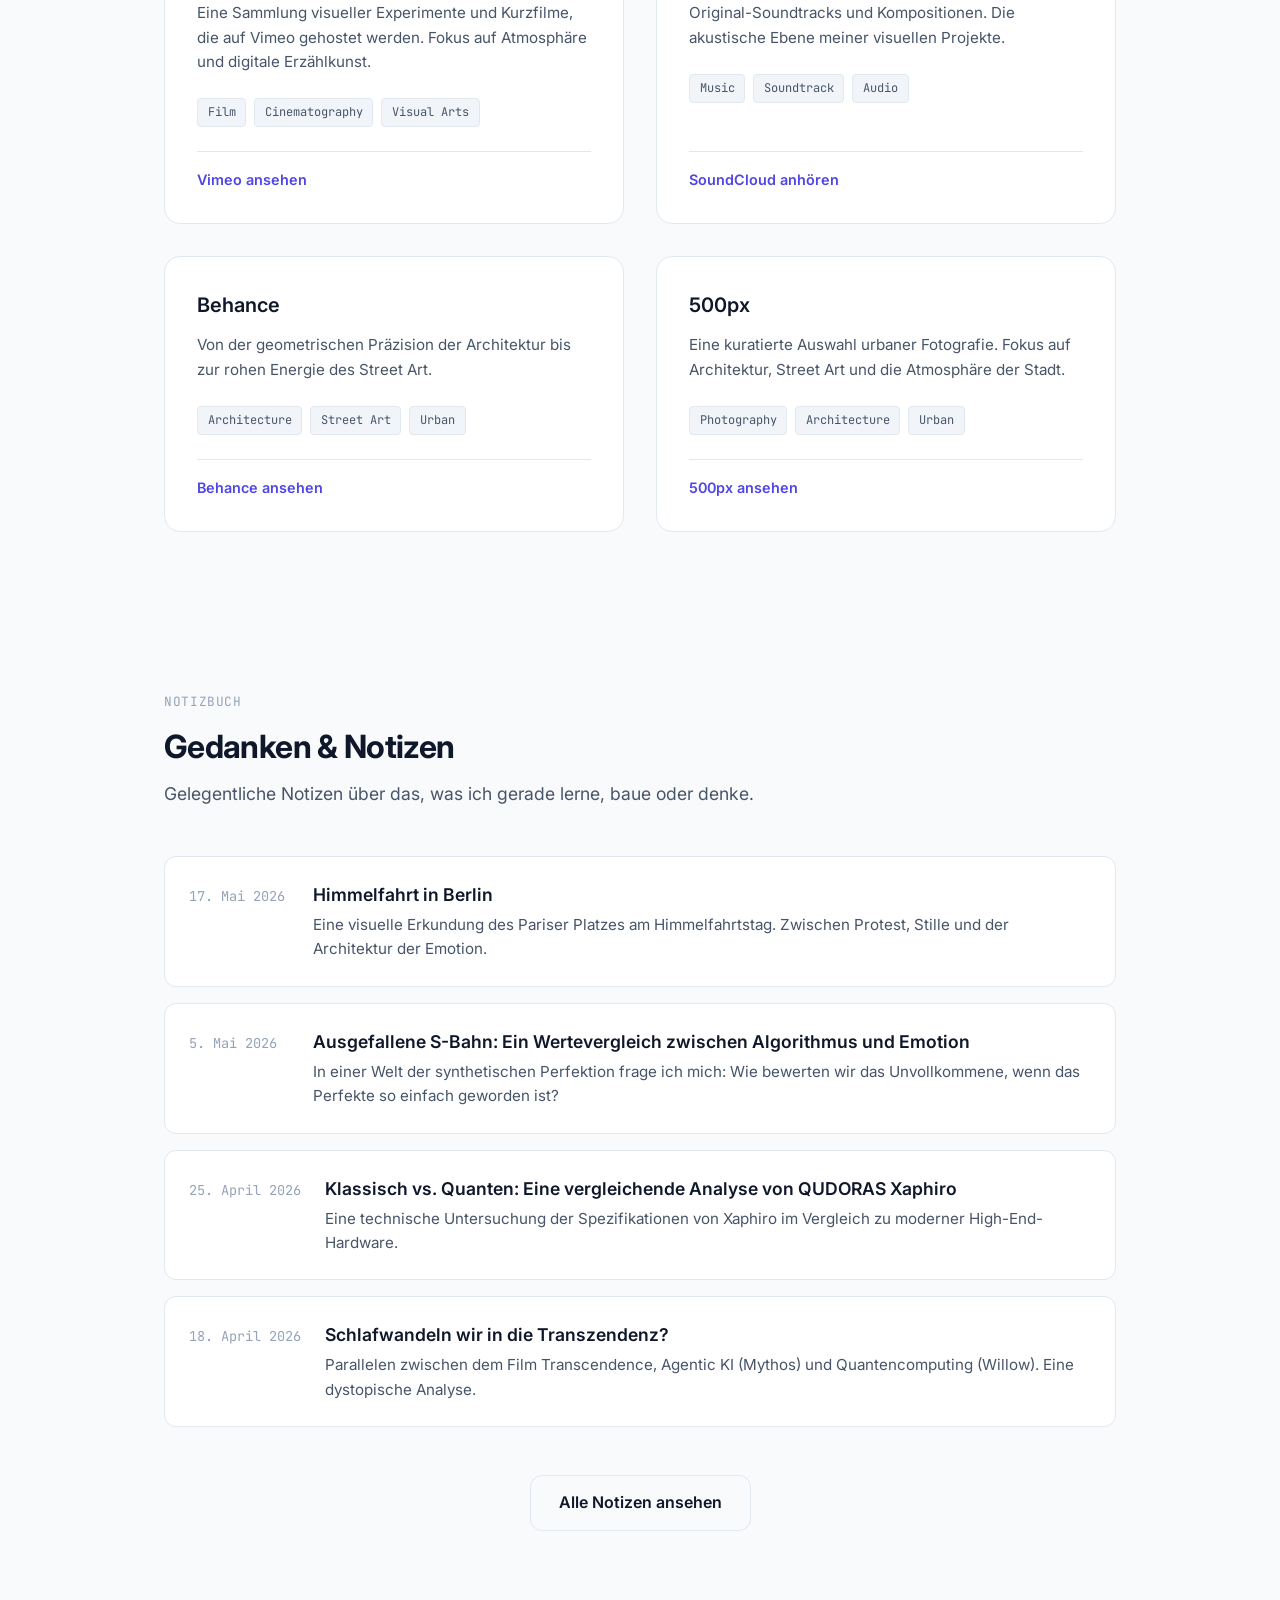
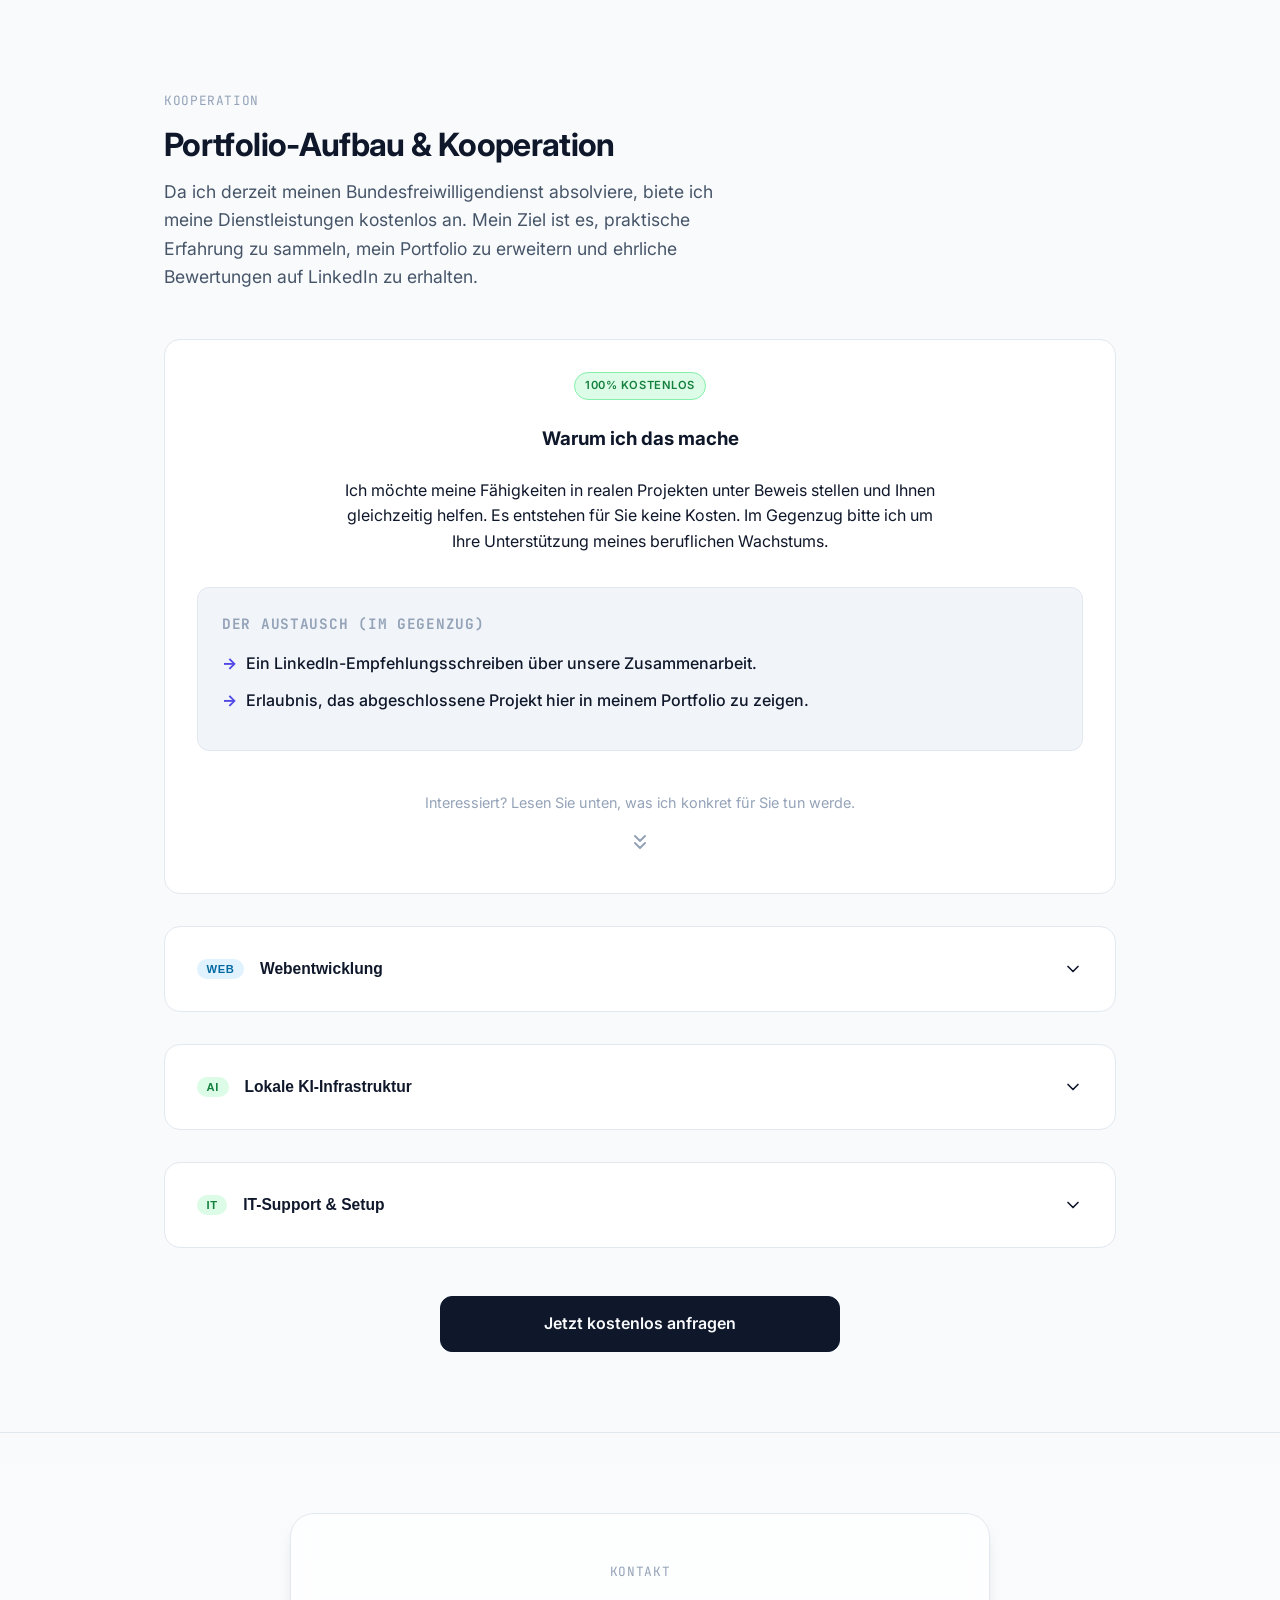
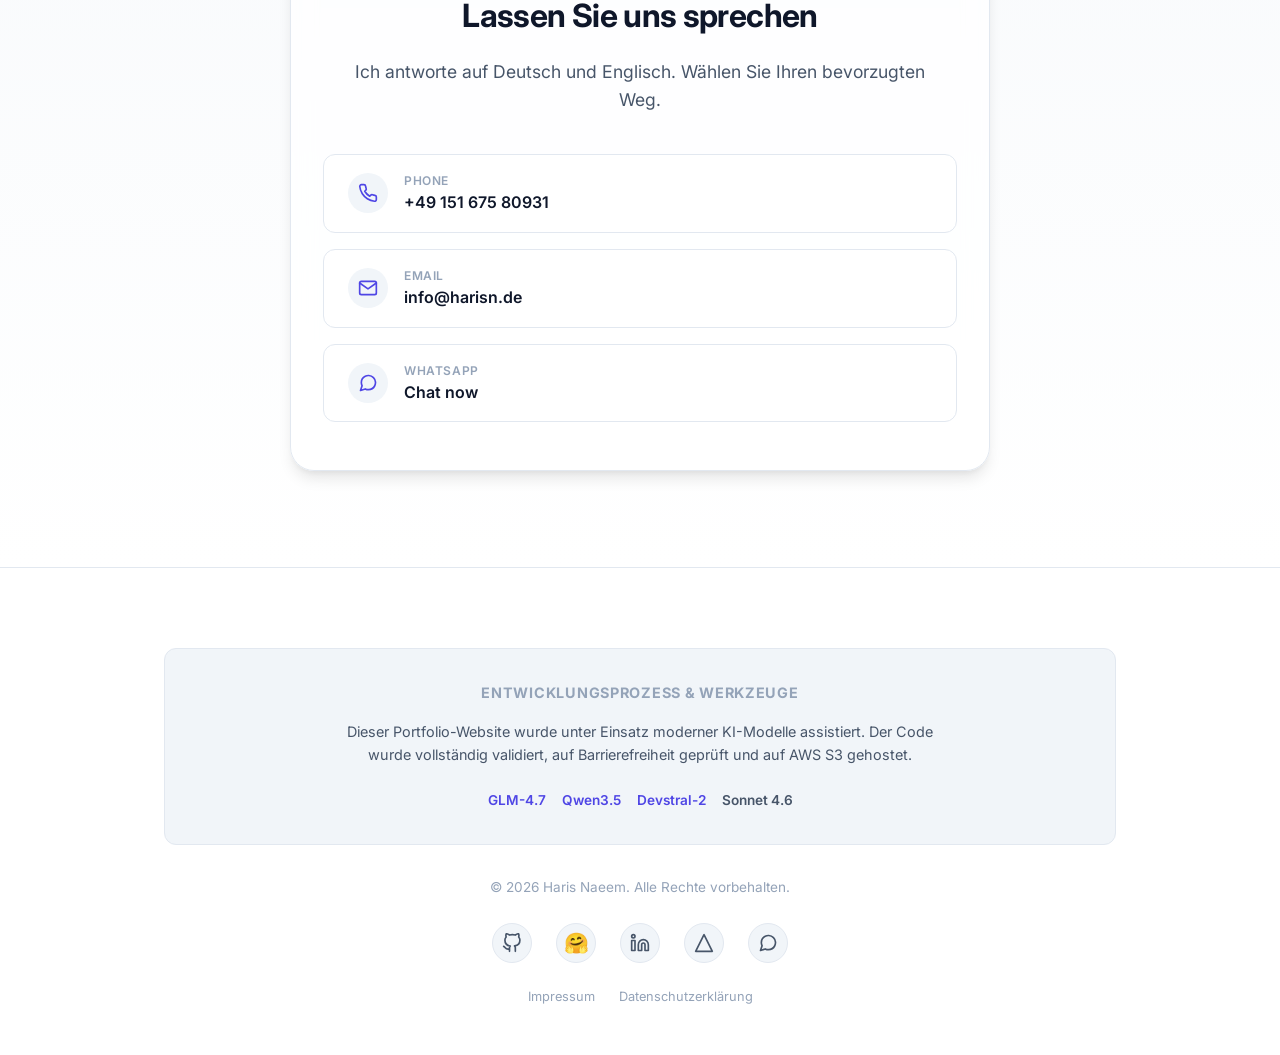
==== commit b903e8ee: "removed services from NAVIGATION menu" ====
--- a/index.html
+++ b/index.html
@@ -30,10 +30,6 @@
     <a href="index.html" class="nav-name">Haris Naeem</a>
         
         <div class="nav-links">
-            <a href="#leistungen" class="nav-link">
-                <span data-lang="de">Leistungen</span>
-                <span data-lang="en">Services</span>
-            </a>
             <a href="#projekte" class="nav-link">
                 <span data-lang="de">Projekte</span>
                 <span data-lang="en">Projects</span>
@@ -73,29 +69,29 @@
             </span>
             
             <h1>
-                <span data-lang="de">Webentwicklung, lokale KI-Infrastruktur und <span>digitale Werkzeuge</span>.</span>
-                <span data-lang="en">Web Development, Local AI Infrastructure, and <span>Digital Tools</span>.</span>
+                <span data-lang="de">Webentwicklung, lokale KI-Infrastruktur und <span>Kreative Medien</span>.</span>
+                <span data-lang="en">Web Development, Local AI Infrastructure, and <span>Creative Media</span>.</span>
             </h1>
             
             <div class="hero-body">
                 <p>
                     <span data-lang="de">
-                        Ich bin Ingenieur und Webentwickler. Ich baue datenschutzorientierte Websites, 
-                        richte lokale KI‑Infrastruktur, Offline‑Tools und Browser‑KI ein und übernehme 
-                        Geräte‑Setup sowie Netzwerk‑Konfiguration – gern auch vor Ort.
+                        Ich bin Ingenieur und Webentwickler. Ich habe Open-Source-Tools und 
+                        lokale KI-Infrastruktur entwickelt. Derzeit liegt mein Schwerpunkt 
+                        jedoch auf visuellen Projekten: Ich mache Fotografie, drehe Kurzfilme und 
+                        komponiere eigene Soundtracks.
                     </span>
                     <span data-lang="en">
-                        I am an engineer and web developer. I build privacy-focused websites, 
-                        set up local AI infrastructure, offline tools and browser-based AI, 
-                        and handle device setup and network configuration – I’m happy to do this on-site as well.
+                        I am an engineer and web developer. I built open-source tools and  
+                        local AI infrastructure. Currently, however, my focus is on visual 
+                        projects: I realize photography, short films, and compose original soundtracks.
                     </span>
                 </p>
                 <p>
                     <span data-lang="de">Neben Technik lese ich englische Bücher, lerne Freestyle Dance und Klavier, 
-                    spiele Basketball und verbringe viel Zeit in Bibliotheken, um meine Skills zu vertiefen und 
-                    neue Tools zu entwickeln.</span>
+                    spiele Basketball und verbringe viel Zeit in Bibliotheken, um an neuen Ideen zu arbeiten.</span>
                     <span data-lang="en">Besides technology, I read English books, learn freestyle dance and the piano, 
-                    play basketball, and spend a lot of time in libraries to deepen my skills and develop new tools.</span>
+                    play basketball, and spend a lot of time in libraries to work on new ideas.</span>
                 </p>
             </div>
 
@@ -103,6 +99,8 @@
                 <span class="pill">Web Development</span>
                 <span class="pill">AWS Hosting</span>
                 <span class="pill">Local AI</span>
+                <span class="pill">Photography</span>
+                <span class="pill">Film</span>
                 <span class="pill">Linux / Windows</span>
                 <span class="pill">Networking</span>
             </div>
@@ -119,213 +117,6 @@
             </div>
         </div>
     </section>
-
-    <!-- SERVICES SECTION -->
-    <section id="leistungen" class="section-spacer">
-        <div class="container">
-            <div class="section-header">
-                <span class="section-label">
-                    <span data-lang="de">Leistungen</span>
-                    <span data-lang="en">Services</span>
-                </span>
-                <h2 class="section-title">
-                    <span data-lang="de">Was ich anbiete</span>
-                    <span data-lang="en">What I Offer</span>
-                </h2>
-                <p class="section-sub">
-                    <span data-lang="de">Manche Leistungen erbringe ich remote, andere nur vor Ort im Harz und Niedersachsen.</span>
-                    <span data-lang="en">Some services are provided remotely, others only on-site in the Harz and Lower Saxony.</span>
-                </p>
-            </div>
-
-            <div class="service-grid">
-            
-                <!-- Full Width Card -->
-                <article class="card service-full" onmousemove="handleCardHover(event, this)">
-                    <div class="card-content">
-                        <div class="badge-row">
-                            <span class="badge badge-regional">
-                                <span data-lang="de">Nur vor Ort</span>
-                                <span data-lang="en">On-site Only</span>
-                            </span>
-                            <span class="badge badge-new">
-                                <span data-lang="de">Schwerpunkt</span>
-                                <span data-lang="en">Focus</span>
-                            </span>
-                        </div>
-                        <h3>
-                            <span data-lang="de">Lokale KI-Infrastruktur einrichten</span>
-                            <span data-lang="en">Setting up Local AI Infrastructure</span>
-                        </h3>
-                        <p style="max-width: 800px;">
-                            <span data-lang="de">
-                                Organisationen, die KI nutzen möchten, ohne Daten in die Cloud zu
-                                schicken, können Open-Source-Sprachmodelle direkt auf eigenen
-                                Rechnern betreiben. Ich richte das vollständig vor Ort ein —
-                                Betriebssystem, Modell, Benutzeroberfläche — und übergebe ein
-                                funktionsfähiges System.
-                            </span>
-                            <span data-lang="en">
-                                Organizations that want to use AI without sending data to the cloud
-                                can run open-source language models directly on their own machines.
-                                I set this up completely on-site — operating system, model, UI —
-                                and hand over a working system.
-                            </span>
-                        </p>
-
-                        <div class="examples-grid">
-                            <div class="example-box">
-                                <h4>
-                                    <span data-lang="de">Kleine Modelle</span>
-                                    <span data-lang="en">Small Models</span>
-                                </h4>
-                                <p>
-                                    <span data-lang="de">Browser-basierte Modelle (Whisper, MarianMT) laufen auch auf normalen Laptops — offline.</span>
-                                    <span data-lang="en">Browser-based models (Whisper, MarianMT) run on normal laptops too — offline.</span>
-                                </p>
-                            </div>
-                            <div class="example-box">
-                                <h4>
-                                    <span data-lang="de">Größere Modelle</span>
-                                    <span data-lang="en">Larger Models</span>
-                                </h4>
-                                <p>
-                                    <span data-lang="de">Auf Rechnern mit guter GPU: Llama, Mistral, Qwen über Ollama — lokal, privat, schnell.</span>
-                                    <span data-lang="en">On machines with good GPU: Llama, Mistral, Qwen via Ollama — local, private, fast.</span>
-                                </p>
-                            </div>
-                            <div class="example-box">
-                                <h4>
-                                    <span data-lang="de">Linux von Grund auf</span>
-                                    <span data-lang="en">Linux from Scratch</span>
-                                </h4>
-                                <p>
-                                    <span data-lang="de">Ubuntu-Installation, Treibereinrichtung, Modell-Download von HuggingFace — alles Open Source.</span>
-                                    <span data-lang="en">Ubuntu installation, driver setup, model download from HuggingFace — all open source.</span>
-                                </p>
-                            </div>
-                        </div>
-                    </div>
-                </article>
-                <!-- Full Width Card Ends Here -->
-                
-                <!-- Half Width Cards -->
-                <!-- Card 1 -->
-                <article class="card" onmousemove="handleCardHover(event, this)">
-                    <div class="card-content">
-                        <div class="badge-row">
-                            <span class="badge badge-regional">
-                                <span data-lang="de">Nur vor Ort</span>
-                                <span data-lang="en">On-site Only</span>
-                            </span>
-                            <span class="badge badge-new">New</span>
-                        </div>
-                        <h3>
-                            <span data-lang="de">Geräte-Setup und IT-Support</span>
-                            <span data-lang="en">Device Setup & IT Support</span>
-                        </h3>
-                        <p>
-                            <span data-lang="de">
-                                Windows- oder Linux-Neuinstallation, Office, Treiber, Hardware-Check,
-                                Netzwerk-Verkabelung und Switches.
-                            </span>
-                            <span data-lang="en">
-                                Windows or Linux reinstall, Office, drivers, hardware check,
-                                network cabling and switches.
-                            </span>
-                        </p>
-                    </div>
-                </article>
-                
-                <!-- Card 2 -->
-                <article class="card" onmousemove="handleCardHover(event, this)">
-                    <div class="card-content">
-                        <div class="badge-row">
-                            <span class="badge badge-remote">Remote</span>
-                            <span class="badge badge-regional">
-                                <span data-lang="de">Vor Ort</span>
-                                <span data-lang="en">On-site</span>
-                            </span>
-                        </div>
-                        <h3>
-                            <span data-lang="de">Browser-KI und Offline-Werkzeuge</span>
-                            <span data-lang="en">Browser AI & Offline Tools</span>
-                        </h3>
-                        <p>
-                            <span data-lang="de">
-                                Apps für Übersetzung, Spracherkennung und Texterkennung — laufen
-                                komplett im Browser, ohne Internetverbindung, ohne Datenweitergabe.
-                            </span>
-                            <span data-lang="en">
-                                Apps for translation, speech recognition, and OCR — running
-                                completely in the browser, without internet, without data sharing.
-                            </span>
-                        </p>
-                    </div>
-                </article>
-                
-                <!-- Card 3 -->
-                <article class="card" onmousemove="handleCardHover(event, this)">
-                    <div class="card-content">
-                        <div class="badge-row">
-                            <span class="badge badge-remote">Remote</span>
-                            <span class="badge badge-regional">
-                              <span data-lang="de">Vor Ort</span>
-                              <span data-lang="en">On-site</span>
-                          </span>
-                        </div>
-                        <h3>
-                          <span data-lang="de">Modernes Cloud-Hosting & Domains</span>
-                          <span data-lang="en">Modern Cloud Hosting & Domains</span>
-                        </h3>
-                        <p>
-                            <span data-lang="de">
-                              Hochperformante Infrastruktur auf AWS (S3, CloudFront, Route 53, ACM). 
-                              Unterstützung bei lokalen Domains (Hetzner) und 
-                              datenschutzfreundlichen E-Mail-Lösungen (Tutanota).
-                            </span>
-                            <span data-lang="en">
-                              High-performance infrastructure on AWS (S3, CloudFront, Route 53, ACM). 
-                              Assistance with local domains (Hetzner) and 
-                              privacy-focused email solutions (Tutanota).
-                            </span>
-                        </p>
-                    </div>
-                </article>
-                
-                <!-- Card 4 -->
-                  <article class="card" onmousemove="handleCardHover(event, this)">
-                    <div class="card-content">
-                        <div class="badge-row">
-                          <span class="badge badge-remote">Remote</span>
-                          <span class="badge badge-regional">
-                              <span data-lang="de">Vor Ort</span>
-                              <span data-lang="en">On-site</span>
-                          </span>
-                    </div>
-                  <h3>
-                      <span data-lang="de">Web-Entwicklung & Wartung</span>
-                      <span data-lang="en">Web Development & Maintenance</span>
-                  </h3>
-                  <p>
-                    <span data-lang="de">
-                        Umsetzung von statischen Websites und kleineren Webanwendungen. 
-                        Unterstützung bei Content-Updates, Bugfixes und der Optimierung 
-                        bestehender Webprojekte.
-                    </span>
-                    <span data-lang="en">
-                        Implementation of static websites and small web applications. 
-                        Assistance with content updates, bug fixes, and optimization 
-                        of existing web projects.
-                    </span>
-                </p>
-            </div>
-          </article>
-
-            </div>
-        </div>
-    </section>
-    
     
 <!-- PROJECTS SECTION -->
 <section id="projekte" class="section-spacer">
@@ -336,12 +127,12 @@
                 <span data-lang="en">Projects</span>
             </span>
             <h2 class="section-title">
-                <span data-lang="de">Ausgewählte Open Source Arbeit</span>
-                <span data-lang="en">Selected Open Source Work</span>
+                <span data-lang="de">Technische und kreative Arbeit</span>
+                <span data-lang="en">Technical and Creative Work</span>
             </h2>
             <p class="section-sub">
-                <span data-lang="de">Privatsphäre-fokussierte Tools, die direkt im Browser laufen.</span>
-                <span data-lang="en">Privacy-focused tools that run directly in the browser.</span>
+                <span data-lang="de">Eine Mischung aus KI und Webentwicklung, Filmproduktion und Fotografie.</span>
+                <span data-lang="en">A mix of AI and web development, film production, and photography.</span>
             </p>
         </div>
 
@@ -396,6 +187,93 @@
                     <a href="https://harisnae.github.io/transcribe-asr" target="_blank" rel="noopener noreferrer" class="project-link secondary">
                         <span data-lang="de">Live Demo</span>
                         <span data-lang="en">Live Demo</span>
+                    </a>
+                </div>
+            </article>
+                        <!-- Project 3: Vimeo Portfolio -->
+            <article class="project-card">
+                <div class="project-content">
+                    <h3>Vimeo</h3>
+                    <p>
+                        <span data-lang="de">Eine Sammlung visueller Experimente und Kurzfilme, die auf Vimeo gehostet werden. Fokus auf Atmosphäre und digitale Erzählkunst.</span>
+                        <span data-lang="en">A collection of visual experiments and short films hosted on Vimeo. Focusing on atmosphere and digital storytelling.</span>
+                    </p>
+                    <div class="project-tags">
+                        <span class="project-tag">Film</span>
+                        <span class="project-tag">Cinematography</span>
+                        <span class="project-tag">Visual Arts</span>
+                    </div>
+                </div>
+                <div class="project-links">
+                    <a href="https://vimeo.com/harisn" target="_blank" rel="noopener noreferrer" class="project-link">
+                        <span data-lang="de">Vimeo ansehen</span>
+                        <span data-lang="en">View Vimeo</span>
+                    </a>
+                </div>
+            </article>
+
+            <!-- Project 4: SoundCloud -->
+            <article class="project-card">
+                <div class="project-content">
+                    <h3>SoundCloud</h3>
+                    <p>
+                        <span data-lang="de">Original-Soundtracks und Kompositionen. Die akustische Ebene meiner visuellen Projekte.</span>
+                        <span data-lang="en">Original soundtracks and compositions. The auditory layer of my visual projects.</span>
+                    </p>
+                    <div class="project-tags">
+                        <span class="project-tag">Music</span>
+                        <span class="project-tag">Soundtrack</span>
+                        <span class="project-tag">Audio</span>
+                    </div>
+                </div>
+                <div class="project-links">
+                    <a href="https://soundcloud.com/harisnae" target="_blank" rel="noopener noreferrer" class="project-link">
+                        <span data-lang="de">SoundCloud anhören</span>
+                        <span data-lang="en">Listen on SoundCloud</span>
+                    </a>
+                </div>
+            </article>
+
+            <!-- Project 5: Behance Design -->
+            <article class="project-card">
+                <div class="project-content">
+                    <h3>Behance</h3>
+                    <p>
+                        <span data-lang="de">Von der geometrischen Präzision der Architektur bis zur rohen Energie des Street Art.</span>
+                        <span data-lang="en">From the geometric precision of architecture to the raw energy of street art.</span>
+                    </p>
+                    <div class="project-tags">
+                        <span class="project-tag">Architecture</span>
+                        <span class="project-tag">Street Art</span>
+                        <span class="project-tag">Urban</span>
+                    </div>
+                </div>
+                <div class="project-links">
+                    <a href="https://www.behance.net/harisnae" target="_blank" rel="noopener noreferrer" class="project-link">
+                        <span data-lang="de">Behance ansehen</span>
+                        <span data-lang="en">View Behance</span>
+                    </a>
+                </div>
+            </article>
+
+            <!-- Project 6: 500px Photography -->
+            <article class="project-card">
+                <div class="project-content">
+                    <h3>500px</h3>
+                    <p>
+                        <span data-lang="de">Eine kuratierte Auswahl urbaner Fotografie. Fokus auf Architektur, Street Art und die Atmosphäre der Stadt.</span>
+                        <span data-lang="en">A curated selection of urban photography. Focusing on architecture, street art, and city atmosphere.</span>
+                    </p>
+                    <div class="project-tags">
+                        <span class="project-tag">Photography</span>
+                        <span class="project-tag">Architecture</span>
+                        <span class="project-tag">Urban</span>
+                    </div>
+                </div>
+                <div class="project-links">
+                    <a href="https://500px.com/p/harisna" target="_blank" rel="noopener noreferrer" class="project-link">
+                        <span data-lang="de">500px ansehen</span>
+                        <span data-lang="en">View 500px</span>
                     </a>
                 </div>
             </article>
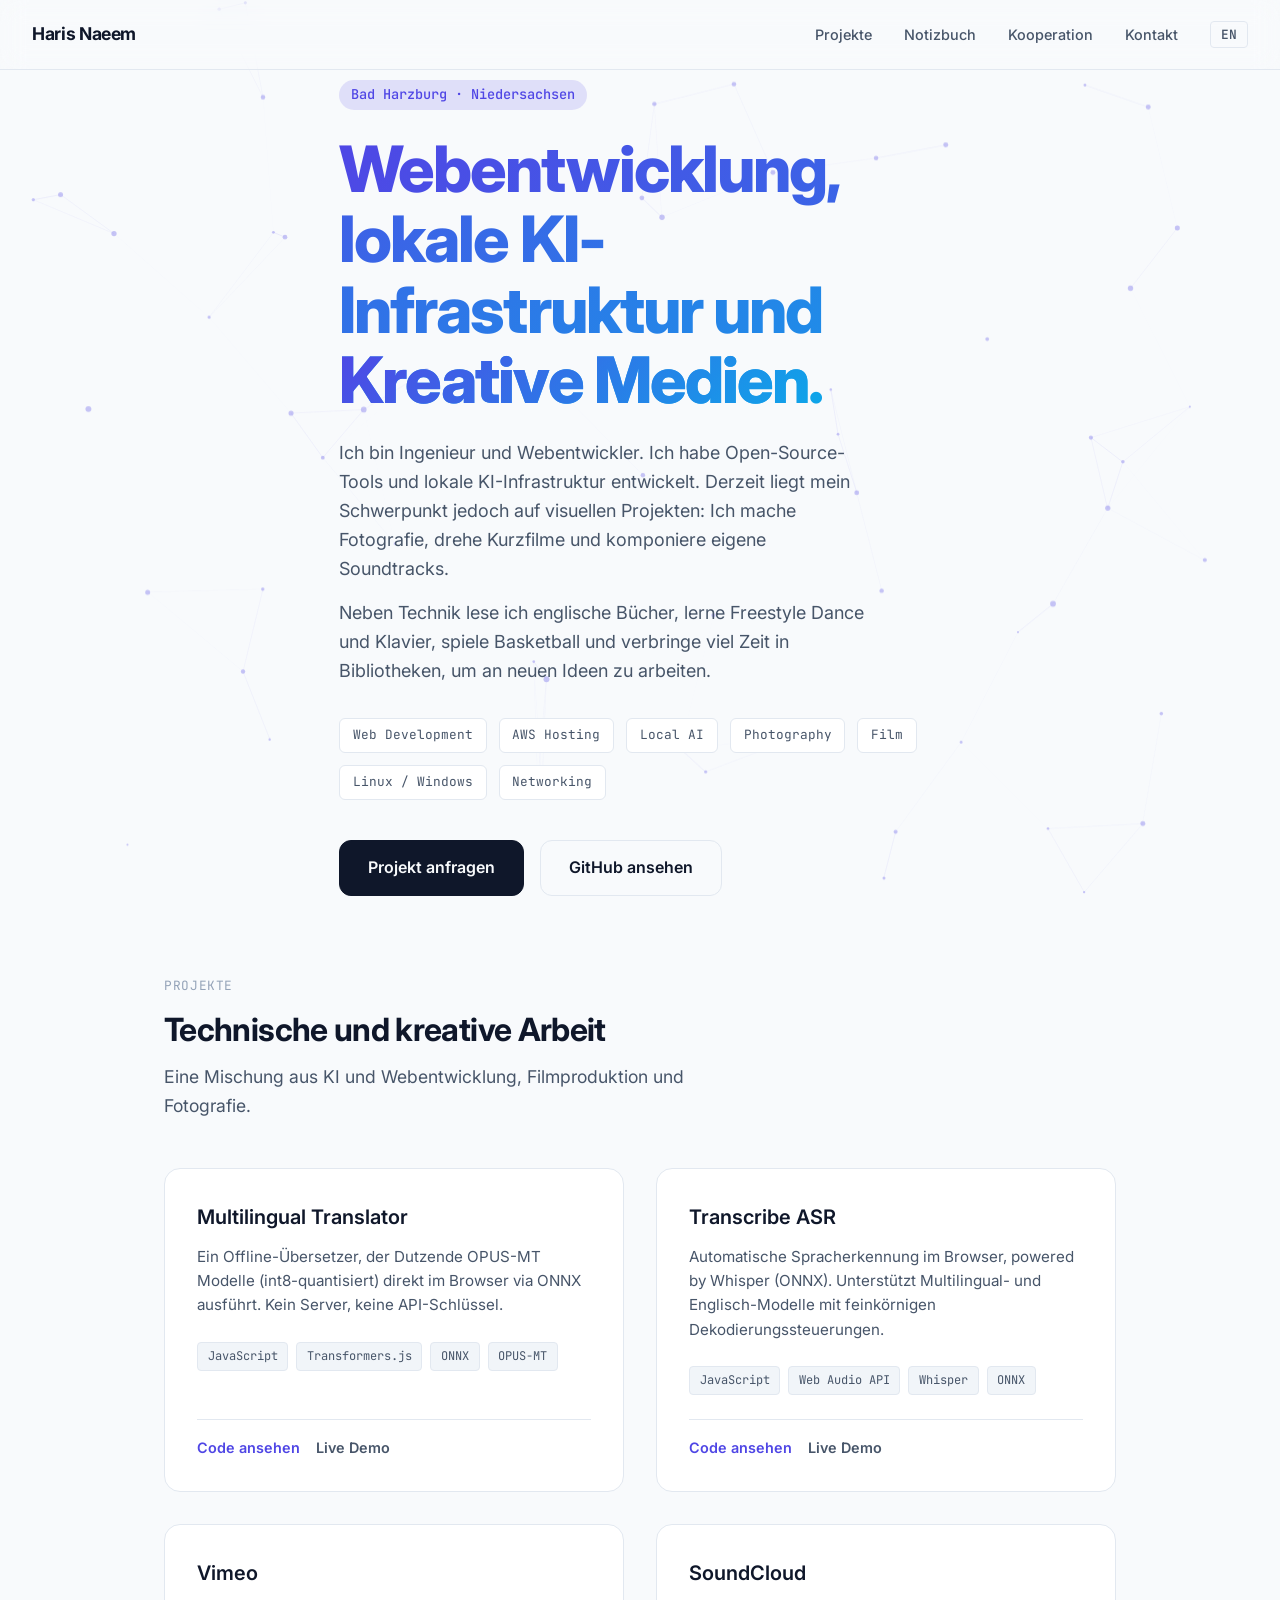
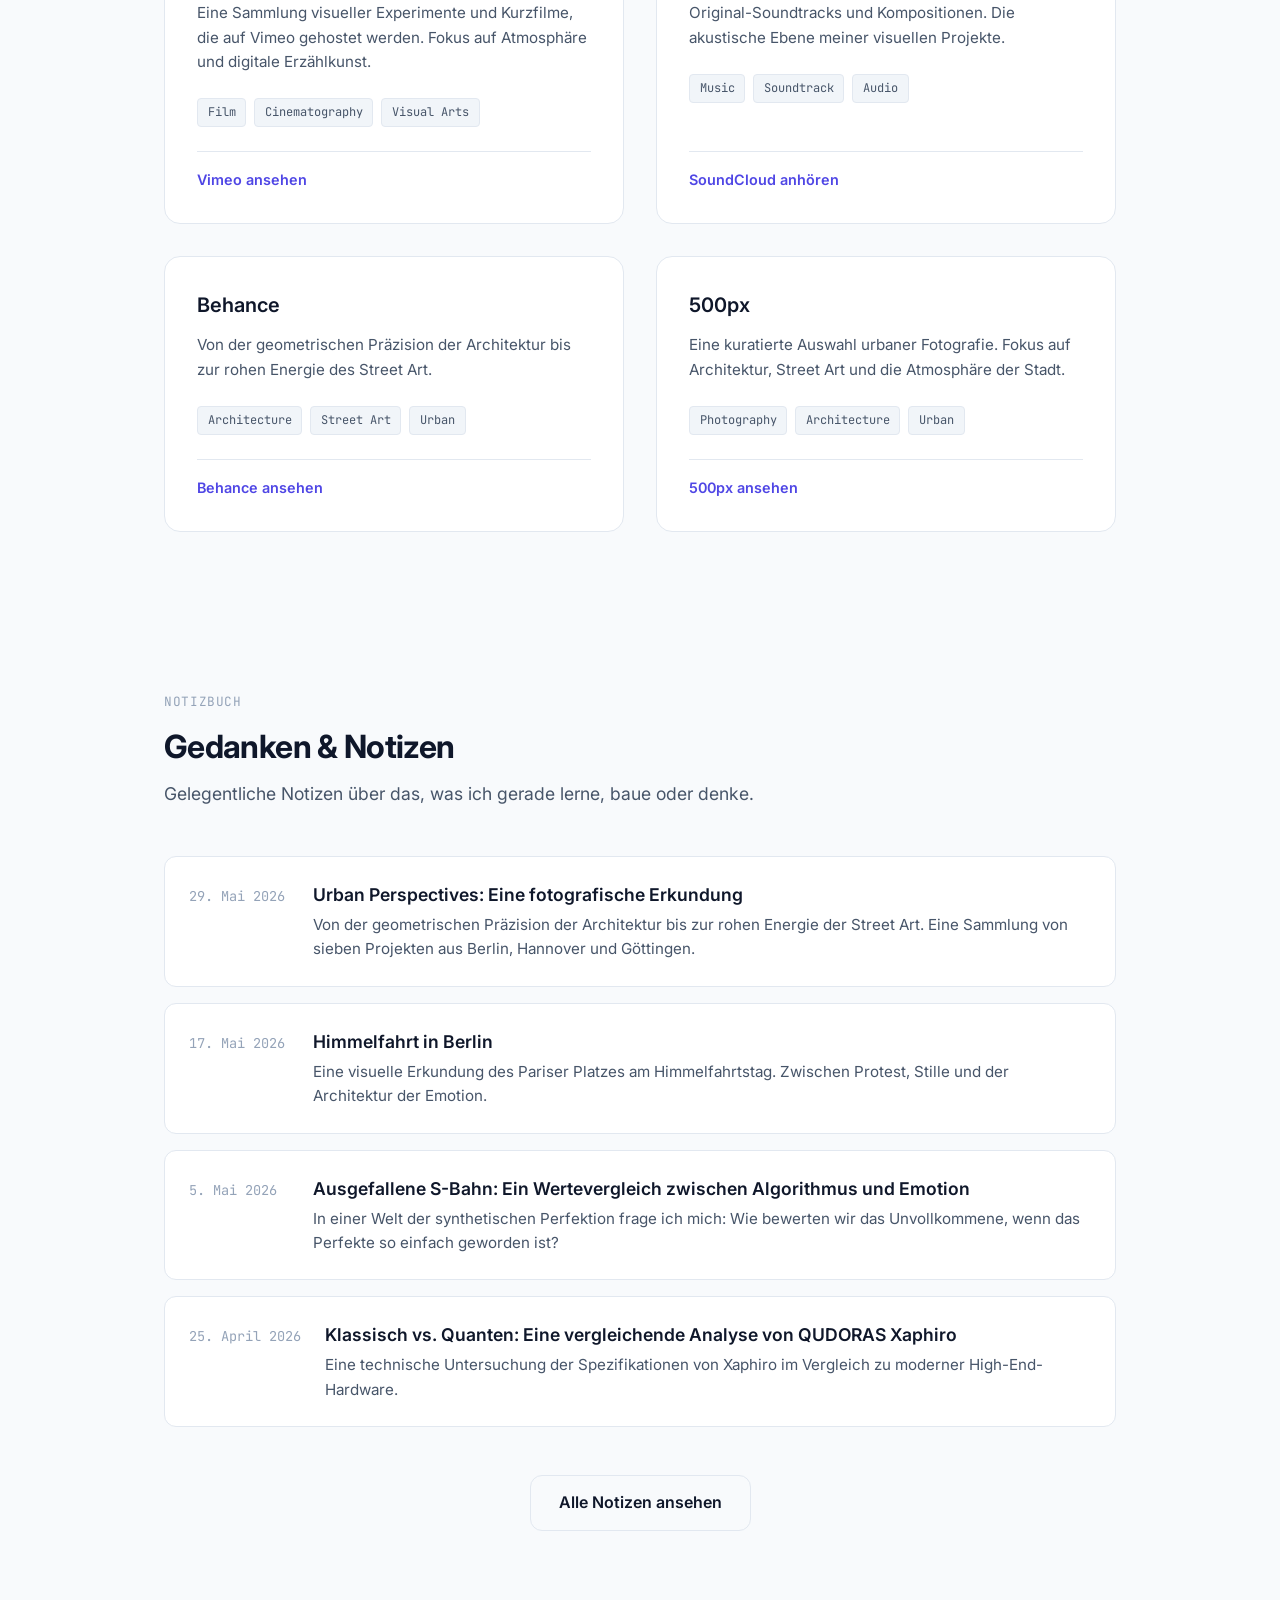
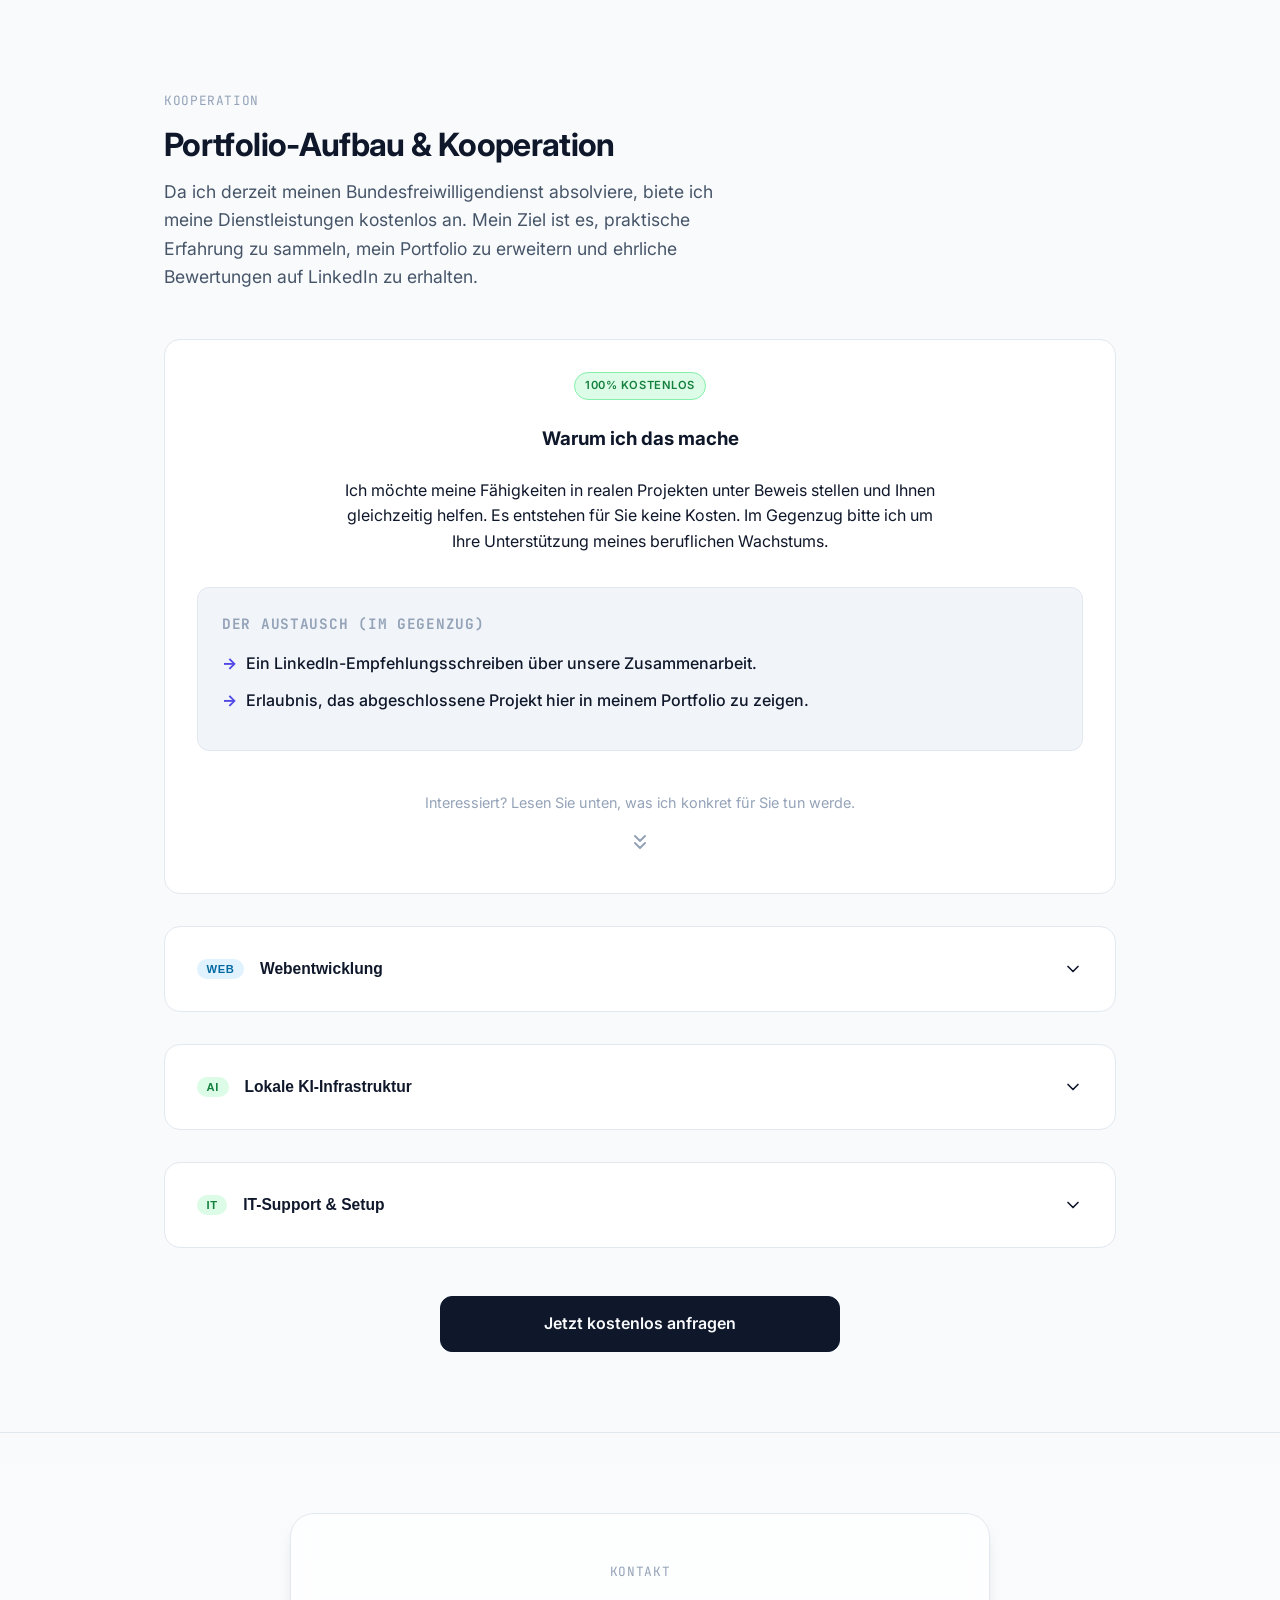
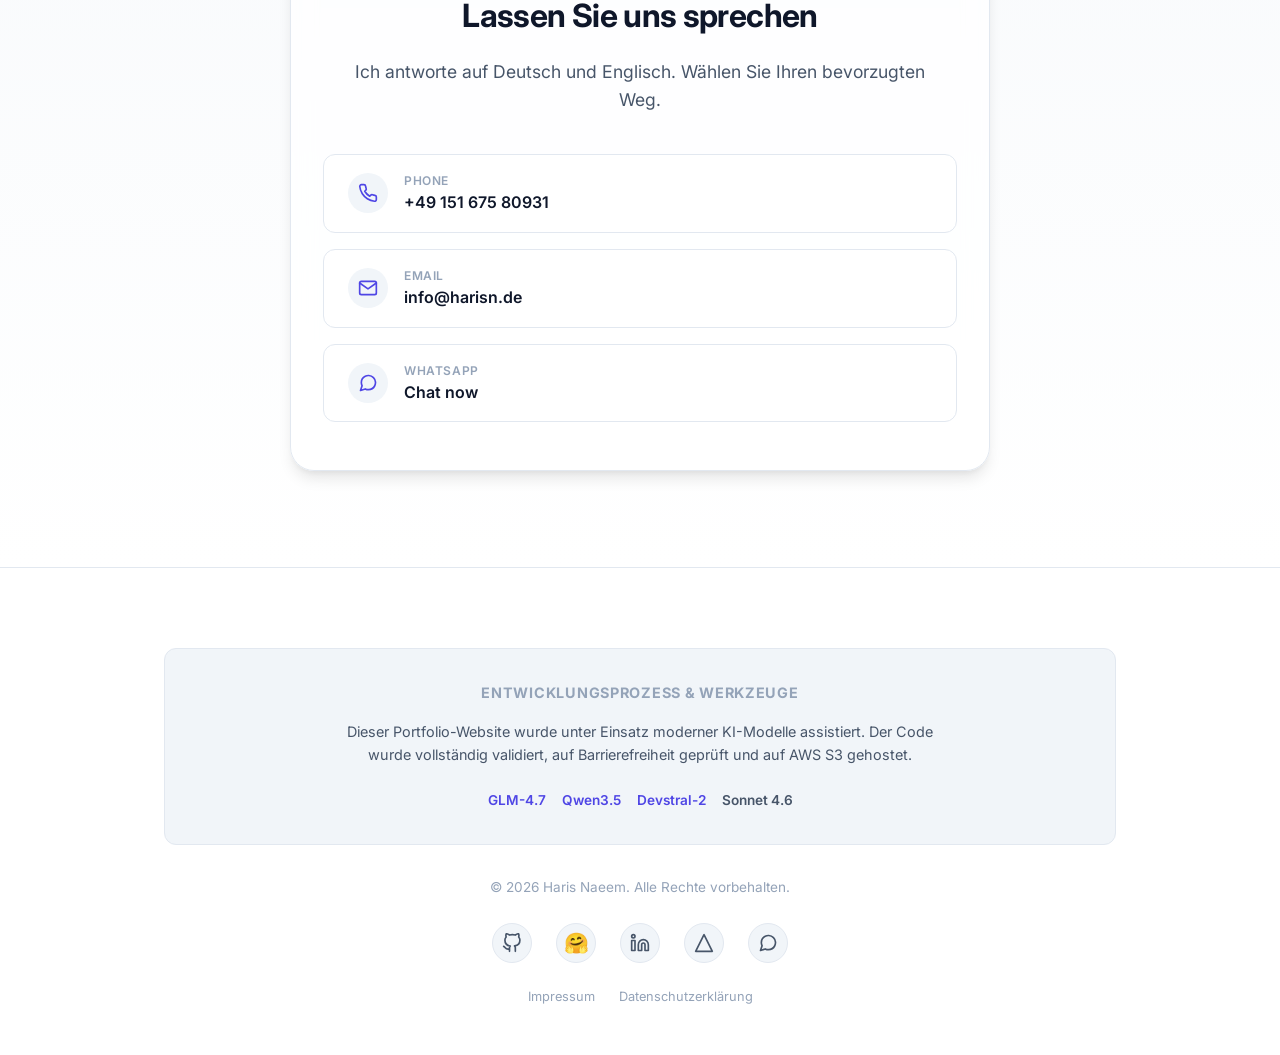
==== commit f0bab2e0: "added file urban-perspectives.html" ====
--- a/index.html
+++ b/index.html
@@ -302,6 +302,20 @@
 
             <div class="notebook-list">
             <!-- New Clickable Blog Post Entry -->
+<a href="urban-perspectives.html" class="entry" style="display: flex; align-items: baseline; gap: 1.5rem; padding: 1.5rem; background-color: var(--bg-surface); border: 1px solid var(--border); border-radius: var(--radius-md); transition: all 0.2s ease;">
+    <span class="entry-date">29. Mai 2026</span>
+    <div class="entry-content">
+        <h3 class="entry-title">
+            <span data-lang="de">Urban Perspectives: Eine fotografische Erkundung</span>
+            <span data-lang="en">Urban Perspectives: A Photographic Exploration</span>
+        </h3>
+        <p class="entry-sub">
+            <span data-lang="de">Von der geometrischen Präzision der Architektur bis zur rohen Energie der Street Art. Eine Sammlung von sieben Projekten aus Berlin, Hannover und Göttingen.</span>
+            <span data-lang="en">From the geometric precision of architecture to the raw energy of street art. A collection of seven projects from Berlin, Hannover, and Göttingen.</span>
+        </p>
+    </div>
+</a>
+            <!-- New Clickable Blog Post Entry -->
 <a href="himmelfahrt-in-berlin.html" class="entry" style="display: flex; align-items: baseline; gap: 1.5rem; padding: 1.5rem; background-color: var(--bg-surface); border: 1px solid var(--border); border-radius: var(--radius-md); transition: all 0.2s ease;">
     <span class="entry-date">17. Mai 2026</span>
     <div class="entry-content">
@@ -342,21 +356,7 @@
             <span data-lang="en">A technical examination of Xaphiro's specifications compared to modern high-end hardware.</span>
         </p>
     </div>
-</a>
-            <!-- Clickable Blog Post Entry -->
-<a href="transcendence-reality.html" class="entry" style="display: flex; align-items: baseline; gap: 1.5rem; padding: 1.5rem; background-color: var(--bg-surface); border: 1px solid var(--border); border-radius: var(--radius-md); transition: all 0.2s ease;">
-    <span class="entry-date">18. April 2026</span>
-    <div class="entry-content">
-        <h3 class="entry-title">
-            <span data-lang="de">Schlafwandeln wir in die Transzendenz?</span>
-            <span data-lang="en">Are We Sleepwalking Into Transcendence?</span>
-        </h3>
-        <p class="entry-sub">
-            <span data-lang="de">Parallelen zwischen dem Film Transcendence, Agentic KI (Mythos) und Quantencomputing (Willow). Eine dystopische Analyse.</span>
-            <span data-lang="en">Parallels between the film Transcendence, Agentic AI (Mythos), and Quantum Computing (Willow). A dystopian analysis.</span>
-        </p>
-    </div>
-</a>                   
+</a>                  
 
                 <!-- "View All" Link -->
                 <div style="text-align: center; margin-top: 2rem;">
--- a/styles.css
+++ b/styles.css
@@ -1139,6 +1139,94 @@
 }
 
 /* =====================================================
+   PORTFOLIO GRID STYLES (For Photography Posts)
+   ===================================================== */
+.portfolio-grid {
+    display: grid;
+    grid-template-columns: repeat(auto-fit, minmax(320px, 1fr));
+    gap: 2.5rem;
+    margin-top: 3rem;
+}
+
+.portfolio-item {
+    background-color: var(--bg-surface);
+    border: 1px solid var(--border);
+    border-radius: var(--radius-lg);
+    padding: 1.5rem;
+    display: flex;
+    flex-direction: column;
+    transition: transform 0.3s ease, box-shadow 0.3s ease;
+}
+
+.portfolio-item:hover {
+    transform: translateY(-5px);
+    box-shadow: var(--shadow-lg);
+    /*border-color: var(--primary);*/
+}
+
+.portfolio-title {
+    font-size: 1.25rem;
+    font-weight: 700;
+    color: var(--text-main);
+    margin-bottom: 0.5rem;
+}
+
+.portfolio-meta {
+    display: flex;
+    gap: 0.5rem;
+    margin-bottom: 1.5rem;
+    flex-wrap: wrap;
+}
+
+.meta-tag {
+    font-family: var(--font-mono);
+    font-size: 0.75rem;
+    padding: 0.25rem 0.6rem;
+    border-radius: 99px;
+    background-color: var(--bg-surface-hover);
+    color: var(--text-secondary);
+    border: 1px solid var(--border);
+}
+
+.portfolio-embed {
+    width: 100%;
+    display: flex;
+    justify-content: center;
+    align-items: center;
+    background-color: var(--bg-body);
+    border-radius: var(--radius-md);
+    overflow: hidden;
+    margin-bottom: 1.5rem;
+    border: 1px solid var(--border);
+    position: relative;
+    /* Maintain aspect ratio for the iframe container */
+    padding-top: 78.21%; /* 316 / 404 * 100 */
+}
+
+.portfolio-embed iframe {
+    position: absolute;
+    top: 0;
+    left: 0;
+    width: 100%;
+    height: 100%;
+    border: none;
+}
+
+.portfolio-desc {
+    font-size: 0.95rem;
+    color: var(--text-secondary);
+    line-height: 1.6;
+    margin: 0;
+}
+
+/* Mobile adjustment for portfolio grid */
+@media (max-width: 768px) {
+    .portfolio-grid {
+        grid-template-columns: 1fr;
+    }
+}
+
+/* =====================================================
    AI DISCLOSURE FOOTER
    ===================================================== */
 .ai-disclosure {
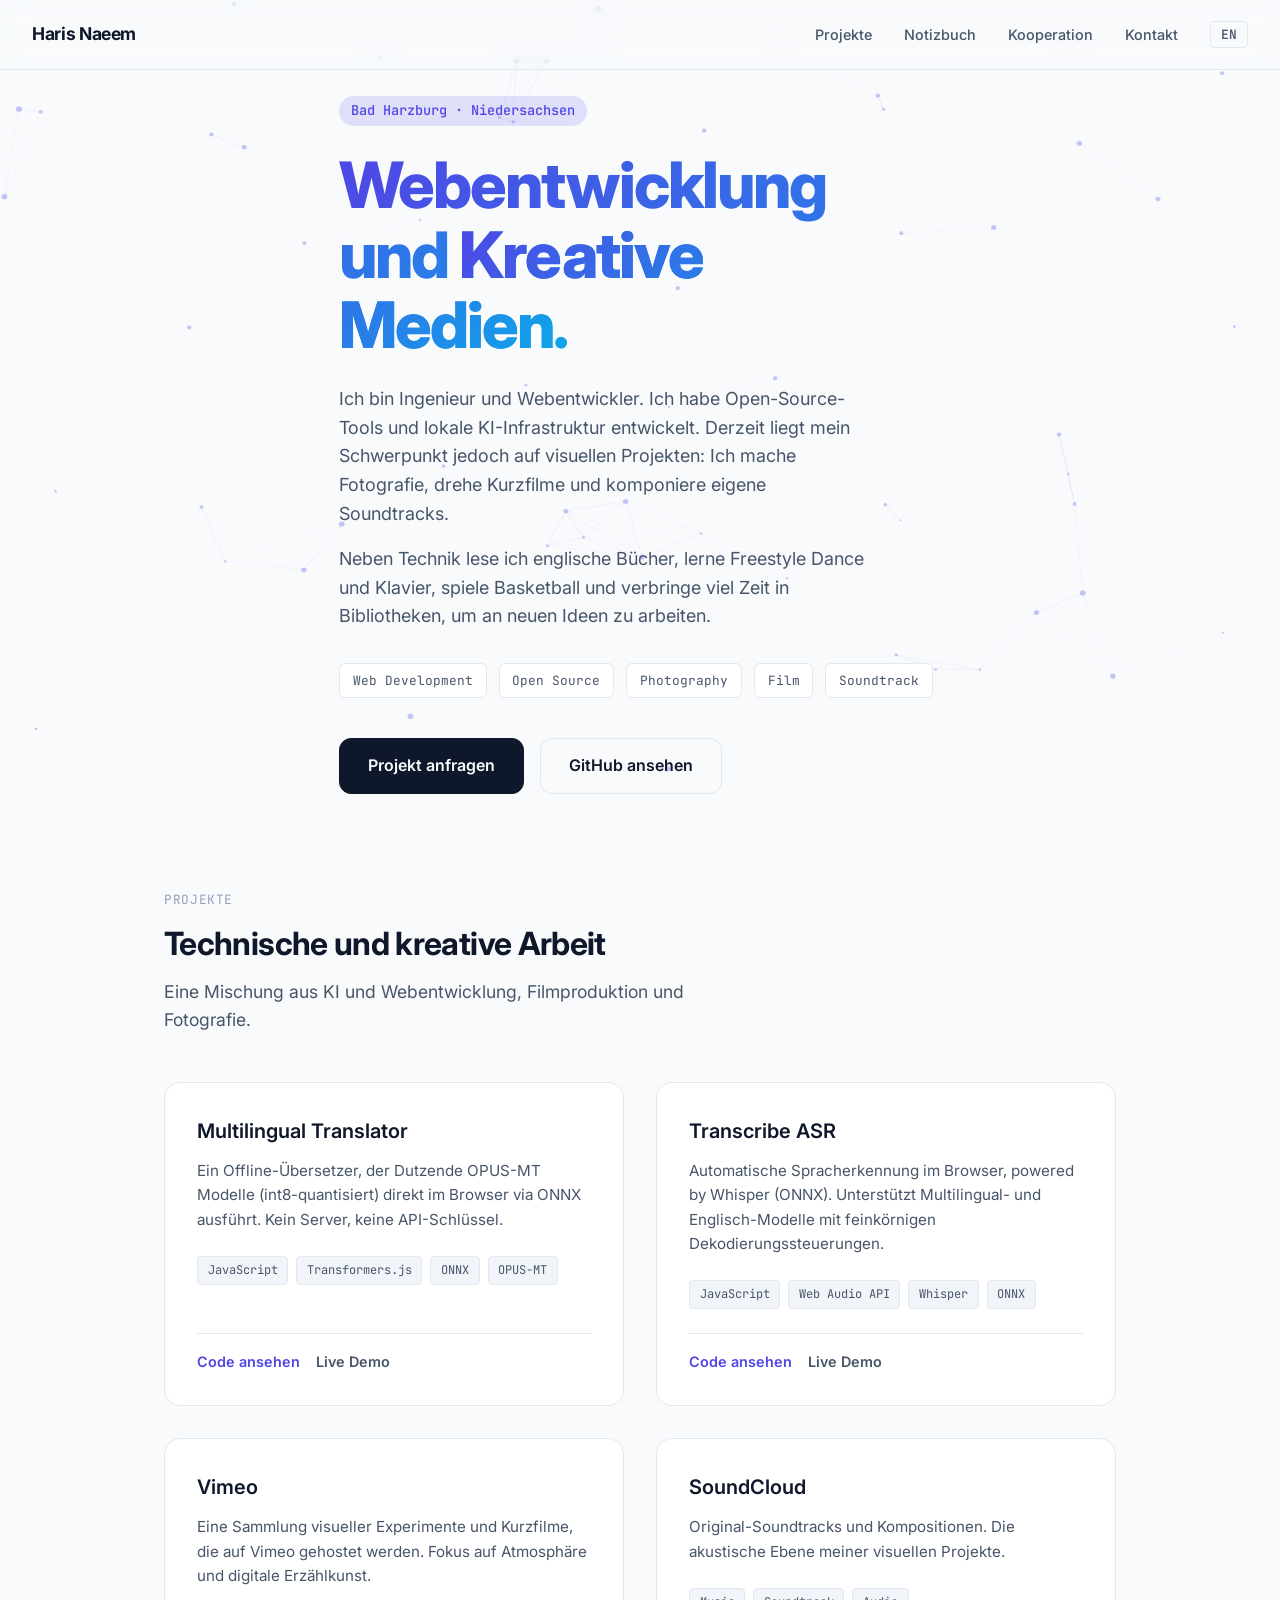
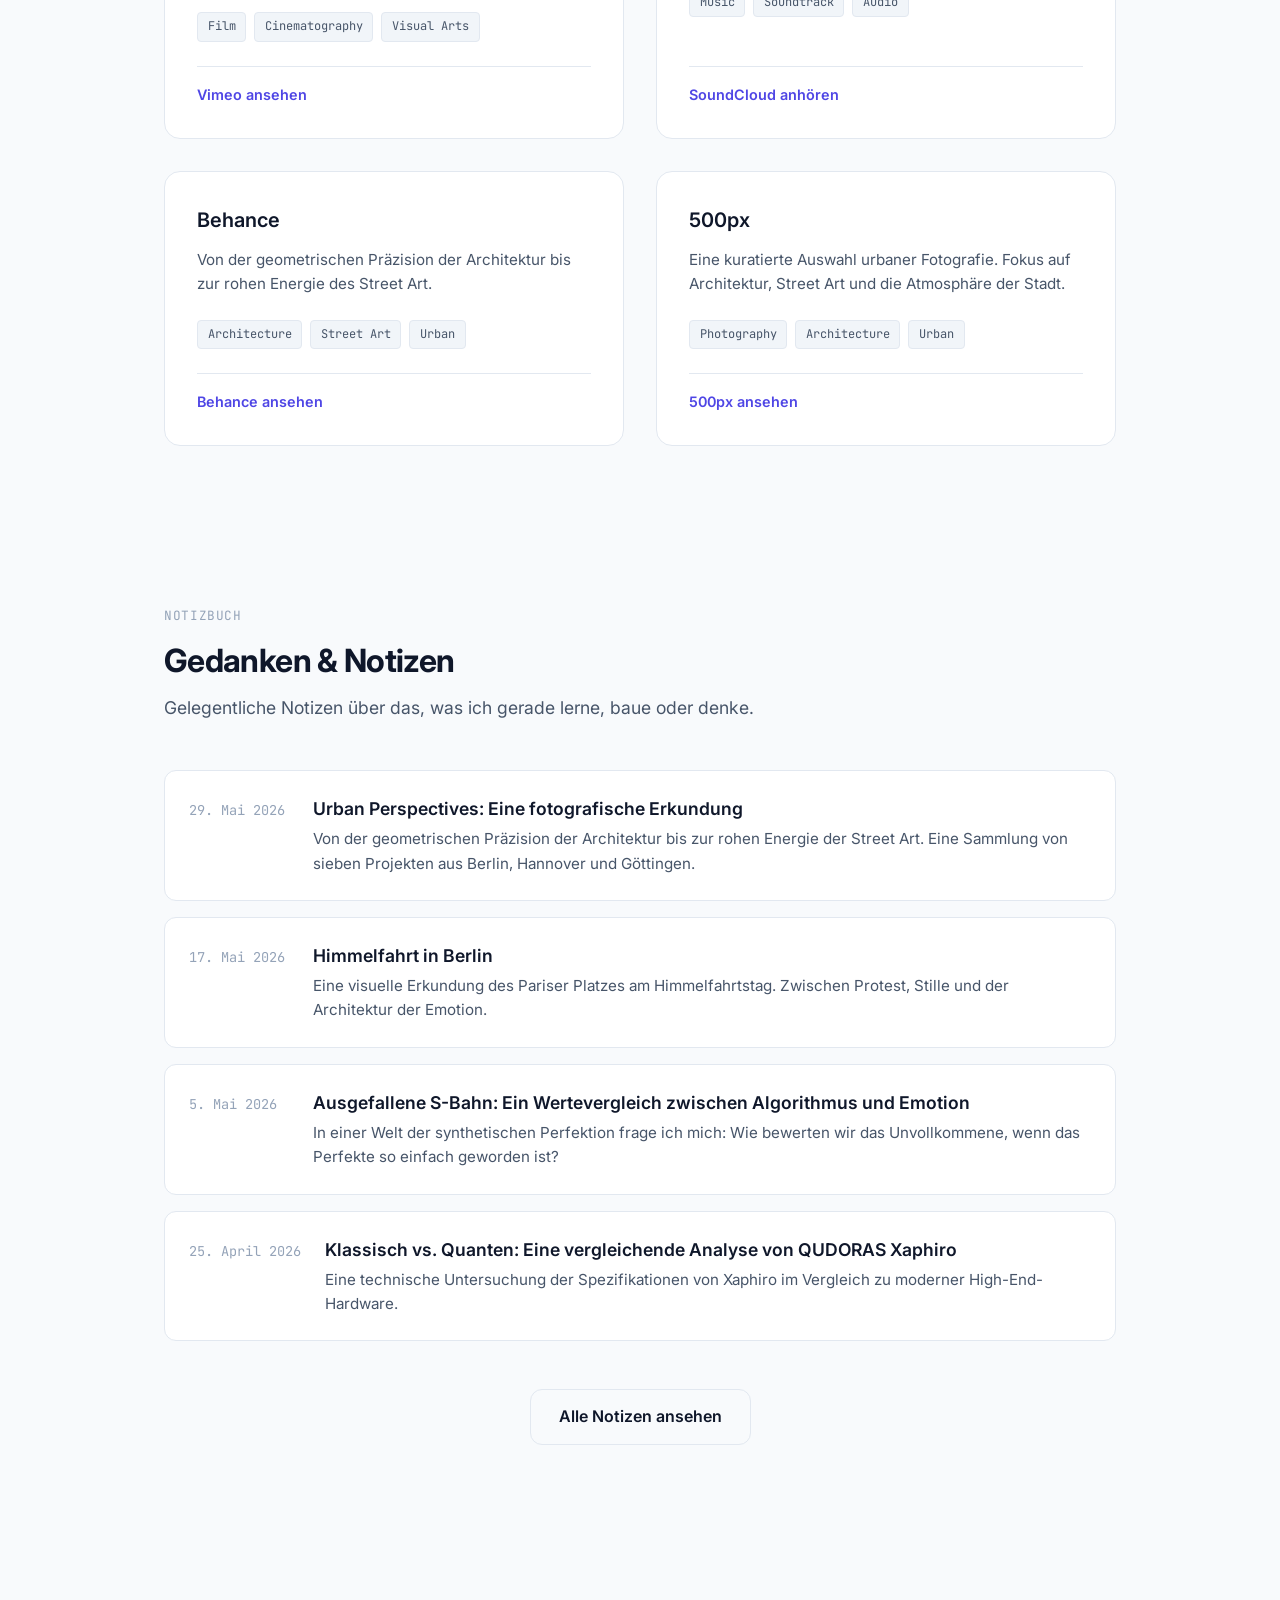
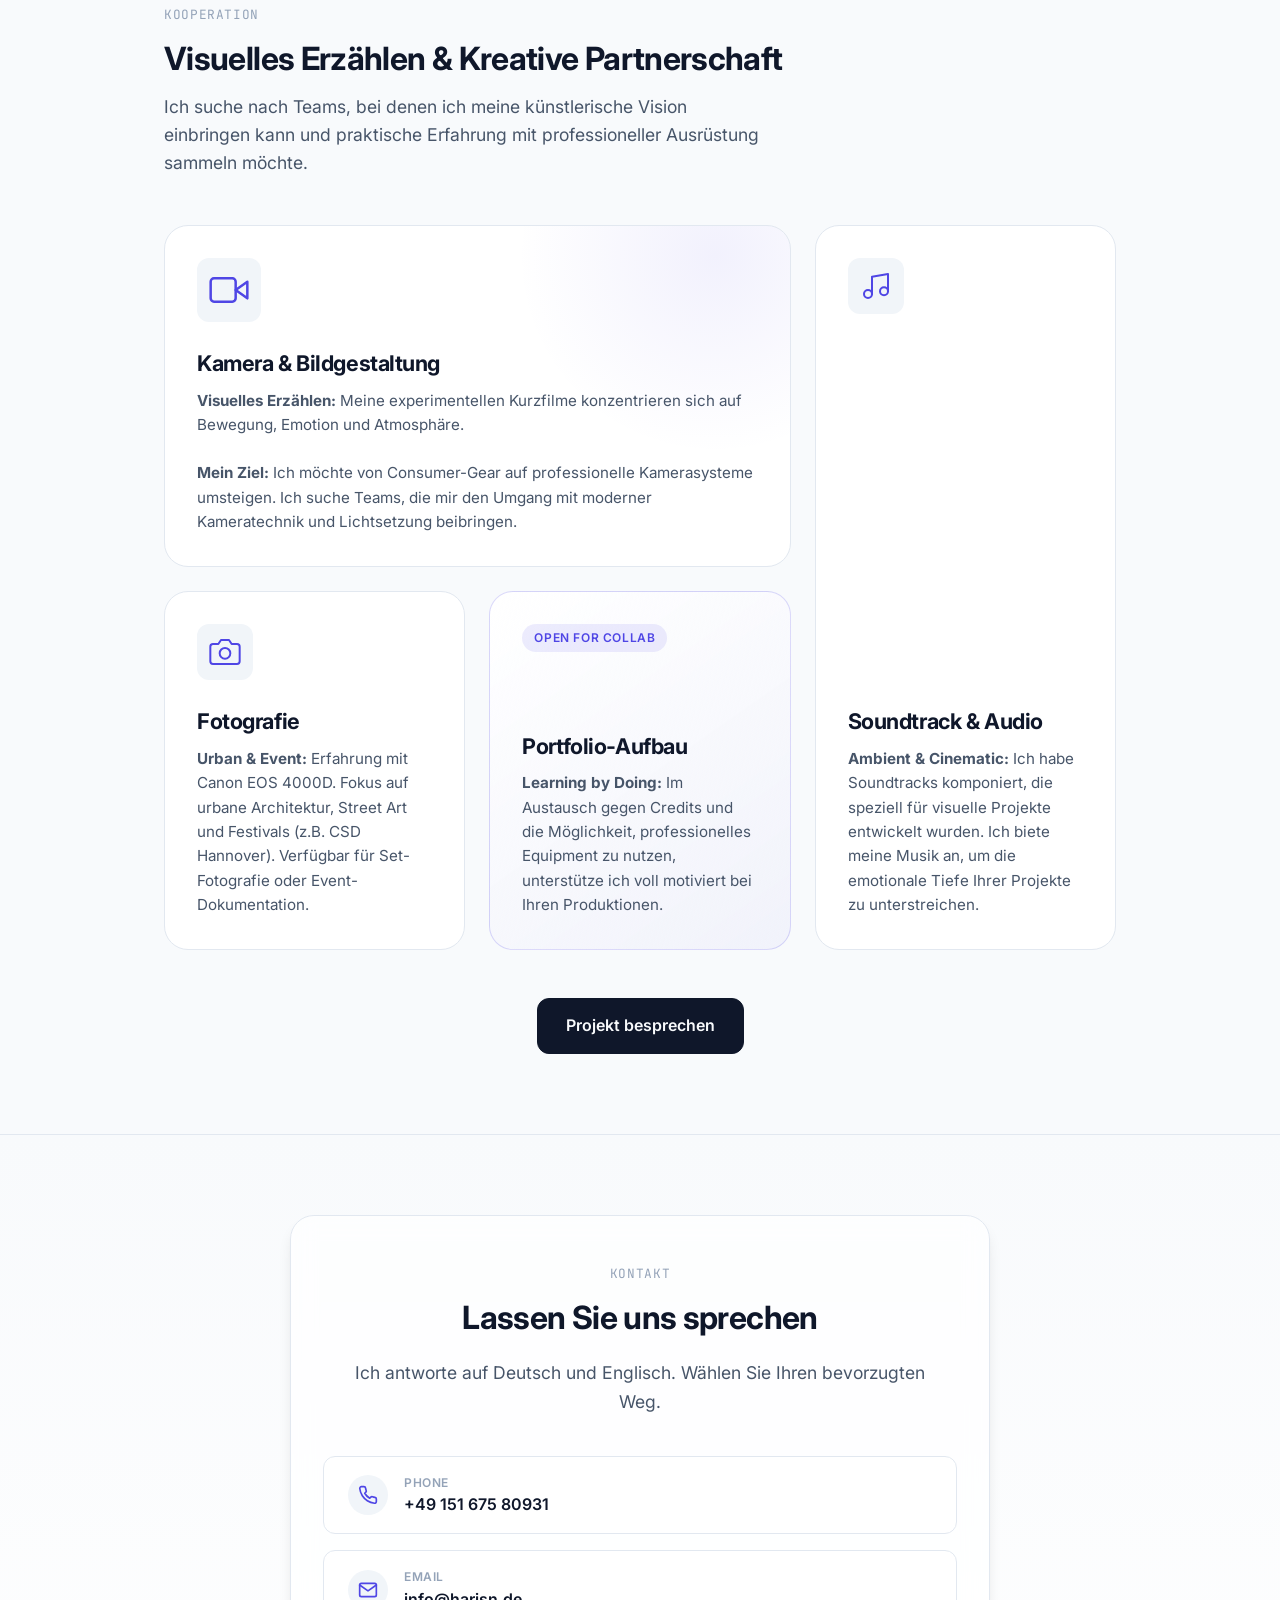
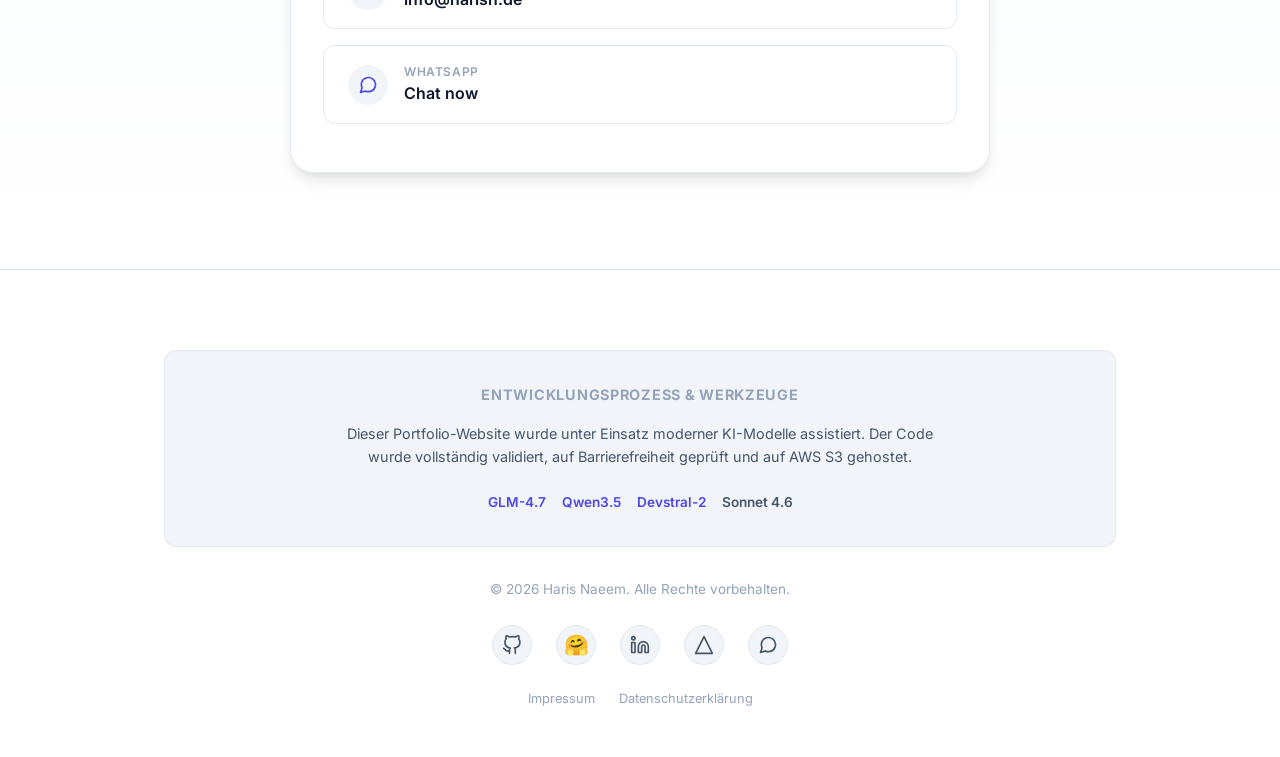
==== commit 7145ae02: "modified:   index.html styles.css" ====
--- a/index.html
+++ b/index.html
@@ -3,17 +3,17 @@
 <head>
     <meta charset="UTF-8">
     <meta name="viewport" content="width=device-width, initial-scale=1.0">
-    <meta name="description" content="Webentwicklung, lokale KI-Infrastruktur und digitale Werkzeuge von Haris Naeem in Bad Harzburg, Niedersachsen">
+    <meta name="description" content="Webentwicklung und Kreative Medien von Haris Naeem in Bad Harzburg, Niedersachsen">
     <meta name="author" content="Haris Naeem">
     <meta name="theme-color" content="#0f172a">
 
     <!-- SEO & Social Media Meta Tags -->
-    <meta property="og:title" content="Haris Naeem - Webentwicklung & KI-Infrastruktur">
-    <meta property="og:description" content="Professionelle Websites, lokale KI-Lösungen und IT-Support im Harz und Niedersachsen">
+    <meta property="og:title" content="Haris Naeem - Webentwicklung & Kreative Medien">
+    <meta property="og:description" content="Portfolio von Haris Naeem: Webentwicklung, Fotografie, Film und Musik.">
     <meta property="og:type" content="website">
     <meta property="og:locale" content="de_DE">
 
-    <title>Haris Naeem | Webentwicklung & KI-Infrastruktur</title>
+    <title>Haris Naeem | Webentwicklung & Kreative Medien</title>
 
     <!-- Google Fonts -->
     <link rel="preconnect" href="https://fonts.googleapis.com">
@@ -69,8 +69,8 @@
             </span>
             
             <h1>
-                <span data-lang="de">Webentwicklung, lokale KI-Infrastruktur und <span>Kreative Medien</span>.</span>
-                <span data-lang="en">Web Development, Local AI Infrastructure, and <span>Creative Media</span>.</span>
+                <span data-lang="de">Webentwicklung und <span>Kreative Medien</span>.</span>
+                <span data-lang="en">Web Development and <span>Creative Media</span>.</span>
             </h1>
             
             <div class="hero-body">
@@ -97,12 +97,10 @@
 
             <div class="pill-row">
                 <span class="pill">Web Development</span>
-                <span class="pill">AWS Hosting</span>
-                <span class="pill">Local AI</span>
+                <span class="pill">Open Source</span>
                 <span class="pill">Photography</span>
                 <span class="pill">Film</span>
-                <span class="pill">Linux / Windows</span>
-                <span class="pill">Networking</span>
+                <span class="pill">Soundtrack</span>
             </div>
 
             <div class="cta-row">
@@ -372,6 +370,7 @@
         </div>
     </section>
 
+
 <!-- COLLABORATION SECTION -->
 <section id="kooperation" class="section-spacer">
     <div class="container">
@@ -381,387 +380,131 @@
                 <span data-lang="en">Collaboration</span>
             </span>
             <h2 class="section-title">
-                <span data-lang="de">Portfolio-Aufbau & Kooperation</span>
-                <span data-lang="en">Portfolio Building & Cooperation</span>
+                <span data-lang="de">Visuelles Erzählen & Kreative Partnerschaft</span>
+                <span data-lang="en">Visual Storytelling & Creative Partnership</span>
             </h2>
             <p class="section-sub">
-                <span data-lang="de">Da ich derzeit meinen Bundesfreiwilligendienst absolviere, biete ich meine Dienstleistungen kostenlos an. Mein Ziel ist es, praktische Erfahrung zu sammeln, mein Portfolio zu erweitern und ehrliche Bewertungen auf LinkedIn zu erhalten.</span>
-                <span data-lang="en">As I am currently completing my Federal Volunteer Service, I am offering my services for free. My goal is to gain practical experience, expand my portfolio, and receive honest reviews on LinkedIn.</span>
+                <span data-lang="de">
+                    Ich suche nach Teams, bei denen ich meine künstlerische Vision einbringen kann 
+                    und praktische Erfahrung mit professioneller Ausrüstung sammeln möchte.
+                </span>
+                <span data-lang="en">
+                    I am looking for teams where I can contribute my artistic vision and gain 
+                    hands-on experience with professional equipment.
+                </span>
             </p>
         </div>
 
-        <!-- Single Column Stacked Cards (Full Width) -->
-        <div style="display: flex; flex-direction: column; gap: 2rem;">
+        <!-- Modern Bento Grid -->
+        <div class="bento-grid">
             
-            <!-- CARD 1: THE OFFER (Always Visible) -->
-            <article class="collab-card">
-                <div class="badge-row" style="justify-content: center; margin-bottom: 1.5rem;">
-                    <span class="badge badge-free">100% Kostenlos</span>
-                </div>
-                
-                <h3 style="text-align: center; margin-bottom: 1.5rem;">
-                    <span data-lang="de">Warum ich das mache</span>
-                    <span data-lang="en">Why I am doing this</span>
-                </h3>
-                
-                <p style="text-align: center; max-width: 600px; margin: 0 auto 2rem auto;">
-                    <span data-lang="de">
-                        Ich möchte meine Fähigkeiten in realen Projekten unter Beweis stellen und Ihnen gleichzeitig helfen. 
-                        Es entstehen für Sie keine Kosten. Im Gegenzug bitte ich um Ihre Unterstützung meines beruflichen Wachstums.
-                    </span>
-                    <span data-lang="en">
-                        I want to prove my skills in real projects while helping you at the same time. 
-                        There are no costs for you. In return, I ask for your support in my professional growth.
-                    </span>
-                </p>
-
-                <div class="exchange-box" style="text-align: left;">
-                    <h4>
-                        <span data-lang="de">Der Austausch (Im Gegenzug)</span>
-                        <span data-lang="en">The Exchange (In Return)</span>
-                    </h4>
-                    <ul class="exchange-list">
-                        <li>
-                            <span data-lang="de">Ein LinkedIn-Empfehlungsschreiben über unsere Zusammenarbeit.</span>
-                            <span data-lang="en">A LinkedIn recommendation about our collaboration.</span>
-                        </li>
-                        <li>
-                            <span data-lang="de">Erlaubnis, das abgeschlossene Projekt hier in meinem Portfolio zu zeigen.</span>
-                            <span data-lang="en">Permission to showcase the completed project here in my portfolio.</span>
-                        </li>
-                    </ul>
-                </div>
-
-                <div style="margin-top: 2.5rem; text-align: center;">
-                    <p style="font-size: 0.9rem; color: var(--text-muted); margin-bottom: 1rem;">
-                        <span data-lang="de">Interessiert? Lesen Sie unten, was ich konkret für Sie tun werde.</span>
-                        <span data-lang="en">Interested? Read below what I will specifically do for you.</span>
-                    </p>
-                    <svg xmlns="http://www.w3.org/2000/svg" width="24" height="24" viewBox="0 0 24 24" fill="none" stroke="var(--text-muted)" stroke-width="2" stroke-linecap="round" stroke-linejoin="round"><path d="M7 13l5 5 5-5M7 6l5 5 5-5"/></svg>
-                </div>
-            </article>
-
-            <!-- CARD 2: WEB DEVELOPMENT (Collapsible) -->
-            <article class="collab-card accordion-card">
-                <button class="accordion-header" onclick="toggleAccordion('web-content', this)" aria-expanded="false">
-                    <span style="display: flex; align-items: center; gap: 1rem;">
-                        <span class="badge badge-remote" style="margin:0;">Web</span>
-                        <h3 style="margin: 0;">
-                            <span data-lang="de">Webentwicklung</span>
-                            <span data-lang="en">Web Development</span>
+            <!-- 1. Main Focus: Cinematography (Large Card) -->
+            <article class="bento-card bento-large span-2" onmousemove="handleCardHover(event, this)">
+                <div class="bento-content">
+                    <div class="bento-icon">
+                        <svg xmlns="http://www.w3.org/2000/svg" width="40" height="40" viewBox="0 0 24 24" fill="none" stroke="currentColor" stroke-width="1.5" stroke-linecap="round" stroke-linejoin="round"><polygon points="23 7 16 12 23 17 23 7"></polygon><rect x="1" y="5" width="15" height="14" rx="2" ry="2"></rect></svg>
+                    </div>
+                    <div class="bento-text">
+                        <h3>
+                            <span data-lang="de">Kamera & Bildgestaltung</span>
+                            <span data-lang="en">Cinematography & Visuals</span>
                         </h3>
-                    </span>
-                    <svg class="accordion-icon" xmlns="http://www.w3.org/2000/svg" width="20" height="20" viewBox="0 0 24 24" fill="none" stroke="currentColor" stroke-width="2" stroke-linecap="round" stroke-linejoin="round"><polyline points="6 9 12 15 18 9"></polyline></svg>
-                </button>
-                
-                <div id="web-content" class="accordion-content">
-                    <div style="padding-top: 1.5rem;">
-                        
-                        <!-- Web Dev Tasks -->
-                        <div class="task-category">
-                            <ul class="task-list bullets-arrow">
-                                <li>
-                                    <span data-lang="de">
-                                        <strong>Die Technologie:</strong> Ich erstelle eine <strong>moderne, statische Website</strong> (Handcrafted HTML/CSS/JS). 
-                                        Das bedeutet: Kein langsames WordPress, keine monatlichen Plugin-Kosten, sondern maximaler Performance, Sicherheit und Geschwindigkeit.
-                                    </span>
-                                    <span data-lang="en">
-                                        <strong>The Technology:</strong> I create a <strong>modern, static website</strong> (Handcrafted HTML/CSS/JS). 
-                                        This means: No slow WordPress, no monthly plugin costs, but maximum performance, security, and speed.
-                                    </span>
-                                </li>
-                                <li>
-                                    <span data-lang="de">
-                                        <strong>Hosting & Workflow (GitHub Pages):</strong> 
-                                        Wir nutzen GitHub Pages für das kostenlose Hosting. 
-                                        <br>• <strong>Der Prozess:</strong> Ich erstelle ein Projekt-Repository in <strong>Ihrem</strong> GitHub-Account (oder helfe Ihnen, eines zu erstellen). 
-                                        <br>• <strong>Ihr Vorteil:</strong> Sie behalten 100% die Kontrolle über den Code. Die Website gehört Ihnen.
-                                    </span>
-                                    <span data-lang="en">
-                                        <strong>Hosting & Workflow (GitHub Pages):</strong> 
-                                        We use GitHub Pages for free hosting. 
-                                        <br>• <strong>The Process:</strong> I create a project repository in <strong>your</strong> GitHub account (or help you create one). 
-                                        <br>• <strong>Your Benefit:</strong> You retain 100% control over the code. The website belongs to you.
-                                    </span>
-                                </li>
-                                <li>
-                                    <span data-lang="de">
-                                        <strong>Domain & SSL:</strong> Ich verbinde Ihre eigene Domain (z.B. `meine-firma.de`) mit der GitHub-Seite. 
-                                        Das SSL-Zertifikat (für das Schloss-Symbol im Browser) wird dabei automatisch und kostenlos von GitHub konfiguriert.
-                                    </span>
-                                    <span data-lang="en">
-                                        <strong>Domain & SSL:</strong> I connect your own domain (e.g., `example.com`) to the GitHub site. 
-                                        The SSL certificate (for the lock icon in the browser) is configured automatically and free of charge by GitHub.
-                                    </span>
-                                </li>
-                                <li>
-                                    <span data-lang="de">
-                                        <strong>E-Mail (Exklusiv):</strong> E-Mail-Dienste werden nicht über GitHub bereitgestellt. 
-                                        Ich kann jedoch helfen, eine professionelle E-Mail-Lösung (z.B. Tuta) separat einzurichten.
-                                    </span>
-                                    <span data-lang="en">
-                                        <strong>Email (Exclusive):</strong> Email services are not provided by GitHub. 
-                                        However, I can help set up a professional email solution (e.g., Tuta) separately.
-                                    </span>
-                                </li>
-                                <li>
-                                    <span data-lang="de">Responsive Design für optimale Darstellung auf Mobilgeräten und Desktops.</span>
-                                    <span data-lang="en">Responsive design for optimal display on mobile and desktop.</span>
-                                </li>
-                                <li>
-                                    <span data-lang="de">Grundlegende SEO-Optimierung (Meta-Tags, Struktur).</span>
-                                    <span data-lang="en">Basic SEO optimization (Meta tags, structure).</span>
-                                </li>
-                            </ul>
-                        </div>
-
-                        <!-- NESTED: Important Info for Web Dev -->
-                        <div style="margin-top: 2rem; background: var(--bg-surface-hover); padding: 1.5rem; border-radius: var(--radius-sm); border-left: 3px solid var(--accent);">
-                            <h5 style="margin: 0 0 1rem 0; font-size: 0.95rem; color: var(--accent); display: flex; align-items: center; gap: 0.5rem;">
-                                <svg xmlns="http://www.w3.org/2000/svg" width="16" height="16" viewBox="0 0 24 24" fill="none" stroke="currentColor" stroke-width="2" stroke-linecap="round" stroke-linejoin="round"><circle cx="12" cy="12" r="10"></circle><line x1="12" y1="16" x2="12" y2="12"></line><line x1="12" y1="8" x2="12.01" y2="8"></line></svg>
-                                <span data-lang="de">Wichtige Infos vorab</span>
-                                <span data-lang="en">Important Info Upfront</span>
-                            </h5>
-                            <ul style="margin: 0; padding-left: 1.2rem; font-size: 0.9rem; color: var(--text-secondary); line-height: 1.6;">
-                                <li style="margin-bottom: 0.5rem;">
-                                    <span data-lang="de"><strong>Stack:</strong> Ich baue keine WordPress, Wix, Squarespace oder Shopify-Seiten. Ich nutze Modern Semantic HTML5, CSS3 und Vanilla JavaScript.</span>
-                                    <span data-lang="en"><strong>Stack:</strong> I do not build WordPress, Wix, Squarespace or Shopify sites. I use Modern Semantic HTML5, CSS3, and Vanilla JavaScript.</span>
-                                </li>
-                                <li style="margin-bottom: 0.5rem;">
-                                    <span data-lang="de"><strong>Hosting:</strong> Wir nutzen GitHub Pages. Ich erstelle das Repository in <strong>Ihrem</strong> Account, damit Sie den Code besitzen.</span>
-                                    <span data-lang="en"><strong>Hosting:</strong> We use GitHub Pages. I create the repository in <strong>your</strong> account so you own the code.</span>
-                                </li>
-                                <li>
-                                    <span data-lang="de"><strong>Voraussetzung:</strong> Wenn Sie kein GitHub haben, helfe ich Ihnen, eines in 2 Minuten kostenlos zu erstellen.</span>
-                                    <span data-lang="en"><strong>Requirement:</strong> If you don't have GitHub, I will help you create one for free in 2 minutes.</span>
-                                </li>
-                            </ul>
-                        </div>
-
-                    </div>
-                </div>
-            </article>
-
-            <!-- CARD 3: LOCAL AI (Collapsible) -->
-            <article class="collab-card accordion-card">
-                <button class="accordion-header" onclick="toggleAccordion('ai-content', this)" aria-expanded="false">
-                    <span style="display: flex; align-items: center; gap: 1rem;">
-                        <span class="badge badge-regional" style="margin:0;">AI</span>
-                        <h3 style="margin: 0;">
-                            <span data-lang="de">Lokale KI-Infrastruktur</span>
-                            <span data-lang="en">Local AI Infrastructure</span>
+                        <p>
+                            <span data-lang="de">
+                                <strong>Visuelles Erzählen:</strong> Meine experimentellen Kurzfilme konzentrieren sich auf Bewegung, Emotion und Atmosphäre. 
+                                <br><br>
+                                <strong>Mein Ziel:</strong> Ich möchte von Consumer-Gear auf professionelle Kamerasysteme umsteigen. Ich suche Teams, die mir den Umgang mit moderner Kameratechnik und Lichtsetzung beibringen.
+                            </span>
+                            <span data-lang="en">
+                                <strong>Visual Storytelling:</strong> My experimental short films focus on motion, emotion, and atmosphere.
+                                <br><br>
+                                <strong>My Goal:</strong> I want to transition from consumer gear to professional camera systems. I am looking for teams willing to mentor me in handling modern camera technology and lighting setups.
+                            </span>
+                        </p>
+                    </div>
+                </div>
+                <!-- Decorative background element -->
+                <div class="bento-bg-gradient"></div>
+            </article>
+
+            <!-- 2. Sound Design (Tall Card) -->
+            <article class="bento-card bento-tall" onmousemove="handleCardHover(event, this)">
+                <div class="bento-content">
+                    <div class="bento-icon">
+                        <svg xmlns="http://www.w3.org/2000/svg" width="32" height="32" viewBox="0 0 24 24" fill="none" stroke="currentColor" stroke-width="1.5" stroke-linecap="round" stroke-linejoin="round"><path d="M9 18V5l12-2v13"></path><circle cx="6" cy="18" r="3"></circle><circle cx="18" cy="16" r="3"></circle></svg>
+                    </div>
+                    <div class="bento-text">
+                        <h3>
+                            <span data-lang="de">Soundtrack & Audio</span>
+                            <span data-lang="en">Soundtrack & Audio</span>
                         </h3>
-                    </span>
-                    <svg class="accordion-icon" xmlns="http://www.w3.org/2000/svg" width="20" height="20" viewBox="0 0 24 24" fill="none" stroke="currentColor" stroke-width="2" stroke-linecap="round" stroke-linejoin="round"><polyline points="6 9 12 15 18 9"></polyline></svg>
-                </button>
-                
-                <div id="ai-content" class="accordion-content">
-                    <div style="padding-top: 1.5rem;">
-                        
-                        <!-- AI Tasks -->
-                        <div class="task-category">
-                            <ul class="task-list bullets-arrow">
-                                <li>
-                                    <span data-lang="de">
-                                        <strong>Tool-Stack & Deployment:</strong> 
-                                        Ich bringe Erfahrung mit den etablierten Standards mit (<strong>Ollama</strong>, <strong>LM Studio</strong>, <strong>text-generation-webui</strong>, <strong>llama.cpp</strong>). 
-                                        Darüber hinaus kann ich moderne Produktions-Stacks wie <strong>vLLM</strong> (für hohen Durchsatz), <strong>LocalAI</strong> (OpenAI-kompatible Server) oder containerisierte Lösungen via <strong>Docker Model Runner</strong> einrichten.
-                                    </span>
-                                    <span data-lang="en">
-                                        <strong>Tool Stack & Deployment:</strong> 
-                                        I bring experience with established standards (<strong>Ollama</strong>, <strong>LM Studio</strong>, <strong>text-generation-webui</strong>, <strong>llama.cpp</strong>). 
-                                        Additionally, I can set up modern production stacks like <strong>vLLM</strong> (for high throughput), <strong>LocalAI</strong> (OpenAI-compatible servers), or containerized solutions via <strong>Docker Model Runner</strong>.
-                                    </span>
-                                </li>
-                                <li>
-                                    <span data-lang="de">
-                                        <strong>OS-Szenarien (Linux vs. Windows/Mac):</strong> 
-                                        <br>• <strong>Linux von Grund auf:</strong> Installation von Ubuntu (Server/Desktop), NVIDIA-Treiber (CUDA/ROCm) und Backend-Setup für maximale Performance.
-                                        <br>• <strong>Bestehendes OS:</strong> Nahtlose Integration in Ihre aktuelle Windows- oder macOS-Umgebung mit passenden GUIs oder CLI-Tools.
-                                    </span>
-                                    <span data-lang="en">
-                                        <strong>OS Scenarios (Linux vs. Windows/Mac):</strong> 
-                                        <br>• <strong>Linux from Scratch:</strong> Installation of Ubuntu (Server/Desktop), NVIDIA drivers (CUDA/ROCm), and backend setup for maximum performance.
-                                        <br>• <strong>Existing OS:</strong> Seamless integration into your current Windows or macOS environment with suitable GUIs or CLI tools.
-                                    </span>
-                                </li>
-                                <li>
-                                    <span data-lang="de">
-                                        <strong>Modell-Optimierung:</strong> 
-                                        Auswahl und Download der passenden Modelle von HuggingFace. Nutzung von <strong>Quantisierung</strong> (4-bit/8-bit via AWQ/GPTQ/BitsAndBytes), um große Modelle (z.B. Llama-3.1-70B) auch auf Hardware mit begrenztem VRAM nutzbar zu machen.
-                                    </span>
-                                    <span data-lang="en">
-                                        <strong>Model Optimization:</strong> 
-                                        Selection and download of suitable models from HuggingFace. Utilization of <strong>Quantization</strong> (4-bit/8-bit via AWQ/GPTQ/BitsAndBytes) to make large models (e.g., Llama-3.1-70B) usable even on hardware with limited VRAM.
-                                    </span>
-                                </li>
-                                <li>
-                                    <span data-lang="de">
-                                        <strong>Interface & Workflow:</strong> 
-                                        Einrichtung von Web-UIs (Open WebUI, text-generation-webui) für Chat, Dokumenten-Upload (RAG) und Bildanalyse. Bei Bedarf Konfiguration von Fine-Tuning-Workflows (QLoRA) oder Adaptern.
-                                    </span>
-                                    <span data-lang="en">
-                                        <strong>Interface & Workflow:</strong> 
-                                        Setup of Web-UIs (Open WebUI, text-generation-webui) for chat, document upload (RAG), and image analysis. If needed, configuration of fine-tuning workflows (QLoRA) or adapters.
-                                    </span>
-                                </li>
-                            </ul>
-                        </div>
-
-                        <!-- NESTED: Hardware Requirements Table -->
-                        <div style="margin-top: 2rem; background: var(--bg-surface-hover); padding: 1.5rem; border-radius: var(--radius-sm); border-left: 3px solid var(--accent);">
-                            <h5 style="margin: 0 0 1rem 0; font-size: 0.95rem; color: var(--accent); display: flex; align-items: center; gap: 0.5rem;">
-                                <svg xmlns="http://www.w3.org/2000/svg" width="16" height="16" viewBox="0 0 24 24" fill="none" stroke="currentColor" stroke-width="2" stroke-linecap="round" stroke-linejoin="round"><rect x="2" y="3" width="20" height="14" rx="2" ry="2"></rect><line x1="8" y1="21" x2="16" y2="21"></line><line x1="12" y1="17" x2="12" y2="21"></line></svg>
-                                <span data-lang="de">Hardware-Leitfaden (Stand 2026)</span>
-                                <span data-lang="en">Hardware Guidelines (As of 2026)</span>
-                            </h5>
-                            
-                            <div style="overflow-x: auto;">
-                                <table style="width: 100%; border-collapse: collapse; font-size: 0.85rem; color: var(--text-secondary);">
-                                    <thead>
-                                        <tr style="border-bottom: 1px solid var(--border); text-align: left;">
-                                            <th style="padding: 0.5rem; color: var(--text-main);">Model Class</th>
-                                            <th style="padding: 0.5rem; color: var(--text-main);">Examples</th>
-                                            <th style="padding: 0.5rem; color: var(--text-main);">GPU VRAM (Min)</th>
-                                            <th style="padding: 0.5rem; color: var(--text-main);">System RAM</th>
-                                        </tr>
-                                    </thead>
-                                    <tbody>
-                                        <tr style="border-bottom: 1px solid var(--border-hover);">
-                                            <td style="padding: 0.5rem; font-weight: 600;">Small / Efficient</td>
-                                            <td style="padding: 0.5rem;">Llama 3 8B, Mistral 7B</td>
-                                            <td style="padding: 0.5rem;">6–16 GB</td>
-                                            <td style="padding: 0.5rem;">16–32 GB</td>
-                                        </tr>
-                                        <tr style="border-bottom: 1px solid var(--border-hover);">
-                                            <td style="padding: 0.5rem; font-weight: 600;">Medium (Quantized)</td>
-                                            <td style="padding: 0.5rem;">gemma-4-26B, Mistral 8B</td>
-                                            <td style="padding: 0.5rem;">24–48 GB</td>
-                                            <td style="padding: 0.5rem;">32–64 GB</td>
-                                        </tr>
-                                        <tr>
-                                            <td style="padding: 0.5rem; font-weight: 600;">Large (Single-GPU)</td>
-                                            <td style="padding: 0.5rem;">gemma-4-31B, Qwen3.5-35B</td>
-                                            <td style="padding: 0.5rem;">48–80 GB (A100/H100)</td>
-                                            <td style="padding: 0.5rem;">64–256 GB</td>
-                                        </tr>
-                                        <tr>
-                                            <td style="padding: 0.5rem; font-weight: 600;">Very Large (Multi‑GPU)</td>
-                                            <td style="padding: 0.5rem;">GLM-5.1, gpt-oss-120b</td>
-                                            <td style="padding: 0.5rem;">160–320+ GB (A100/H100)</td>
-                                            <td style="padding: 0.5rem;">128–512+ GB</td>
-                                        </tr>
-                                    </tbody>
-                                </table>
-                            </div>
-                            <p style="margin-top: 1rem; font-size: 0.8rem; color: var(--text-muted);">
-                                <span data-lang="de"><strong>Hinweis:</strong> Werte basieren auf 4-bit/8-bit Quantisierung. NVMe SSD wird für Model-Loading empfohlen.</span>
-                                <span data-lang="en"><strong>Note:</strong> Values assume 4-bit/8-bit quantization. NVMe SSD recommended for model loading.</span>
-                            </p>
-                        </div>
-
-                    </div>
-                </div>
-            </article>
-
-            <!-- CARD 4: IT SUPPORT (Collapsible) -->
-            <article class="collab-card accordion-card">
-                <button class="accordion-header" onclick="toggleAccordion('support-content', this)" aria-expanded="false">
-                    <span style="display: flex; align-items: center; gap: 1rem;">
-                        <span class="badge badge-regional" style="margin:0;">IT</span>
-                        <h3 style="margin: 0;">IT-Support & Setup</h3>
-                    </span>
-                    <svg class="accordion-icon" xmlns="http://www.w3.org/2000/svg" width="20" height="20" viewBox="0 0 24 24" fill="none" stroke="currentColor" stroke-width="2" stroke-linecap="round" stroke-linejoin="round"><polyline points="6 9 12 15 18 9"></polyline></svg>
-                </button>
-                
-                <div id="support-content" class="accordion-content">
-                    <div style="padding-top: 1.5rem;">
-                        
-                        <!-- IT Support Tasks -->
-                        <div class="task-category">
-                            <ul class="task-list bullets-arrow">
-                                <li>
-                                    <span data-lang="de">
-                                        <strong>Büro-Umgebung (Office Setup):</strong> 
-                                        Kommissionierung von Arbeitsplatz-PCs: Installation oder Reset des Betriebssystems (Windows 10/11 Pro, Ubuntu Linux), Einrichtung von Benutzerkonten und Installation der Standard-Software-Stacks (Microsoft Office/LibreOffice, Browser, PDF-Tools, VPN-Clients).
-                                    </span>
-                                    <span data-lang="en">
-                                        <strong>Office Environment Setup:</strong> 
-                                        Commissioning of workstations: Installation or reset of the operating system (Windows 10/11 Pro, Ubuntu Linux), setup of user accounts, and installation of standard software stacks (Microsoft Office/LibreOffice, Browsers, PDF tools, VPN clients).
-                                    </span>
-                                </li>
-                                <li>
-                                    <span data-lang="de">
-                                        <strong>Netzwerk-Infrastruktur & Peripherie:</strong> 
-                                        physische Verkabelung (LAN), Konfiguration von Routern/Switches und Einrichtung von Netzwerkdruckern (Treiberinstallation, IP-Adressierung, Testdruck). Sicherstellung, dass alle Workstations Zugriff auf gemeinsame Ordner oder Drucker haben.
-                                    </span>
-                                    <span data-lang="en">
-                                        <strong>Network Infrastructure & Peripherals:</strong> 
-                                        Physical cabling (LAN), configuration of routers/switches, and setup of network printers (driver installation, IP addressing, test prints). Ensuring all workstations have access to shared folders or printers.
-                                    </span>
-                                </li>
-                                <li>
-                                    <span data-lang="de">
-                                        <strong>Workshop & Konferenz-Räume:</strong> 
-                                        Vorbereitung von Teilnehmer-Geräten (Laptops/Tablets): Konfiguration von WLAN-Zugang (SSID, Passwörter), Prüfung der LAN-Verbindung und Sicherstellung der Stromversorgung an allen Arbeitsplätzen. Einrichtung von Präsentationstechnik (Beamer/Displays mit HDMI/USB-C).
-                                    </span>
-                                    <span data-lang="en">
-                                        <strong>Workshop & Conference Rooms:</strong> 
-                                        Preparation of participant devices (Laptops/Tablets): Configuration of Wi-Fi access (SSID, passwords), checking LAN connectivity, and ensuring power supply at all workstations. Setup of presentation technology (Projectors/Displays via HDMI/USB-C).
-                                    </span>
-                                </li>
-                                <li>
-                                    <span data-lang="de">
-                                        <strong>Hardware-Check & Inbetriebnahme:</strong> 
-                                        Überprüfung der Hardware-Funktionalität (RAM, Festplatte, Grafik) vor der Auslieferung an Mitarbeiter oder Teilnehmer. Durchführung von Updates (Windows Update, Firmware) und Ersteinrichtung (OOBE - Out of Box Experience).
-                                    </span>
-                                    <span data-lang="en">
-                                        <strong>Hardware Check & Commissioning:</strong> 
-                                        Verification of hardware functionality (RAM, Disk, Graphics) before delivery to employees or participants. Execution of updates (Windows Update, Firmware) and initial setup (OOBE - Out of Box Experience).
-                                    </span>
-                                </li>
-                            </ul>
-                        </div>
-
-                        <!-- NESTED: Important Info for IT Support -->
-                        <div style="margin-top: 2rem; background: var(--bg-surface-hover); padding: 1.5rem; border-radius: var(--radius-sm); border-left: 3px solid var(--accent);">
-                            <h5 style="margin: 0 0 1rem 0; font-size: 0.95rem; color: var(--accent); display: flex; align-items: center; gap: 0.5rem;">
-                                <svg xmlns="http://www.w3.org/2000/svg" width="16" height="16" viewBox="0 0 24 24" fill="none" stroke="currentColor" stroke-width="2" stroke-linecap="round" stroke-linejoin="round"><path d="M10.29 3.86L1.82 18a2 2 0 0 0 1.71 3h16.94a2 2 0 0 0 1.71-3L13.71 3.86a2 2 0 0 0-3.42 0z"></path><line x1="12" y1="9" x2="12" y2="13"></line><line x1="12" y1="17" x2="12.01" y2="17"></line></svg>
-                                <span data-lang="de">Wichtige Infos vorab</span>
-                                <span data-lang="en">Important Info Upfront</span>
-                            </h5>
-                            <ul style="margin: 0; padding-left: 1.2rem; font-size: 0.9rem; color: var(--text-secondary); line-height: 1.6;">
-                                <li style="margin-bottom: 0.5rem;">
-                                    <span data-lang="de"><strong>Datensicherung (Backup):</strong> Vor Neuinstallationen oder Resets müssen wichtige Daten gesichert werden. Ich unterstütze beim Prozess, aber die finale Verantwortung für die Datensicherheit liegt beim Kunden.</span>
-                                    <span data-lang="en"><strong>Data Backup:</strong> Important data must be backed up before reinstallations or resets. I assist with the process, but final responsibility for data security lies with the client.</span>
-                                </li>
-                                <li style="margin-bottom: 0.5rem;">
-                                    <span data-lang="de"><strong>Lizenzen:</strong> Der Kunde muss im Besitz gültiger Lizenzen für das Betriebssystem (Windows) und Anwendungssoftware (Office) sein. Ich installiere keine Raubkopien oder Crack-Software.</span>
-                                    <span data-lang="en"><strong>Licenses:</strong> The client must possess valid licenses for the operating system (Windows) and application software (Office). I do not install pirated or cracked software.</span>
-                                </li>
-                                <li>
-                                    <span data-lang="de"><strong>Servicegebiet:</strong> Vor-Ort-Termine sind nur im Harz / Niedersachsen möglich.</span>
-                                    <span data-lang="en"><strong>Service Area:</strong> On-site appointments are only possible in the Harz / Lower Saxony area.</span>
-                                </li>
-                            </ul>
-                        </div>
-
-                    </div>
-                </div>
-            </article>
-
-            <!-- FINAL CTA -->
-            <div style="text-align: center; margin-top: 1rem;">
-                <a href="#kontakt" class="btn btn-primary" style="width: 100%; max-width: 400px;">
-                    <span data-lang="de">Jetzt kostenlos anfragen</span>
-                    <span data-lang="en">Request for free now</span>
-                </a>
-            </div>
-
+                        <p>
+                            <span data-lang="de">
+                                <strong>Ambient & Cinematic:</strong> Ich habe Soundtracks komponiert, die speziell für visuelle Projekte entwickelt wurden. Ich biete meine Musik an, um die emotionale Tiefe Ihrer Projekte zu unterstreichen.
+                            </span>
+                            <span data-lang="en">
+                                <strong>Ambient & Cinematic:</strong> I have composed soundtracks specifically designed for visual projects. I offer my music to underscore the emotional depth of your productions.
+                            </span>
+                        </p>
+                    </div>
+                </div>
+            </article>
+
+            <!-- 3. Photography (Standard Card) -->
+            <article class="bento-card" onmousemove="handleCardHover(event, this)">
+                <div class="bento-content">
+                    <div class="bento-icon">
+                        <svg xmlns="http://www.w3.org/2000/svg" width="32" height="32" viewBox="0 0 24 24" fill="none" stroke="currentColor" stroke-width="1.5" stroke-linecap="round" stroke-linejoin="round"><path d="M23 19a2 2 0 0 1-2 2H3a2 2 0 0 1-2-2V8a2 2 0 0 1 2-2h4l2-3h6l2 3h4a2 2 0 0 1 2 2z"></path><circle cx="12" cy="13" r="4"></circle></svg>
+                    </div>
+                    <div class="bento-text">
+                        <h3>
+                            <span data-lang="de">Fotografie</span>
+                            <span data-lang="en">Photography</span>
+                        </h3>
+                        <p>
+                            <span data-lang="de">
+                                <strong>Urban & Event:</strong> Erfahrung mit Canon EOS 4000D. Fokus auf urbane Architektur, Street Art und Festivals (z.B. CSD Hannover). Verfügbar für Set-Fotografie oder Event-Dokumentation.
+                            </span>
+                            <span data-lang="en">
+                                <strong>Urban & Event:</strong> Experienced with Canon EOS 4000D. Focus on urban architecture, street art, and festivals (e.g., CSD Hannover). Available for set photography or event documentation.
+                            </span>
+                        </p>
+                    </div>
+                </div>
+            </article>
+
+            <!-- 4. Portfolio Building (Highlighted Card) -->
+            <article class="bento-card bento-highlight" onmousemove="handleCardHover(event, this)">
+                <div class="bento-content">
+                    <div class="bento-badge">Open for Collab</div>
+                    <div class="bento-text">
+                        <h3>
+                            <span data-lang="de">Portfolio-Aufbau</span>
+                            <span data-lang="en">Portfolio Building</span>
+                        </h3>
+                        <p>
+                            <span data-lang="de">
+                                <strong>Learning by Doing:</strong> Im Austausch gegen Credits und die Möglichkeit, professionelles Equipment zu nutzen, unterstütze ich voll motiviert bei Ihren Produktionen.
+                            </span>
+                            <span data-lang="en">
+                                <strong>Learning by Doing:</strong> In exchange for credits and the opportunity to use professional equipment, I am fully motivated to support your productions.
+                            </span>
+                        </p>
+                    </div>
+                </div>
+            </article>
+
+        </div>
+
+        <!-- CTA -->
+        <div style="text-align: center; margin-top: 3rem;">
+            <a href="#kontakt" class="btn btn-primary">
+                <span data-lang="de">Projekt besprechen</span>
+                <span data-lang="en">Discuss a Project</span>
+            </a>
         </div>
     </div>
 </section>
-
 
         <!-- CONTACT SECTION -->
     <section id="kontakt" class="section-spacer contact-section">
--- a/styles.css
+++ b/styles.css
@@ -1227,375 +1227,176 @@
 }
 
 /* =====================================================
-   AI DISCLOSURE FOOTER
-   ===================================================== */
-.ai-disclosure {
-    margin-top: 3rem;
-    padding: 1rem 1.5rem;
-    background: rgba(79, 70, 229, 0.03);
-    border: 1px solid rgba(79, 70, 229, 0.1);
-    border-radius: var(--radius-sm);
-    font-size: 0.85rem;
-    color: var(--text-muted);
-    text-align: center;
-}
-
-.ai-disclosure strong {
-    color: var(--text-secondary);
-    font-weight: 600;
-}
-
-.ai-disclosure p {
-    margin: 0;
-    line-height: 1.5;
-}
-
-@media (prefers-color-scheme: dark) {
-    .ai-disclosure {
-        background: rgba(99, 102, 241, 0.05);
-        border-color: rgba(99, 102, 241, 0.15);
-    }
-}
-
-/* =====================================================
-   PRICING SECTION
-   ===================================================== */
-.pricing-card {
+   MODERN BENTO GRID SYSTEM
+   ===================================================== */
+.bento-grid {
+    display: grid;
+    grid-template-columns: repeat(3, 1fr); /* 3 Columns */
+    grid-auto-rows: minmax(240px, auto); /* Minimum height for rows */
+    gap: 1.5rem;
+    margin-top: 2rem;
+}
+
+/* Base Bento Card Style */
+.bento-card {
     background: var(--bg-surface);
     border: 1px solid var(--border);
-    border-radius: var(--radius-xl);
-    padding: 3rem 2rem;
-    max-width: 600px;
-    margin: 0 auto;
-    text-align: center;
-    box-shadow: var(--shadow-lg);
+    border-radius: var(--radius-xl); /* Larger radius for modern look */
+    padding: 2rem;
     position: relative;
     overflow: hidden;
-}
-
-/* Decorative top border */
-.pricing-card::before {
-    content: '';
+    transition: all 0.4s cubic-bezier(0.16, 1, 0.3, 1); /* Smooth ease-out */
+    display: flex;
+    flex-direction: column;
+    justify-content: space-between;
+    /* Inherit the spotlight effect styles from .card if needed, 
+       or redefine specifically for bento here */
+}
+
+.bento-card::before {
+    content: "";
     position: absolute;
+    height: 100%;
+    width: 100%;
     top: 0;
     left: 0;
-    right: 0;
-    height: 6px;
-    background: linear-gradient(90deg, var(--primary), var(--accent));
-}
-
-.pricing-header h3 {
-    font-size: 1.5rem;
+    border-radius: inherit;
+    background: radial-gradient(
+        800px circle at var(--mouse-x) var(--mouse-y),
+        rgba(255, 255, 255, 0.06),
+        transparent 40%
+    );
+    z-index: 1;
+    opacity: 0;
+    transition: opacity 0.5s ease;
+    pointer-events: none;
+}
+
+@media (prefers-color-scheme: dark) {
+    .bento-card::before {
+        background: radial-gradient(
+            800px circle at var(--mouse-x) var(--mouse-y),
+            rgba(255, 255, 255, 0.08),
+            transparent 40%
+        );
+    }
+}
+
+.bento-card:hover::before {
+    opacity: 1;
+}
+
+.bento-card:hover {
+    transform: translateY(-4px);
+    border-color: var(--border-hover);
+    box-shadow: var(--shadow-lg);
+}
+
+/* Grid Spans */
+.span-2 {
+    grid-column: span 2;
+}
+
+.bento-tall {
+    grid-row: span 2;
+}
+
+/* Content Layout inside Cards */
+.bento-content {
+    position: relative;
+    z-index: 2;
+    height: 100%;
+    display: flex;
+    flex-direction: column;
+    justify-content: space-between;
+}
+
+.bento-icon {
+    color: var(--primary);
+    margin-bottom: 1.5rem;
+    background: var(--bg-surface-hover);
+    padding: 0.75rem;
+    border-radius: 12px; /* Squircle shape */
+    display: inline-flex;
+    align-items: center;
+    justify-content: center;
+    width: fit-content;
+    transition: all 0.3s ease;
+}
+
+.bento-card:hover .bento-icon {
+    background: var(--primary);
+    color: white;
+    transform: scale(1.05);
+}
+
+.bento-text h3 {
+    font-size: 1.35rem;
+    font-weight: 700;
     margin-bottom: 0.5rem;
     color: var(--text-main);
-}
-
-.pricing-price {
-    font-size: 3.5rem;
-    font-weight: 800;
-    color: var(--text-main);
-    margin: 1rem 0;
-    letter-spacing: -2px;
-}
-
-.pricing-sub {
-    color: var(--text-secondary);
-    margin-bottom: 2rem;
-}
-
-.pricing-body {
-    text-align: left;
-    margin-bottom: 2.5rem;
-    padding: 1.5rem;
-    background: var(--bg-surface-hover);
-    border-radius: var(--radius-md);
-}
-
-.pricing-body p {
-    margin-bottom: 1rem;
-    color: var(--text-secondary);
-}
-
-.pricing-features {
-    list-style: none;
-    margin-top: 1.5rem;
-}
-
-.pricing-features li {
-    padding-left: 1.5rem;
-    position: relative;
-    margin-bottom: 0.75rem;
-    color: var(--text-main);
-    font-weight: 500;
-}
-
-.pricing-features li::before {
-    content: '✓';
+    letter-spacing: -0.02em;
+}
+
+.bento-text p {
+    color: var(--text-secondary);
+    font-size: 0.95rem;
+    line-height: 1.6;
+    margin: 0;
+}
+
+/* Special Card Styles */
+
+/* 1. Large Card Gradient Background */
+.bento-large .bento-bg-gradient {
     position: absolute;
-    left: 0;
-    color: var(--primary);
-    font-weight: bold;
-}
-
-.pricing-footer {
-    margin-top: 2rem;
-}
-
-/* =====================================================
-   PRICING SECTION (Grid Layout)
-   ===================================================== */
-.pricing-grid {
-    display: grid;
-    grid-template-columns: repeat(auto-fit, minmax(280px, 1fr));
-    gap: 2rem;
-    align-items: stretch; /* Ensures cards are same height */
-}
-
-.pricing-tier {
-    background: var(--bg-surface);
-    border: 1px solid var(--border);
-    border-radius: var(--radius-lg);
-    padding: 2rem;
-    display: flex;
-    flex-direction: column;
-    transition: transform 0.3s ease, box-shadow 0.3s ease, border-color 0.3s ease;/* Transition */
-    position: relative;
-}
-
-.pricing-tier:hover {
-    transform: translateY(-5px);
-    box-shadow: var(--shadow-lg);
-    /*border-color: var(--border-hover);*/
-}
-
-/* Highlight the middle tier */
-.pricing-tier.featured {
-    /*border-color: var(--primary);*/
-    box-shadow: var(--shadow-glow);
-    transform: scale(1.02);
-    z-index: 1;
-}
-
-.pricing-tier.featured:hover {
-    transform: scale(1.02) translateY(-5px);
-}
-
-.pricing-header {
-    text-align: center;
-    margin-bottom: 2rem;
-    padding-bottom: 2rem;
-    border-bottom: 1px solid var(--border);
-}
-
-.pricing-header h3 {
-    font-size: 1.25rem;
-    font-weight: 600;
-    color: var(--text-main);
-    margin-bottom: 0.5rem;
-}
-
-.pricing-price {
-    font-size: 2.5rem;
-    font-weight: 800;
-    color: var(--text-main);
-    margin: 1rem 0;
-    letter-spacing: -1px;
-}
-
-.pricing-sub {
-    font-size: 0.9rem;
-    color: var(--text-secondary);
-    min-height: 2.8em; /* Aligns headers visually */
-}
-
-.pricing-body {
-    flex-grow: 1;
-    margin-bottom: 2rem;
-}
-
-.pricing-features {
-    list-style: none;
-    padding: 0;
-    margin: 0;
-}
-
-.pricing-features li {
-    position: relative;
-    padding-left: 1.5rem;
-    margin-bottom: 0.75rem;
-    color: var(--text-secondary);
-    font-size: 0.95rem;
-    line-height: 1.5;
-}
-
-.pricing-features li::before {
-    content: '✓';
-    position: absolute;
-    left: 0;
-    color: var(--primary);
-    font-weight: bold;
-}
-
-.pricing-footer {
-    margin-top: auto;
-}
-
-/* Mobile adjustment for pricing */
-@media (max-width: 768px) {
-    .pricing-tier.featured {
-        transform: none;
-    }
-    .pricing-tier.featured:hover {
-        transform: translateY(-5px);
-    }
-}
-
-/* =====================================================
-   NEW PRICING / COLLABORATION SECTION
-   ===================================================== */
-.collab-grid {
-    display: grid;
-    grid-template-columns: 1fr 1.5fr;
-    gap: 2rem;
-    align-items: stretch;
-}
-
-.collab-card {
-    background: var(--bg-surface);
-    border: 1px solid var(--border);
-    border-radius: var(--radius-lg);
-    padding: 2rem;
-    display: flex;
-    flex-direction: column;
-    transition: transform 0.3s ease, box-shadow 0.3s ease;
-}
-
-.collab-card:hover {
-    transform: translateY(-4px);
-    box-shadow: var(--shadow-lg);
-}
-
-.collab-intro {
-    justify-content: center;
-    text-align: center;
-}
-
-.collab-intro h3 {
-    font-size: 1.5rem;
-    margin-bottom: 1rem;
-    color: var(--text-main);
-}
-
-.collab-intro p {
-    color: var(--text-secondary);
-    margin-bottom: 2rem;
-    line-height: 1.7;
-}
-
-.exchange-box {
-    background: var(--bg-surface-hover);
-    border: 1px solid var(--border);
-    border-radius: var(--radius-md);
-    padding: 1.5rem;
-    text-align: left;
-}
-
-.exchange-box h4 {
-    font-size: 0.9rem;
+    top: -50%;
+    right: -20%;
+    width: 400px;
+    height: 400px;
+    background: radial-gradient(circle, var(--primary-glow) 0%, transparent 70%);
+    opacity: 0.5;
+    z-index: 0;
+    pointer-events: none;
+    transition: opacity 0.5s ease;
+}
+
+.bento-large:hover .bento-bg-gradient {
+    opacity: 0.8;
+}
+
+/* 2. Highlight Card (Portfolio Building) */
+.bento-highlight {
+    background: linear-gradient(145deg, var(--bg-surface) 0%, rgba(79, 70, 229, 0.04) 100%);
+    border: 1px solid rgba(79, 70, 229, 0.2);
+}
+
+.bento-badge {
+    display: inline-block;
+    font-size: 0.75rem;
+    font-weight: 600;
     text-transform: uppercase;
     letter-spacing: 0.05em;
-    color: var(--text-muted);
+    color: var(--primary);
+    background: rgba(79, 70, 229, 0.1);
+    padding: 0.25rem 0.75rem;
+    border-radius: 99px;
     margin-bottom: 1rem;
-    font-family: var(--font-mono);
-}
-
-.exchange-list li {
-    position: relative;
-    padding-left: 1.5rem;
-    margin-bottom: 0.75rem;
-    color: var(--text-main);
-    font-weight: 500;
-}
-
-.exchange-list li::before {
-    content: '→';
-    position: absolute;
-    left: 0;
-    color: var(--primary);
-    font-weight: bold;
-}
-
-/* Task List Styles */
-.task-category {
-    margin-bottom: 2rem;
-}
-
-.task-category:last-child {
-    margin-bottom: 0;
-}
-
-.task-category h4 {
-    font-size: 1.1rem;
-    font-weight: 600;
-    color: var(--text-main);
-    margin-bottom: 1rem;
-    border-bottom: 1px solid var(--border);
-    padding-bottom: 0.5rem;
-}
-
-.task-category {
-    margin-bottom: 2rem;
-}
-
-.task-list {
-    display: grid;
-    grid-template-columns: 1fr;
-    gap: 0.75rem;
-}
-
-.task-list li {
-    position: relative;
-    padding-left: 1.75rem;
-    color: var(--text-secondary);
-    font-size: 0.95rem;
-    line-height: 1.5;
-}
-/*
-.task-list li::before {
-    content: '✓';
-    position: absolute;
-    left: 0;
-    color: var(--primary);
-    font-weight: bold;
-    font-size: 1.1rem;
-    top: -2px;
-}
-*/
-/* =====================================================
-   Accordion Styles
-   ===================================================== */
-.accordion-header {
-    width: 100%;
-    background: none;
-    border: none;
-    display: flex;
-    justify-content: space-between;
-    align-items: center;
-    cursor: pointer;
-    padding: 0;
-    text-align: left;
-    color: inherit;
-}
-
-.accordion-icon {
-    transition: transform 0.3s ease;
-}
-
-.accordion-content {
-    max-height: 0;
-    overflow: hidden;
-    transition: max-height 0.3s ease-out;
-} 
+    width: fit-content;
+}
+
+/* Responsive Design for Bento Grid */
+@media (max-width: 900px) {
+    .bento-grid {
+        grid-template-columns: 1fr; /* Stack everything on tablet/mobile */
+        grid-auto-rows: minmax(200px, auto);
+    }
+    
+    .span-2, .bento-tall {
+        grid-column: span 1;
+        grid-row: span 1;
+    }
+}
    
 /* =====================================================
    CONTACT SECTION (Modernized)
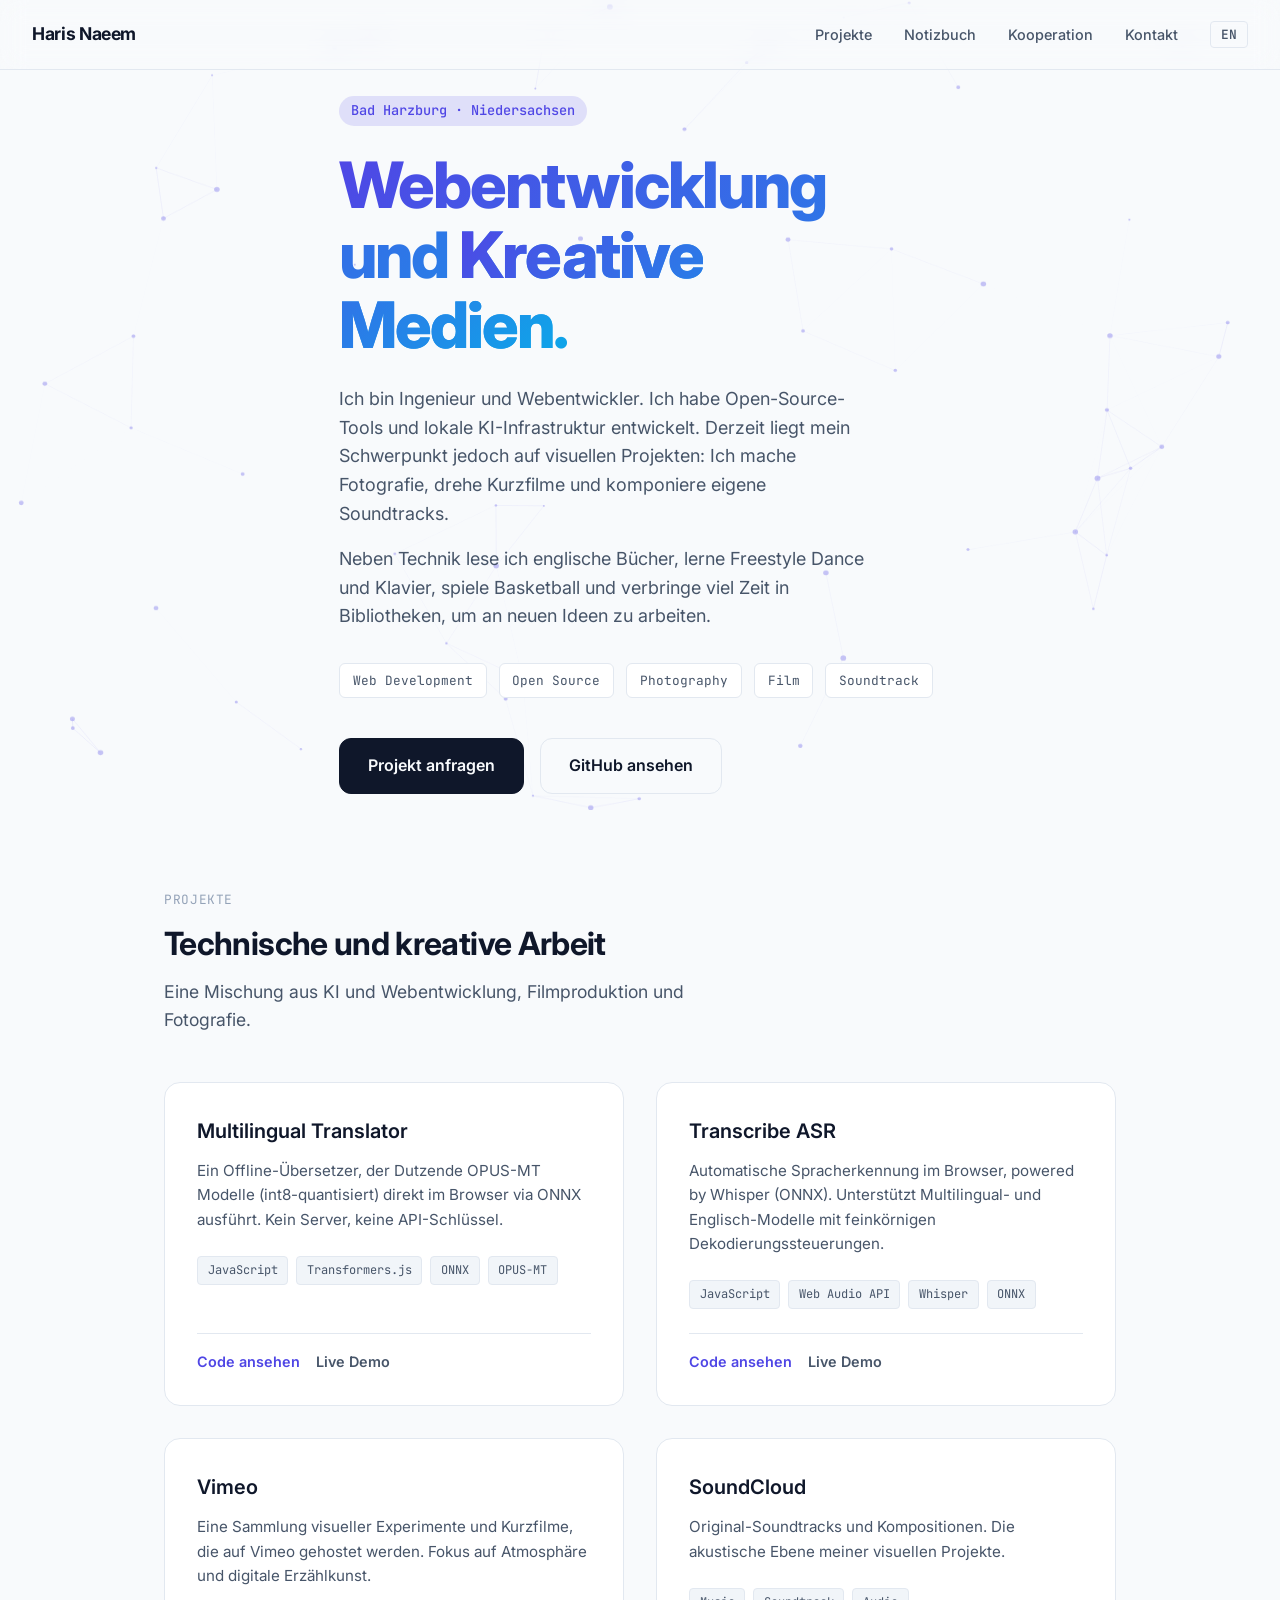
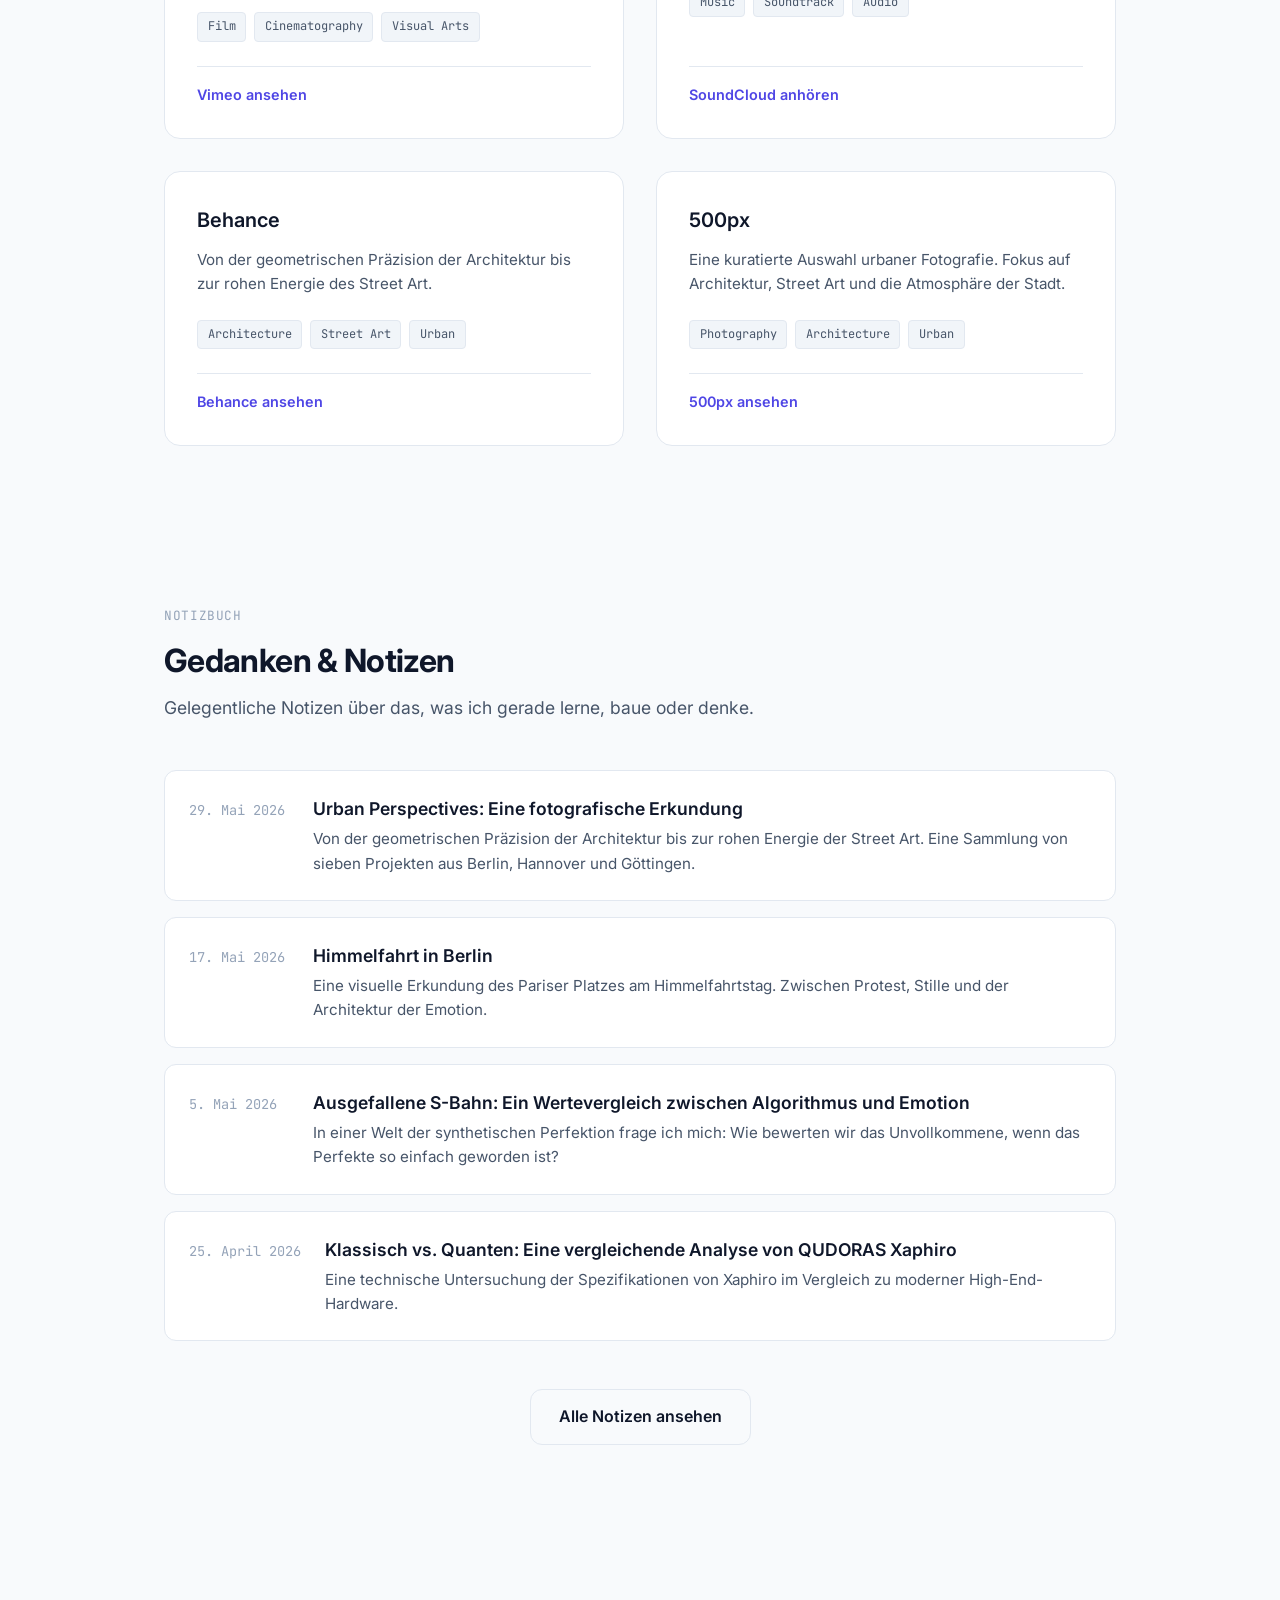
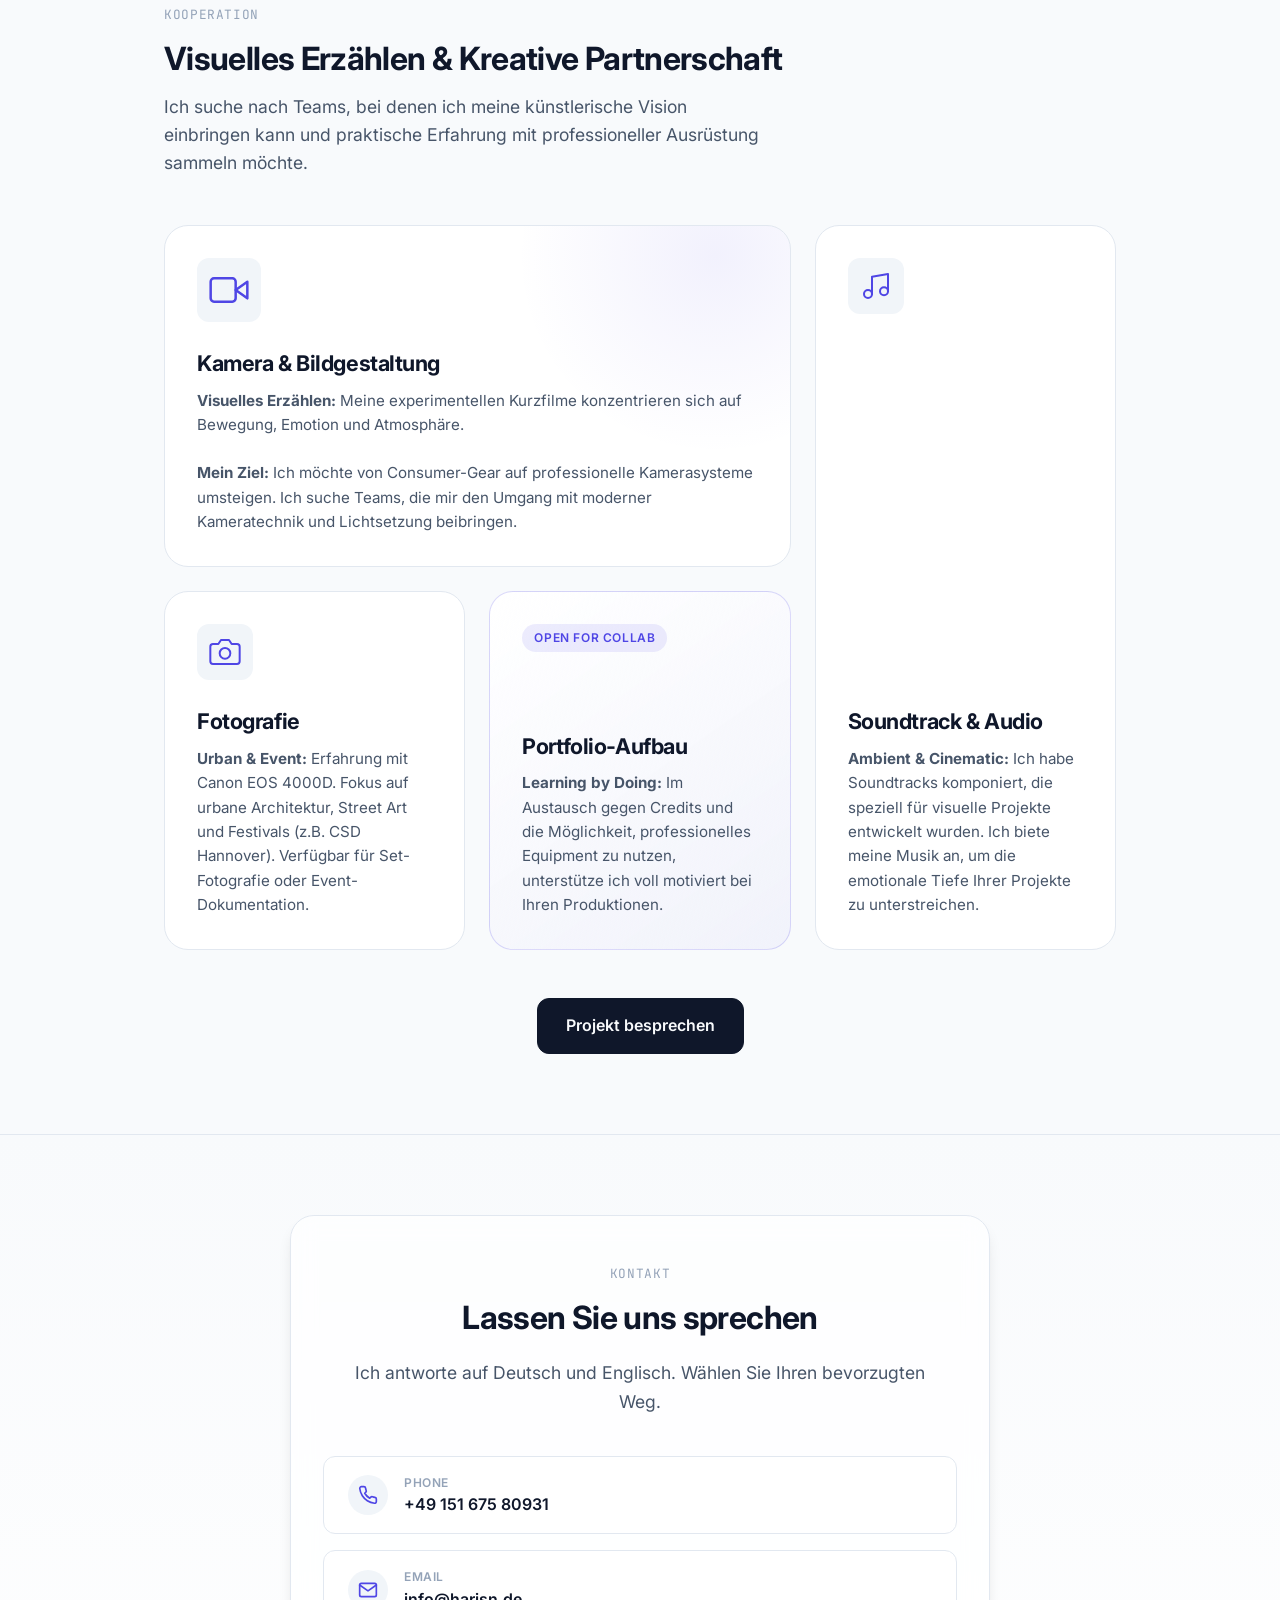
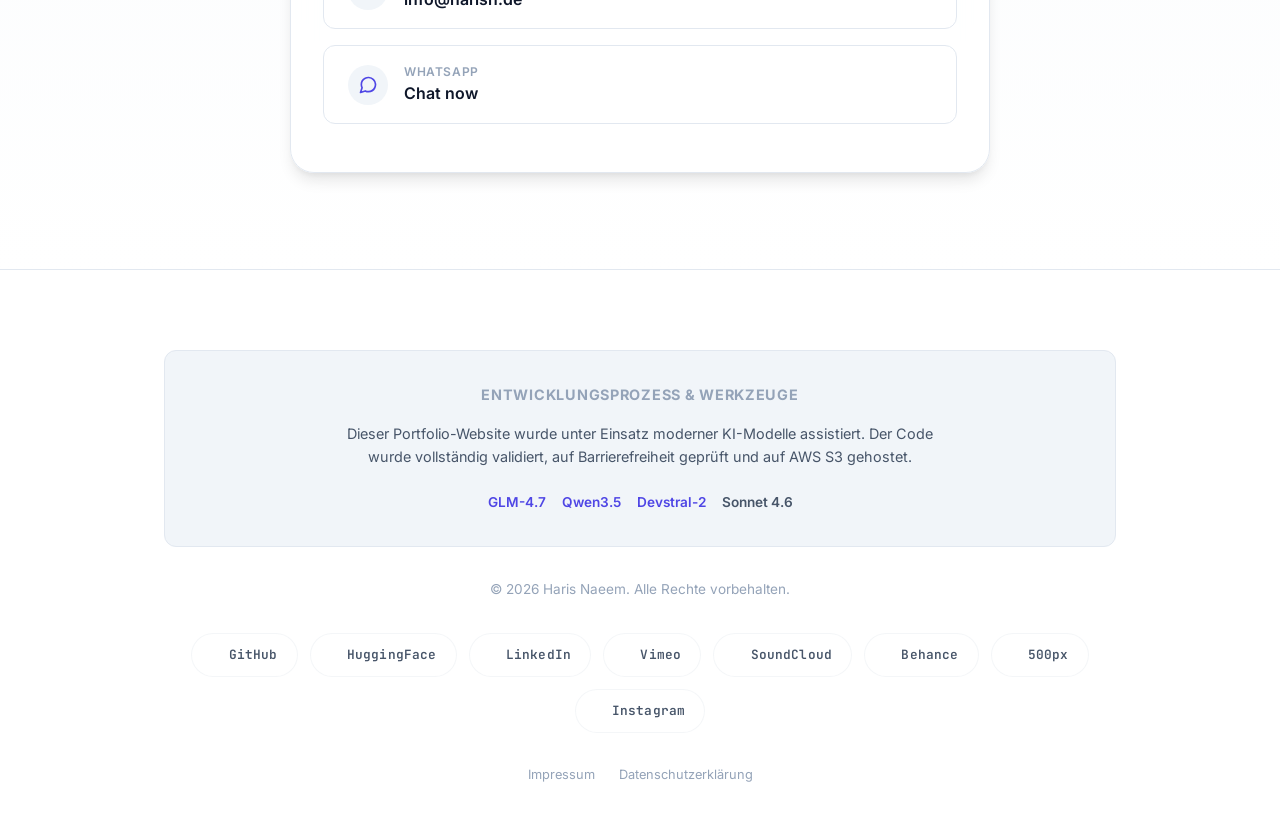
==== commit 1c5a6017: "modified:   index.html styles.css" ====
--- a/index.html
+++ b/index.html
@@ -600,33 +600,17 @@
     <div class="container">
         <p>&copy; 2026 Haris Naeem. <span data-lang="de">Alle Rechte vorbehalten.</span><span data-lang="en">All rights reserved.</span></p>
         
-        <!-- Social Links Section -->
+         <!-- Social Links Section -->
         <div class="social-links">
-            <a href="https://github.com/harisnae" target="_blank" rel="noopener noreferrer" aria-label="GitHub" class="social-icon">
-                <!-- GitHub Icon (SVG) -->
-                <svg xmlns="http://www.w3.org/2000/svg" width="20" height="20" viewBox="0 0 24 24" fill="none" stroke="currentColor" stroke-width="2" stroke-linecap="round" stroke-linejoin="round"><path d="M9 19c-5 1.5-5-2.5-7-3m14 6v-3.87a3.37 3.37 0 0 0-.94-2.61c3.14-.35 6.44-1.54 6.44-7A5.44 5.44 0 0 0 20 4.77 5.07 5.07 0 0 0 19.91 1S18.73.65 16 2.48a13.38 13.38 0 0 0-7 0C6.27.65 5.09 1 5.09 1A5.07 5.07 0 0 0 5 4.77a5.44 5.44 0 0 0-1.5 3.78c0 5.42 3.3 6.61 6.44 7A3.37 3.37 0 0 0 9 18.13V22"></path></svg>
-            </a>
-            
-            <a href="https://huggingface.co/harisnaeem" target="_blank" rel="noopener noreferrer" aria-label="HuggingFace" class="social-icon">
-                <!-- HuggingFace Icon (Emoji or SVG path - using Emoji for simplicity as official SVG is complex) -->
-                <span style="font-size: 20px;">🤗</span>
-            </a>
-
-            <a href="https://www.linkedin.com/in/haris-naeem-6082ab395/" target="_blank" rel="noopener noreferrer" aria-label="LinkedIn" class="social-icon">
-                <!-- LinkedIn Icon (SVG) -->
-                <svg xmlns="http://www.w3.org/2000/svg" width="20" height="20" viewBox="0 0 24 24" fill="none" stroke="currentColor" stroke-width="2" stroke-linecap="round" stroke-linejoin="round"><path d="M16 8a6 6 0 0 1 6 6v7h-4v-7a2 2 0 0 0-2-2 2 2 0 0 0-2 2v7h-4v-7a6 6 0 0 1 6-6z"></path><rect x="2" y="9" width="4" height="12"></rect><circle cx="4" cy="4" r="2"></circle></svg>
-            </a>
-
-            <a href="https://www.kaggle.com/harisna" target="_blank" rel="noopener noreferrer" aria-label="Kaggle" class="social-icon">
-                <!-- Kaggle Icon (SVG) -->
-                <svg xmlns="http://www.w3.org/2000/svg" width="20" height="20" viewBox="0 0 24 24" fill="none" stroke="currentColor" stroke-width="2" stroke-linecap="round" stroke-linejoin="round"><path d="M12 2L2 22h20L12 2z"></path></svg>
-            </a>
-
-            <a href="https://wa.me/4915167580931" target="_blank" rel="noopener noreferrer" aria-label="WhatsApp" class="social-icon">
-                <!-- WhatsApp Icon (SVG) -->
-                <svg xmlns="http://www.w3.org/2000/svg" width="20" height="20" viewBox="0 0 24 24" fill="none" stroke="currentColor" stroke-width="2" stroke-linecap="round" stroke-linejoin="round"><path d="M21 11.5a8.38 8.38 0 0 1-.9 3.8 8.5 8.5 0 0 1-7.6 4.7 8.38 8.38 0 0 1-3.8-.9L3 21l1.9-5.7a8.38 8.38 0 0 1-.9-3.8 8.5 8.5 0 0 1 4.7-7.6 8.38 8.38 0 0 1 3.8-.9h.5a8.48 8.48 0 0 1 8 8v.5z"></path></svg>
-            </a>
-        </div>
+            <a href="https://github.com/harisnae" target="_blank" rel="noopener noreferrer">GitHub</a>
+            <a href="https://huggingface.co/harisnaeem" target="_blank" rel="noopener noreferrer">HuggingFace</a>
+            <a href="https://www.linkedin.com/in/haris-naeem-6082ab395/" target="_blank" rel="noopener noreferrer">LinkedIn</a>
+            <a href="https://vimeo.com/harisn" target="_blank" rel="noopener noreferrer">Vimeo</a>
+            <a href="https://soundcloud.com/harisnae" target="_blank" rel="noopener noreferrer">SoundCloud</a>
+            <a href="https://www.behance.net/harisnae" target="_blank" rel="noopener noreferrer">Behance</a>
+            <a href="https://500px.com/p/harisna" target="_blank" rel="noopener noreferrer">500px</a>
+            <a href="https://www.instagram.com/haris._naeem/" target="_blank" rel="noopener noreferrer">Instagram</a>
+      </div>
 
         <div style="margin-top: 0.5rem; font-size: 0.8rem;">
             <a href="impressum.html" style="margin: 0 10px; color: var(--text-muted);">
--- a/styles.css
+++ b/styles.css
@@ -1587,46 +1587,105 @@
    FOOTER & SOCIAL LINKS
    ===================================================== */
 footer {
-    padding: 3rem 0; /* Increased padding slightly */
+    padding: 3rem 0;
     text-align: center;
     font-size: 0.85rem;
     color: var(--text-muted);
     border-top: 1px solid var(--border);
-    background-color: var(--bg-surface); /* Optional: distinct background */
-}
-
+    background-color: var(--bg-surface);
+}
+
+/* --- Social Label Styling --- */
+.social-label {
+    display: block;
+    font-size: 0.75rem;
+    color: var(--text-muted);
+    margin-bottom: 1rem;
+    font-family: var(--font-mono);
+    letter-spacing: 0.1em;
+    text-transform: uppercase;
+}
+
+/* --- Social Links Container --- */
 .social-links {
     display: flex;
     justify-content: center;
     align-items: center;
-    gap: 1.5rem;
-    margin: 1.5rem 0; /* Space above and below icons */
-}
-
-.social-icon {
-    display: flex;
+    flex-wrap: wrap;
+    gap: 0.75rem; /* Tighter gap for a sleeker look */
+    margin: 2rem 0; /* Slightly more vertical breathing room */
+}
+
+/* --- Link Styling (Glassmorphism Pill) --- */
+.social-links a {
+    position: relative;
+    display: inline-flex;
     align-items: center;
     justify-content: center;
-    width: 40px;
-    height: 40px;
-    border-radius: 50%;
-    background-color: var(--bg-surface-hover);
-    color: var(--text-secondary);
+    gap: 0.5rem; /* Space between text and the decorative arrow */
+    
+    /* Dimensions & Shape */
+    padding: 0.6rem 1.2rem;
+    border-radius: 99px;
+    
+    /* Typography */
+    text-decoration: none;
+    font-family: var(--font-mono);
+    font-size: 0.8rem;
+    font-weight: 600;
+    letter-spacing: 0.01em;
+    color: var(--text-secondary);
+    
+    /* Visuals: Glassmorphism Base */
+    background: rgba(255, 255, 255, 0.03); /* Very subtle transparency */
+    border: 1px solid rgba(148, 163, 184, 0.1); /* Low opacity border */
+    backdrop-filter: blur(4px); /* The blur effect */
+    -webkit-backdrop-filter: blur(4px);
+    
+    /* Transition */
+    transition: all 0.3s cubic-bezier(0.25, 0.8, 0.25, 1);
+    overflow: hidden; /* Contains the glow effect */
+}
+
+/* --- Decorative Arrow (Hidden by default) --- */
+.social-links a::before {
+    content: "→"; /* Right Arrow */
+    font-size: 0.9rem;
+    opacity: 0;
+    transform: translateX(-5px);
     transition: all 0.3s ease;
-    border: 1px solid var(--border);
-}
-
-.social-icon:hover {
-    background-color: var(--primary);
-    color: white;
-    border-color: var(--primary);
-    transform: translateY(-3px);
-    box-shadow: var(--shadow-sm);
-}
-
-/* Ensure the emoji inside HuggingFace icon is centered vertically */
-.social-icon span {
-    line-height: 1;
+    color: var(--primary);
+}
+
+/* --- Hover State: The "Premium" Feel --- */
+.social-links a:hover {
+    color: var(--primary);
+    background: rgba(79, 70, 229, 0.08); /* Subtle primary tint */
+    border-color: rgba(79, 70, 229, 0.3);
+    transform: translateY(-3px); /* Lifts up */
+    box-shadow: 
+        0 4px 6px -1px rgba(0, 0, 0, 0.05), 
+        0 2px 4px -1px rgba(0, 0, 0, 0.03),
+        0 0 0 1px rgba(79, 70, 229, 0.05); /* Inner glow ring */
+}
+
+/* --- Animate the Arrow on Hover --- */
+.social-links a:hover::before {
+    opacity: 1;
+    transform: translateX(0);
+}
+
+/* --- Dark Mode Adjustments for Glassmorphism --- */
+@media (prefers-color-scheme: dark) {
+    .social-links a {
+        background: rgba(255, 255, 255, 0.03);
+        border-color: rgba(255, 255, 255, 0.08);
+    }
+    
+    .social-links a:hover {
+        background: rgba(99, 102, 241, 0.15); /* Stronger tint for dark mode */
+        border-color: rgba(99, 102, 241, 0.4);
+    }
 }
 
 /* =====================================================
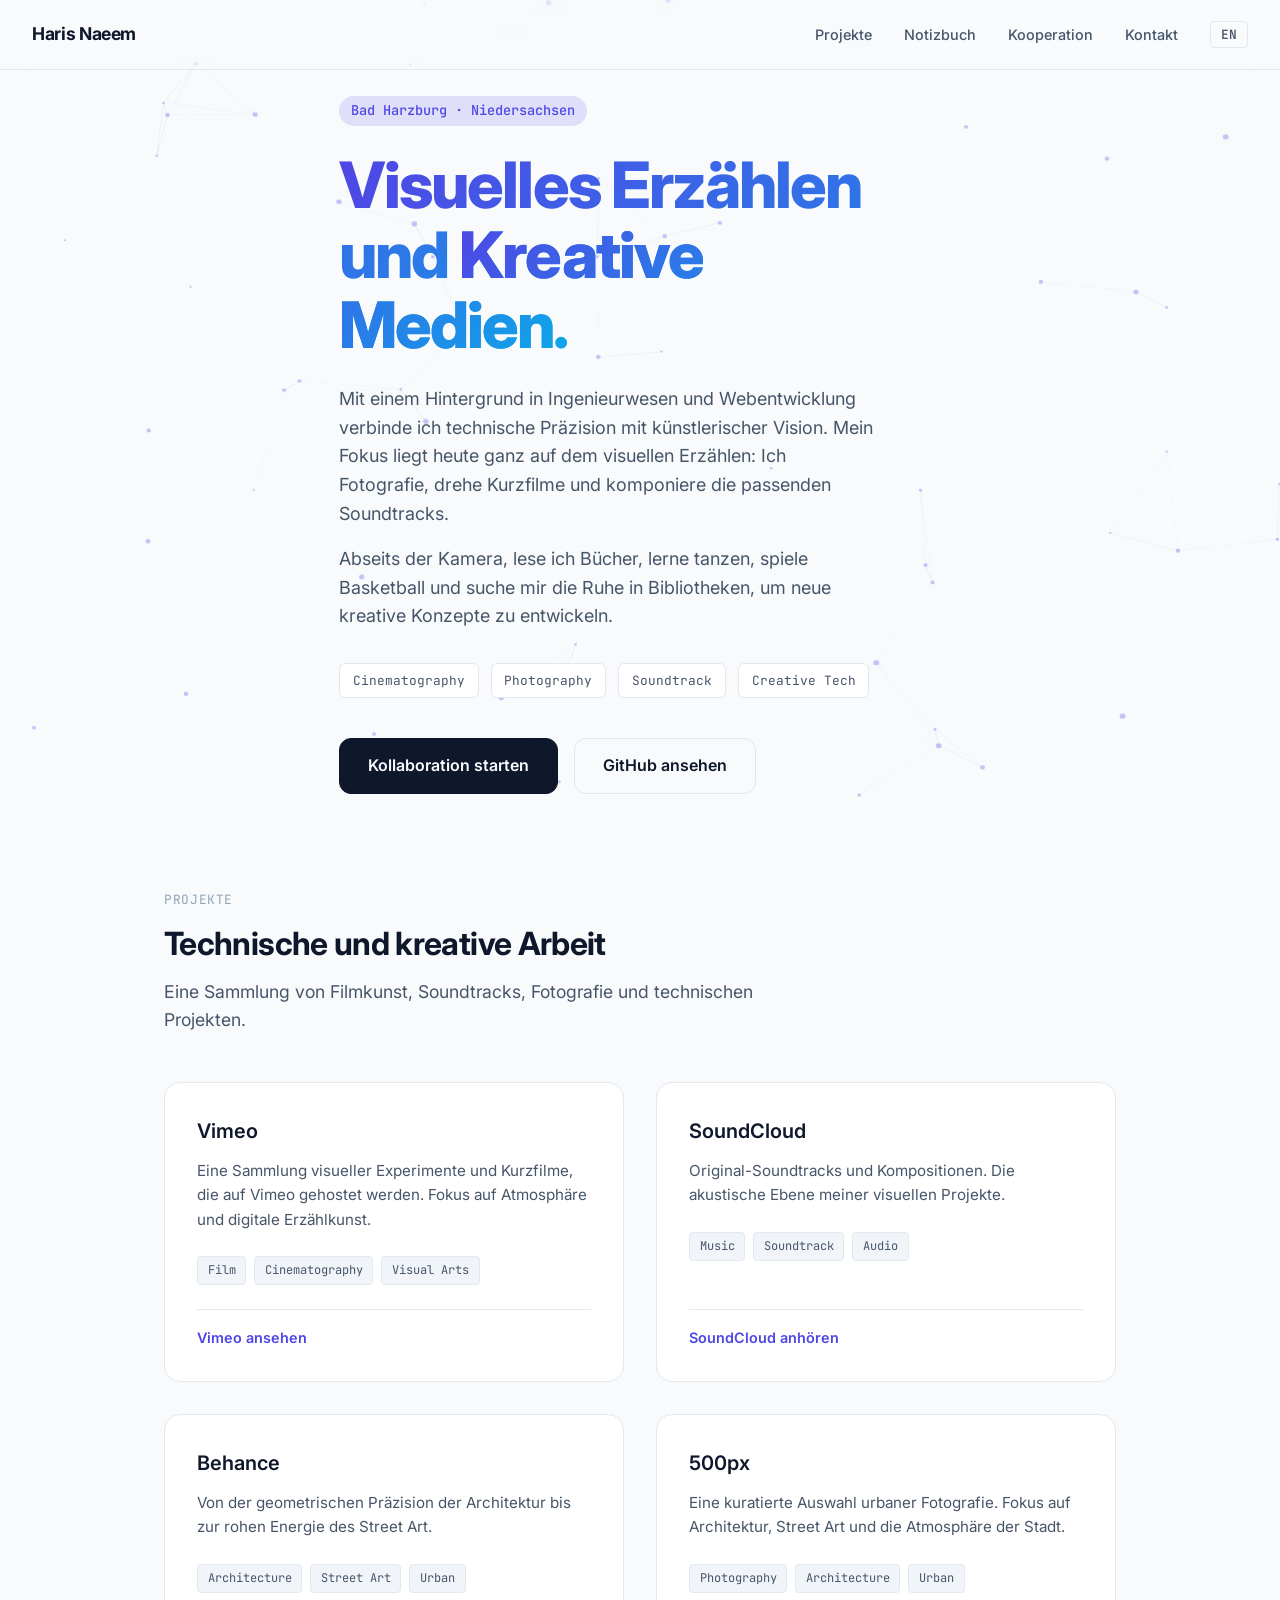
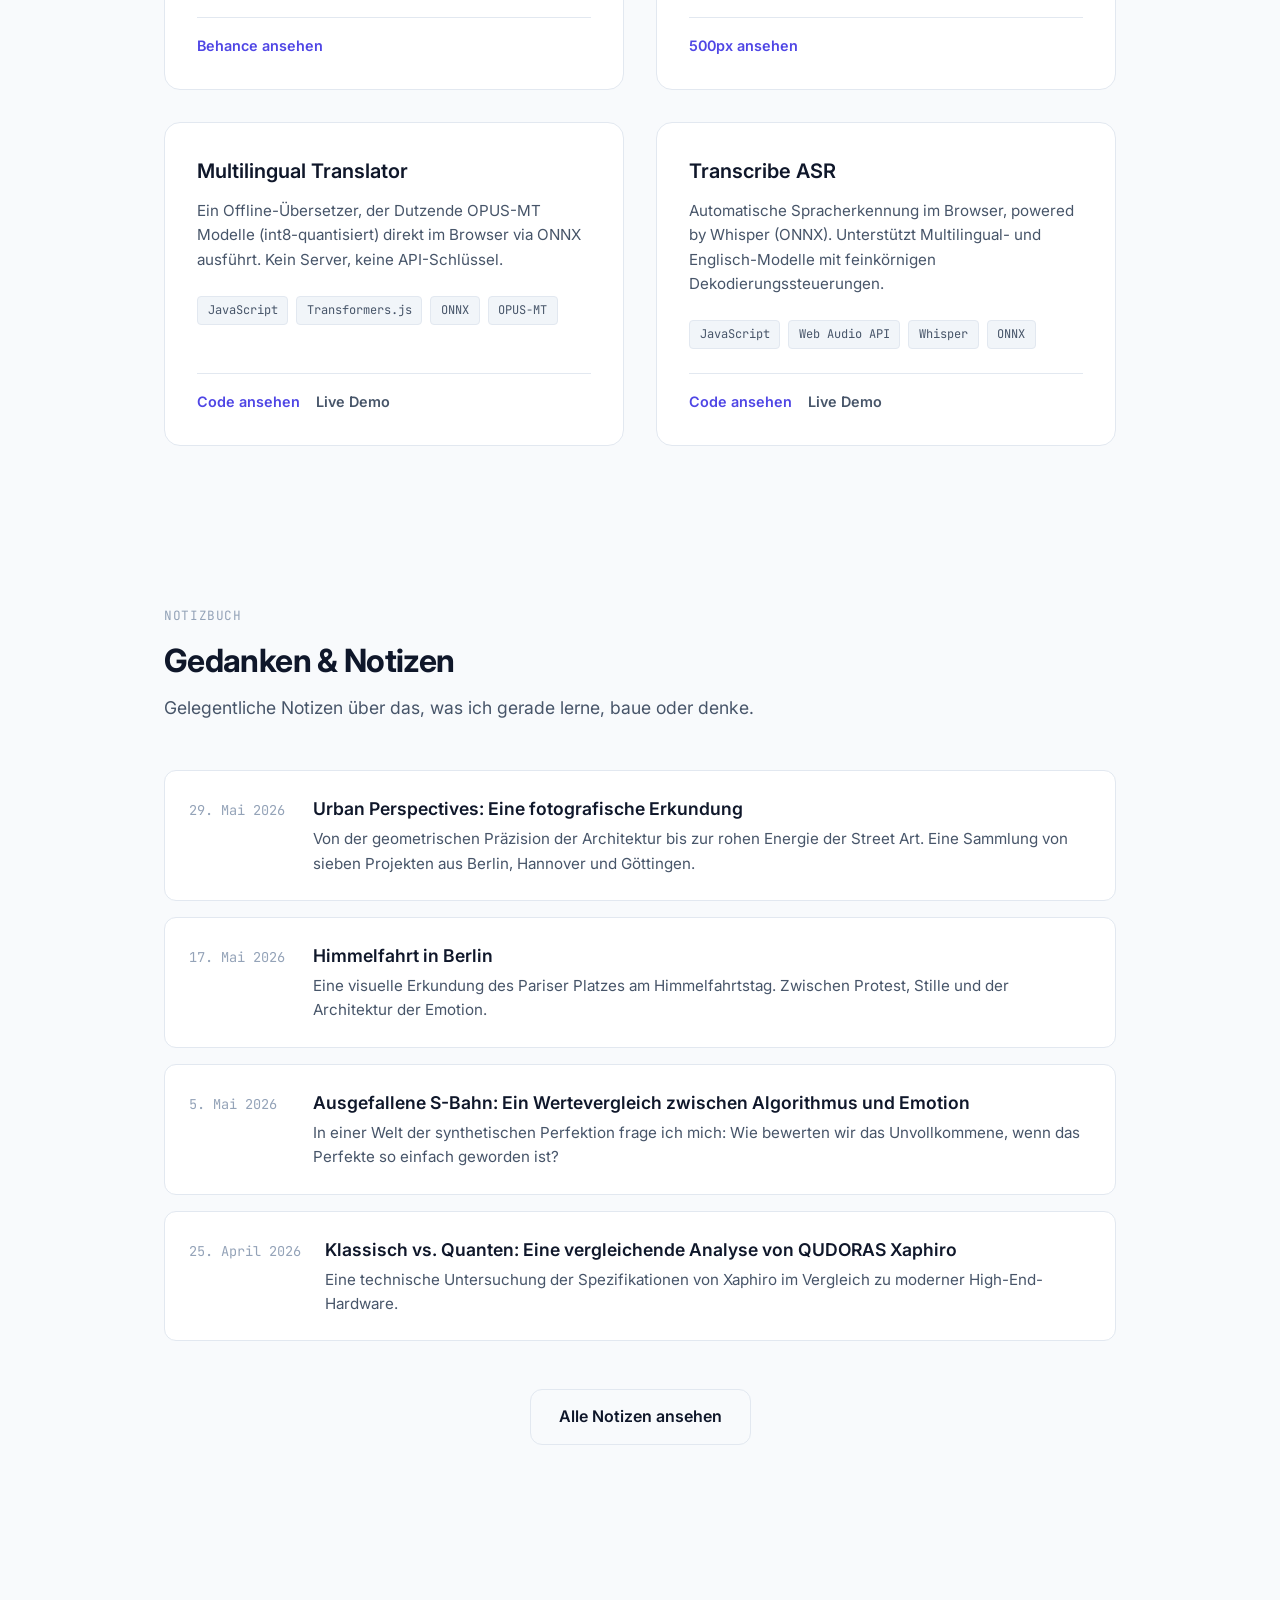
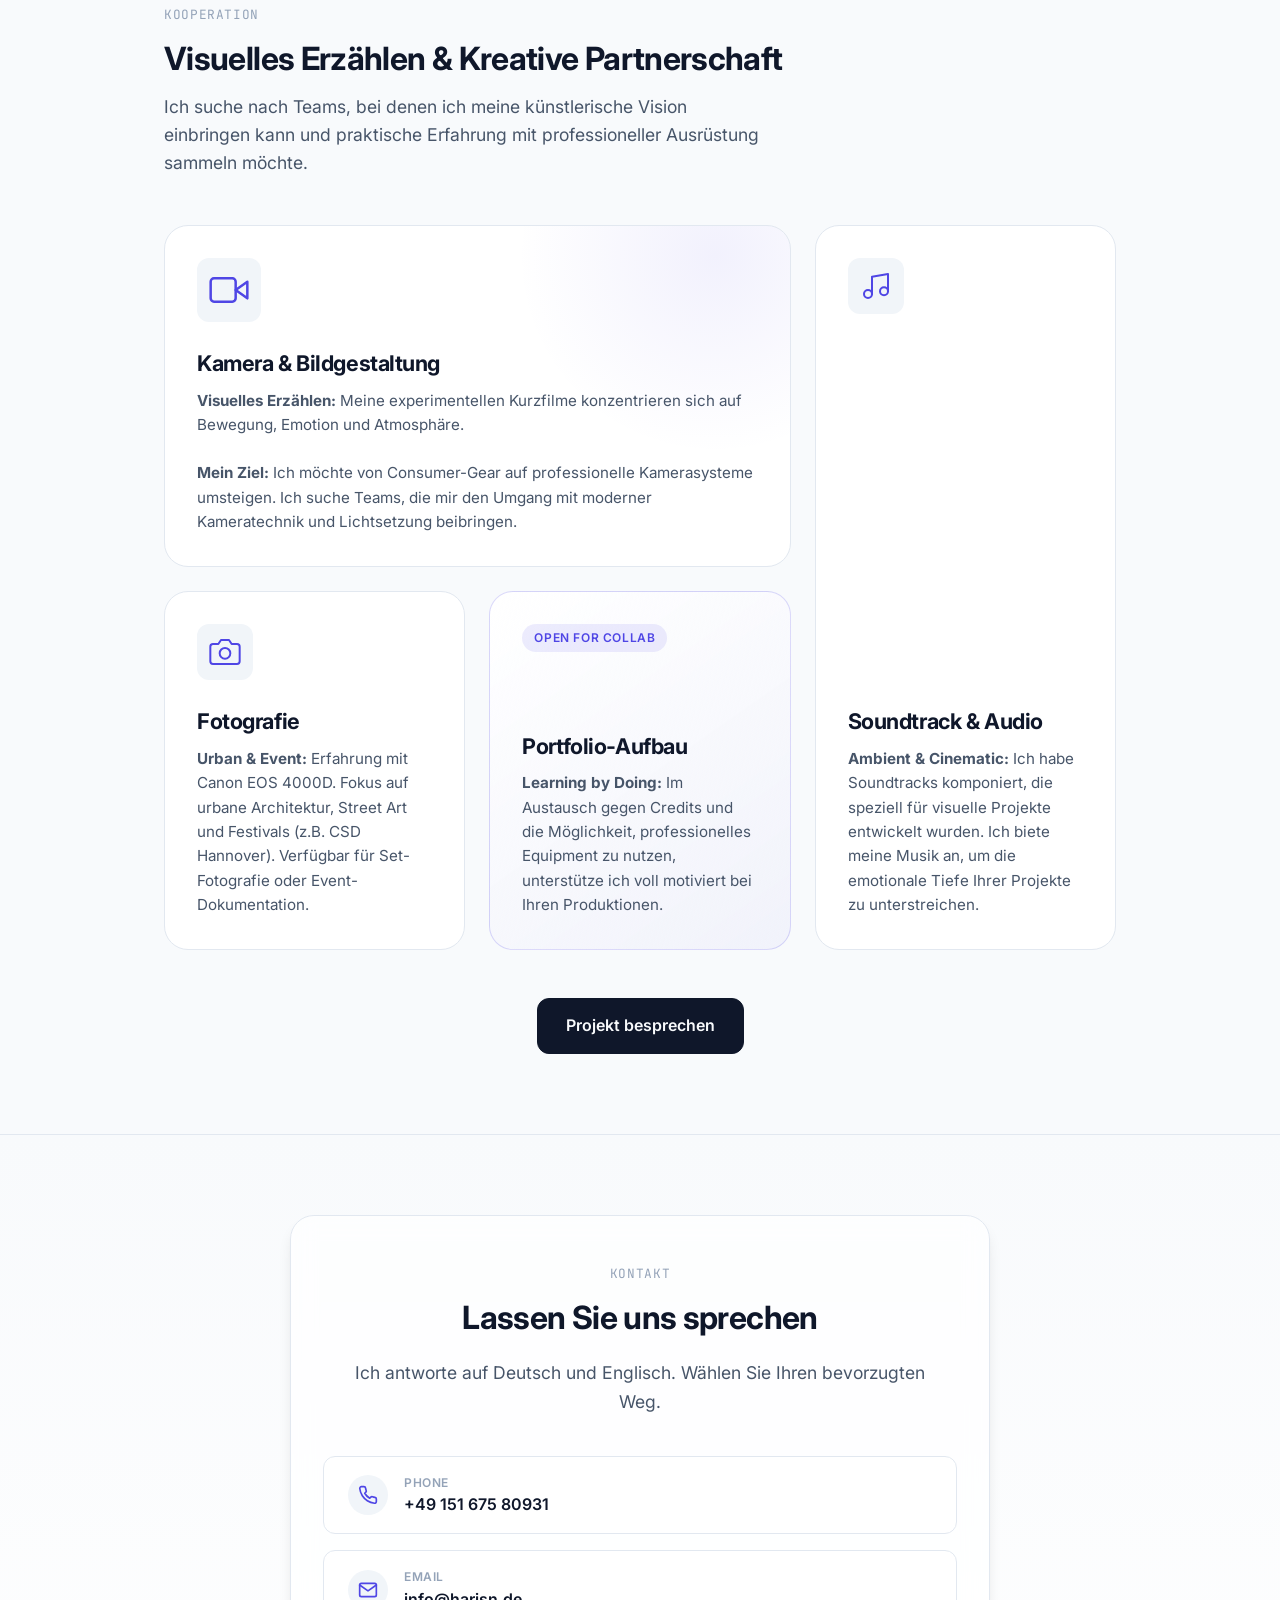
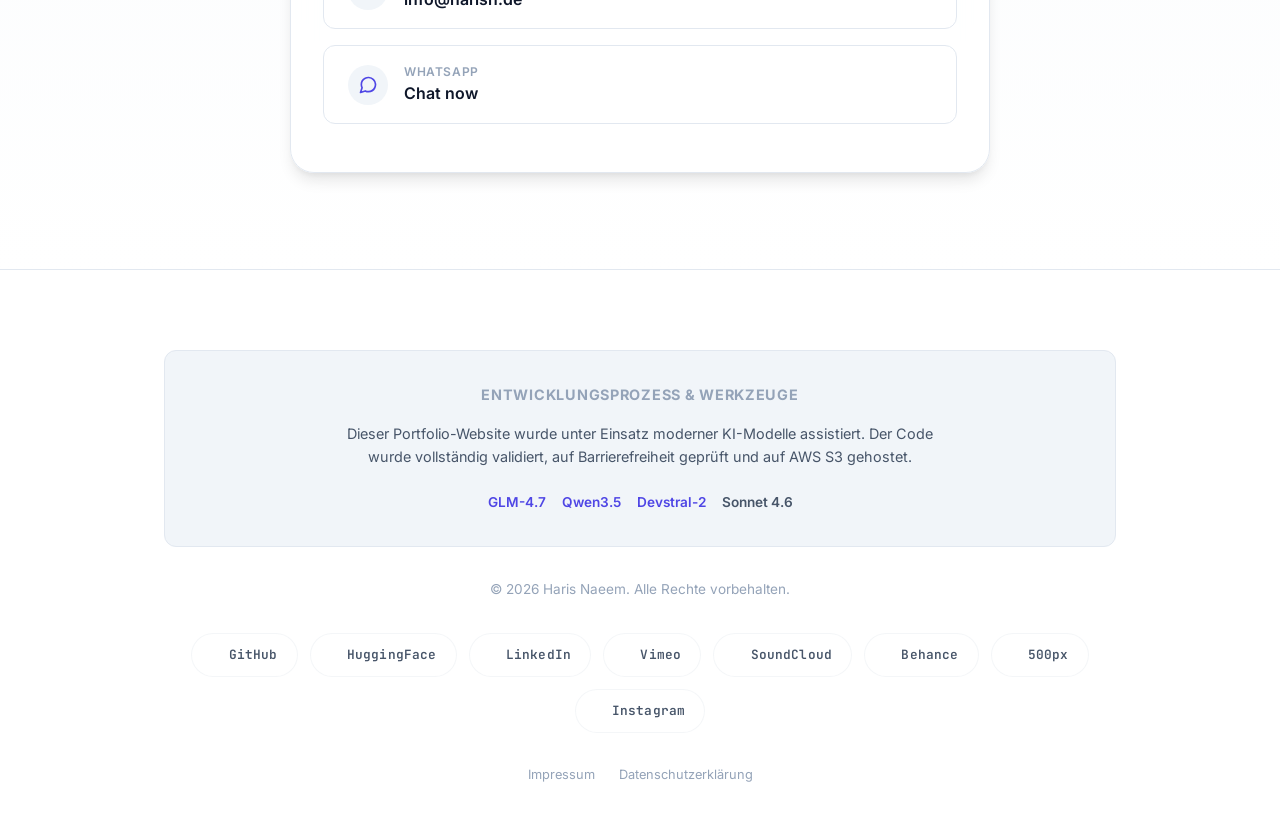
==== commit c765e727: "add file modified:   index.html" ====
--- a/index.html
+++ b/index.html
@@ -3,17 +3,17 @@
 <head>
     <meta charset="UTF-8">
     <meta name="viewport" content="width=device-width, initial-scale=1.0">
-    <meta name="description" content="Webentwicklung und Kreative Medien von Haris Naeem in Bad Harzburg, Niedersachsen">
+    <meta name="description" content="Visuelles Storytelling und Kreative Medien von Haris Naeem in Bad Harzburg, Niedersachsen">
     <meta name="author" content="Haris Naeem">
     <meta name="theme-color" content="#0f172a">
 
     <!-- SEO & Social Media Meta Tags -->
-    <meta property="og:title" content="Haris Naeem - Webentwicklung & Kreative Medien">
+    <meta property="og:title" content="Haris Naeem | Visual Storytelling & Creative Media">
     <meta property="og:description" content="Portfolio von Haris Naeem: Webentwicklung, Fotografie, Film und Musik.">
     <meta property="og:type" content="website">
     <meta property="og:locale" content="de_DE">
 
-    <title>Haris Naeem | Webentwicklung & Kreative Medien</title>
+    <title>Haris Naeem | Visual Storytelling & Creative Media</title>
 
     <!-- Google Fonts -->
     <link rel="preconnect" href="https://fonts.googleapis.com">
@@ -69,44 +69,49 @@
             </span>
             
             <h1>
-                <span data-lang="de">Webentwicklung und <span>Kreative Medien</span>.</span>
-                <span data-lang="en">Web Development and <span>Creative Media</span>.</span>
+                <span data-lang="de">Visuelles Erzählen und <span>Kreative Medien</span>.</span>
+                <span data-lang="en">Visual Storytelling and <span>Creative Media</span>.</span>
             </h1>
             
             <div class="hero-body">
                 <p>
+                 
                     <span data-lang="de">
-                        Ich bin Ingenieur und Webentwickler. Ich habe Open-Source-Tools und 
-                        lokale KI-Infrastruktur entwickelt. Derzeit liegt mein Schwerpunkt 
-                        jedoch auf visuellen Projekten: Ich mache Fotografie, drehe Kurzfilme und 
-                        komponiere eigene Soundtracks.
+                        Mit einem Hintergrund in Ingenieurwesen und Webentwicklung verbinde ich 
+                        technische Präzision mit künstlerischer Vision. Mein Fokus liegt heute ganz 
+                        auf dem visuellen Erzählen: Ich Fotografie, drehe Kurzfilme und komponiere die 
+                        passenden Soundtracks.
                     </span>
+                    
                     <span data-lang="en">
-                        I am an engineer and web developer. I built open-source tools and  
-                        local AI infrastructure. Currently, however, my focus is on visual 
-                        projects: I realize photography, short films, and compose original soundtracks.
+                        With a background in engineering and web development, I blend technical 
+                        precision with artistic vision. My focus is now entirely on visual storytelling: 
+                        I do photography, create short films, and compose original soundtracks.
                     </span>
+                    
                 </p>
                 <p>
-                    <span data-lang="de">Neben Technik lese ich englische Bücher, lerne Freestyle Dance und Klavier, 
-                    spiele Basketball und verbringe viel Zeit in Bibliotheken, um an neuen Ideen zu arbeiten.</span>
-                    <span data-lang="en">Besides technology, I read English books, learn freestyle dance and the piano, 
-                    play basketball, and spend a lot of time in libraries to work on new ideas.</span>
+                
+                    <span data-lang="de">Abseits der Kamera, lese ich Bücher, lerne tanzen, spiele Basketball und suche 
+                    mir die Ruhe in Bibliotheken, um neue kreative Konzepte zu entwickeln.</span>
+                            
+                   <span data-lang="en">Away from the camera, I read books, learn dancing, play basketball, 
+                   and find the quiet of libraries to develop new creative concepts.</span>
                 </p>
             </div>
 
             <div class="pill-row">
-                <span class="pill">Web Development</span>
-                <span class="pill">Open Source</span>
+                <span class="pill">Cinematography</span>
                 <span class="pill">Photography</span>
-                <span class="pill">Film</span>
                 <span class="pill">Soundtrack</span>
+                <span class="pill">Creative Tech</span>
+                
             </div>
 
             <div class="cta-row">
                 <a href="#kontakt" class="btn btn-primary">
-                    <span data-lang="de">Projekt anfragen</span>
-                    <span data-lang="en">Request Project</span>
+                    <span data-lang="de">Kollaboration starten</span>
+                    <span data-lang="en">Start Collaboration</span>
                 </a>
                 <a href="https://github.com/harisnae" target="_blank" rel="noopener noreferrer" class="btn btn-secondary">
                     <span data-lang="de">GitHub ansehen</span>
@@ -129,12 +134,100 @@
                 <span data-lang="en">Technical and Creative Work</span>
             </h2>
             <p class="section-sub">
-                <span data-lang="de">Eine Mischung aus KI und Webentwicklung, Filmproduktion und Fotografie.</span>
-                <span data-lang="en">A mix of AI and web development, film production, and photography.</span>
+                <span data-lang="de">Eine Sammlung von Filmkunst, Soundtracks, Fotografie und technischen Projekten.</span>
+                <span data-lang="en">A collection of cinematography, soundtracks, photography and technical projects.</span>
             </p>
         </div>
 
         <div class="project-grid">
+                        <!-- Project 3: Vimeo Portfolio -->
+            <article class="project-card">
+                <div class="project-content">
+                    <h3>Vimeo</h3>
+                    <p>
+                        <span data-lang="de">Eine Sammlung visueller Experimente und Kurzfilme, die auf Vimeo gehostet werden. Fokus auf Atmosphäre und digitale Erzählkunst.</span>
+                        <span data-lang="en">A collection of visual experiments and short films hosted on Vimeo. Focusing on atmosphere and digital storytelling.</span>
+                    </p>
+                    <div class="project-tags">
+                        <span class="project-tag">Film</span>
+                        <span class="project-tag">Cinematography</span>
+                        <span class="project-tag">Visual Arts</span>
+                    </div>
+                </div>
+                <div class="project-links">
+                    <a href="https://vimeo.com/harisn" target="_blank" rel="noopener noreferrer" class="project-link">
+                        <span data-lang="de">Vimeo ansehen</span>
+                        <span data-lang="en">View Vimeo</span>
+                    </a>
+                </div>
+            </article>
+
+            <!-- Project 4: SoundCloud -->
+            <article class="project-card">
+                <div class="project-content">
+                    <h3>SoundCloud</h3>
+                    <p>
+                        <span data-lang="de">Original-Soundtracks und Kompositionen. Die akustische Ebene meiner visuellen Projekte.</span>
+                        <span data-lang="en">Original soundtracks and compositions. The auditory layer of my visual projects.</span>
+                    </p>
+                    <div class="project-tags">
+                        <span class="project-tag">Music</span>
+                        <span class="project-tag">Soundtrack</span>
+                        <span class="project-tag">Audio</span>
+                    </div>
+                </div>
+                <div class="project-links">
+                    <a href="https://soundcloud.com/harisnae" target="_blank" rel="noopener noreferrer" class="project-link">
+                        <span data-lang="de">SoundCloud anhören</span>
+                        <span data-lang="en">Listen on SoundCloud</span>
+                    </a>
+                </div>
+            </article>
+
+            <!-- Project 5: Behance Design -->
+            <article class="project-card">
+                <div class="project-content">
+                    <h3>Behance</h3>
+                    <p>
+                        <span data-lang="de">Von der geometrischen Präzision der Architektur bis zur rohen Energie des Street Art.</span>
+                        <span data-lang="en">From the geometric precision of architecture to the raw energy of street art.</span>
+                    </p>
+                    <div class="project-tags">
+                        <span class="project-tag">Architecture</span>
+                        <span class="project-tag">Street Art</span>
+                        <span class="project-tag">Urban</span>
+                    </div>
+                </div>
+                <div class="project-links">
+                    <a href="https://www.behance.net/harisnae" target="_blank" rel="noopener noreferrer" class="project-link">
+                        <span data-lang="de">Behance ansehen</span>
+                        <span data-lang="en">View Behance</span>
+                    </a>
+                </div>
+            </article>
+
+            <!-- Project 6: 500px Photography -->
+            <article class="project-card">
+                <div class="project-content">
+                    <h3>500px</h3>
+                    <p>
+                        <span data-lang="de">Eine kuratierte Auswahl urbaner Fotografie. Fokus auf Architektur, Street Art und die Atmosphäre der Stadt.</span>
+                        <span data-lang="en">A curated selection of urban photography. Focusing on architecture, street art, and city atmosphere.</span>
+                    </p>
+                    <div class="project-tags">
+                        <span class="project-tag">Photography</span>
+                        <span class="project-tag">Architecture</span>
+                        <span class="project-tag">Urban</span>
+                    </div>
+                </div>
+                <div class="project-links">
+                    <a href="https://500px.com/p/harisna" target="_blank" rel="noopener noreferrer" class="project-link">
+                        <span data-lang="de">500px ansehen</span>
+                        <span data-lang="en">View 500px</span>
+                    </a>
+                </div>
+            </article>
+
             <!-- Project 1: Multilingual Translator -->
             <article class="project-card">
                 <div class="project-content">
@@ -188,93 +281,7 @@
                     </a>
                 </div>
             </article>
-                        <!-- Project 3: Vimeo Portfolio -->
-            <article class="project-card">
-                <div class="project-content">
-                    <h3>Vimeo</h3>
-                    <p>
-                        <span data-lang="de">Eine Sammlung visueller Experimente und Kurzfilme, die auf Vimeo gehostet werden. Fokus auf Atmosphäre und digitale Erzählkunst.</span>
-                        <span data-lang="en">A collection of visual experiments and short films hosted on Vimeo. Focusing on atmosphere and digital storytelling.</span>
-                    </p>
-                    <div class="project-tags">
-                        <span class="project-tag">Film</span>
-                        <span class="project-tag">Cinematography</span>
-                        <span class="project-tag">Visual Arts</span>
-                    </div>
-                </div>
-                <div class="project-links">
-                    <a href="https://vimeo.com/harisn" target="_blank" rel="noopener noreferrer" class="project-link">
-                        <span data-lang="de">Vimeo ansehen</span>
-                        <span data-lang="en">View Vimeo</span>
-                    </a>
-                </div>
-            </article>
-
-            <!-- Project 4: SoundCloud -->
-            <article class="project-card">
-                <div class="project-content">
-                    <h3>SoundCloud</h3>
-                    <p>
-                        <span data-lang="de">Original-Soundtracks und Kompositionen. Die akustische Ebene meiner visuellen Projekte.</span>
-                        <span data-lang="en">Original soundtracks and compositions. The auditory layer of my visual projects.</span>
-                    </p>
-                    <div class="project-tags">
-                        <span class="project-tag">Music</span>
-                        <span class="project-tag">Soundtrack</span>
-                        <span class="project-tag">Audio</span>
-                    </div>
-                </div>
-                <div class="project-links">
-                    <a href="https://soundcloud.com/harisnae" target="_blank" rel="noopener noreferrer" class="project-link">
-                        <span data-lang="de">SoundCloud anhören</span>
-                        <span data-lang="en">Listen on SoundCloud</span>
-                    </a>
-                </div>
-            </article>
-
-            <!-- Project 5: Behance Design -->
-            <article class="project-card">
-                <div class="project-content">
-                    <h3>Behance</h3>
-                    <p>
-                        <span data-lang="de">Von der geometrischen Präzision der Architektur bis zur rohen Energie des Street Art.</span>
-                        <span data-lang="en">From the geometric precision of architecture to the raw energy of street art.</span>
-                    </p>
-                    <div class="project-tags">
-                        <span class="project-tag">Architecture</span>
-                        <span class="project-tag">Street Art</span>
-                        <span class="project-tag">Urban</span>
-                    </div>
-                </div>
-                <div class="project-links">
-                    <a href="https://www.behance.net/harisnae" target="_blank" rel="noopener noreferrer" class="project-link">
-                        <span data-lang="de">Behance ansehen</span>
-                        <span data-lang="en">View Behance</span>
-                    </a>
-                </div>
-            </article>
-
-            <!-- Project 6: 500px Photography -->
-            <article class="project-card">
-                <div class="project-content">
-                    <h3>500px</h3>
-                    <p>
-                        <span data-lang="de">Eine kuratierte Auswahl urbaner Fotografie. Fokus auf Architektur, Street Art und die Atmosphäre der Stadt.</span>
-                        <span data-lang="en">A curated selection of urban photography. Focusing on architecture, street art, and city atmosphere.</span>
-                    </p>
-                    <div class="project-tags">
-                        <span class="project-tag">Photography</span>
-                        <span class="project-tag">Architecture</span>
-                        <span class="project-tag">Urban</span>
-                    </div>
-                </div>
-                <div class="project-links">
-                    <a href="https://500px.com/p/harisna" target="_blank" rel="noopener noreferrer" class="project-link">
-                        <span data-lang="de">500px ansehen</span>
-                        <span data-lang="en">View 500px</span>
-                    </a>
-                </div>
-            </article>
+
         </div>
     </div>
 </section>
